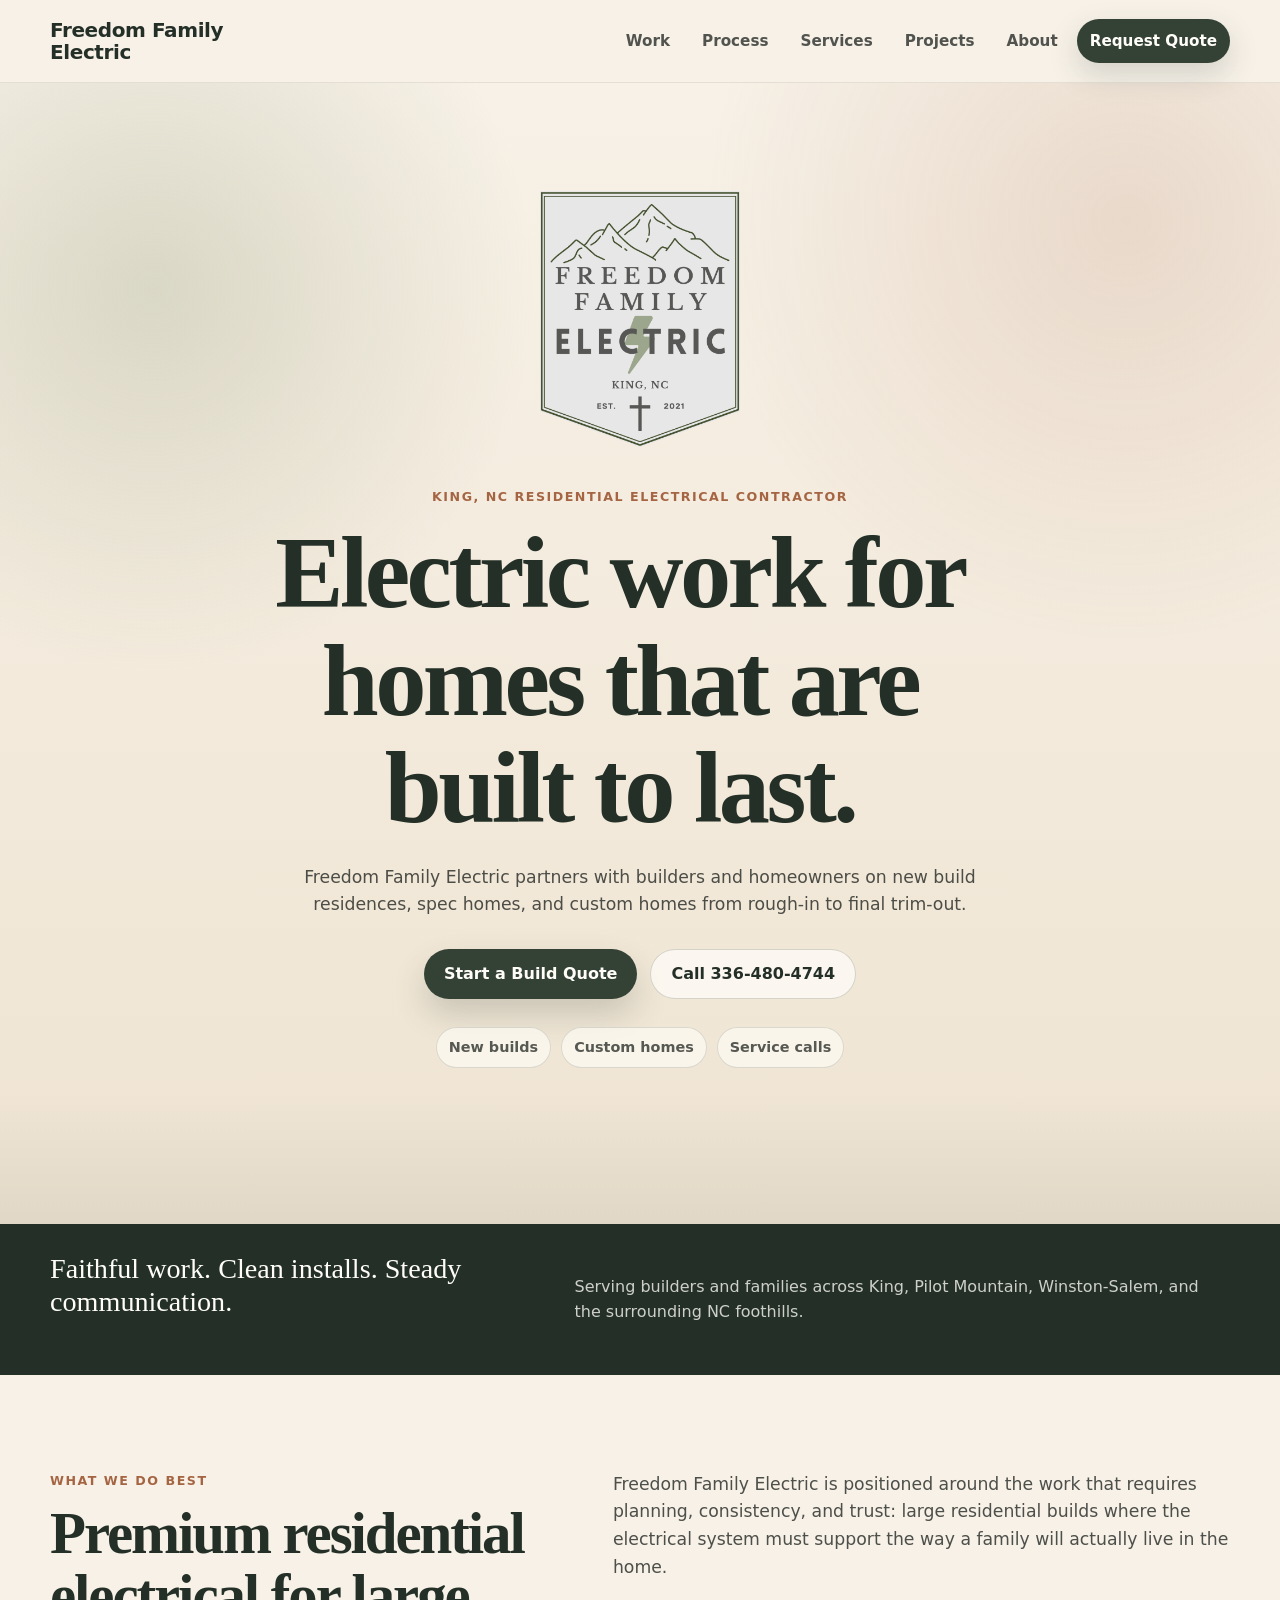
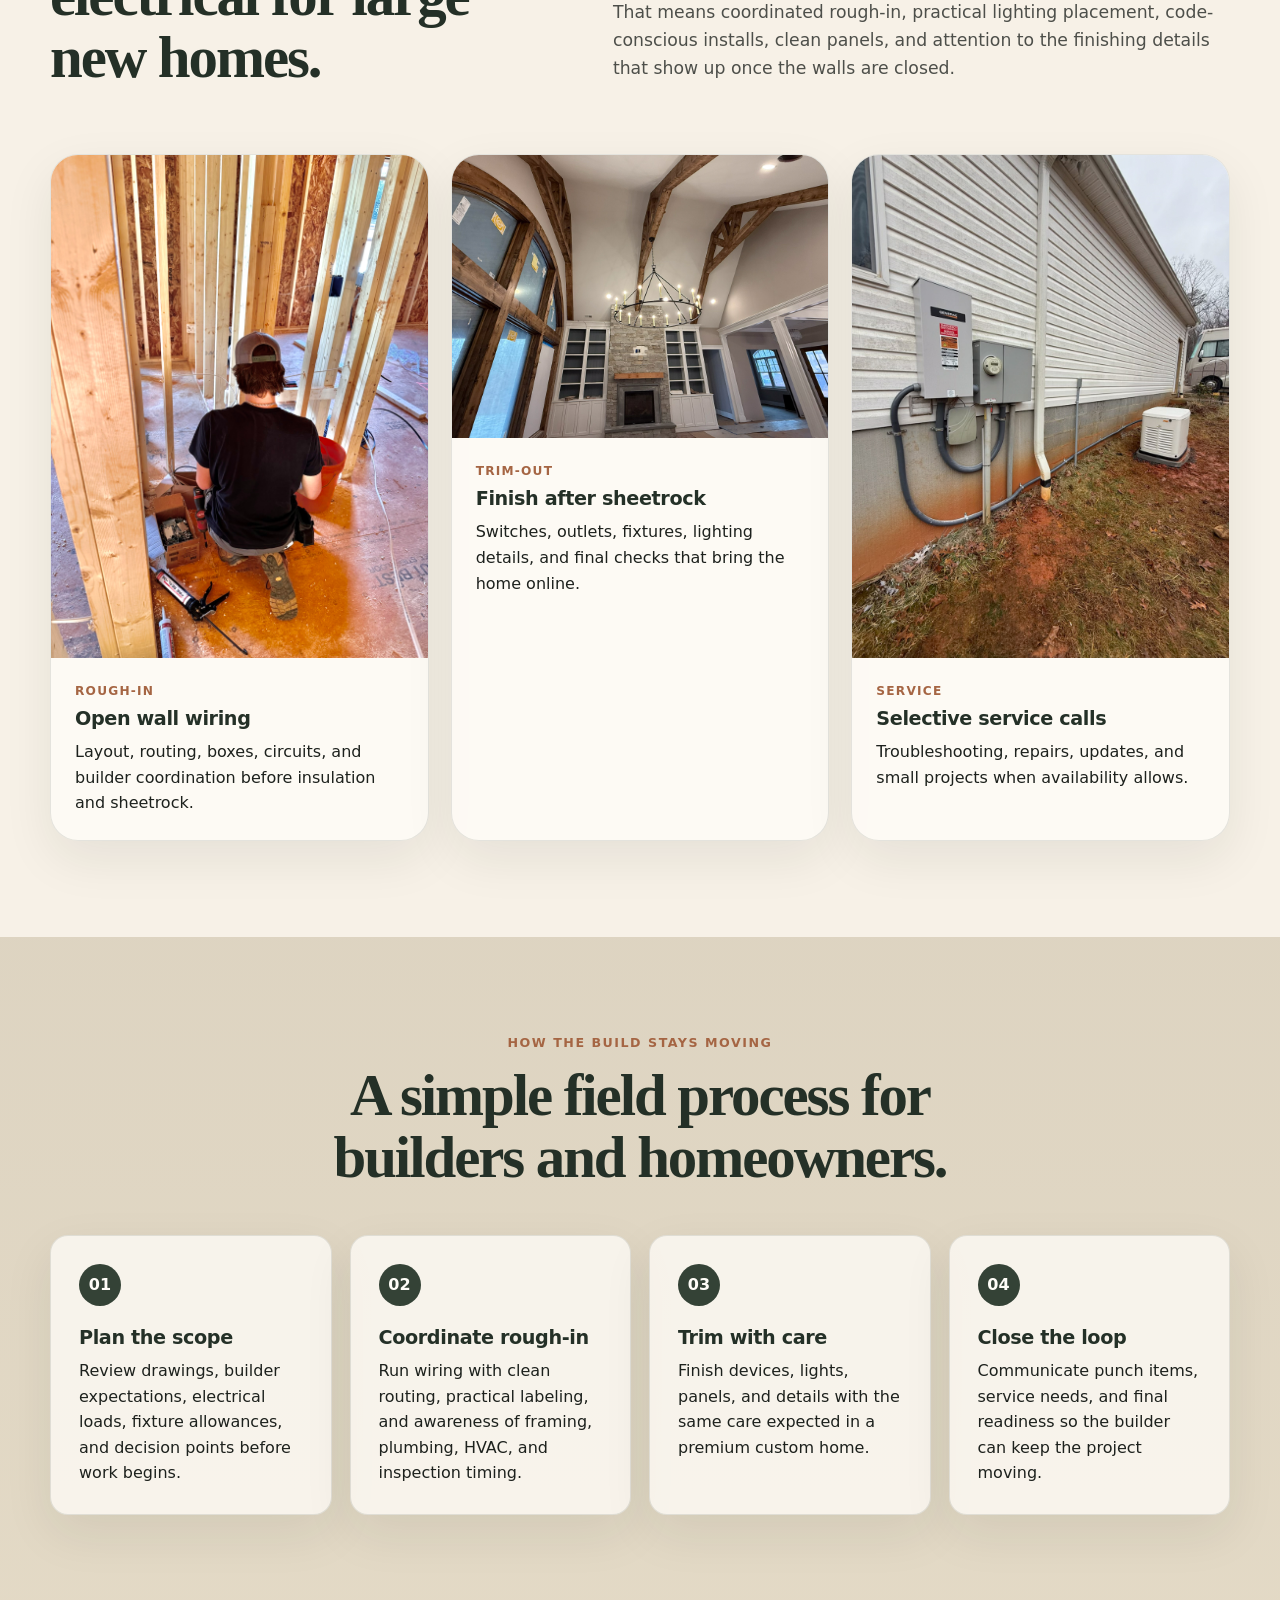
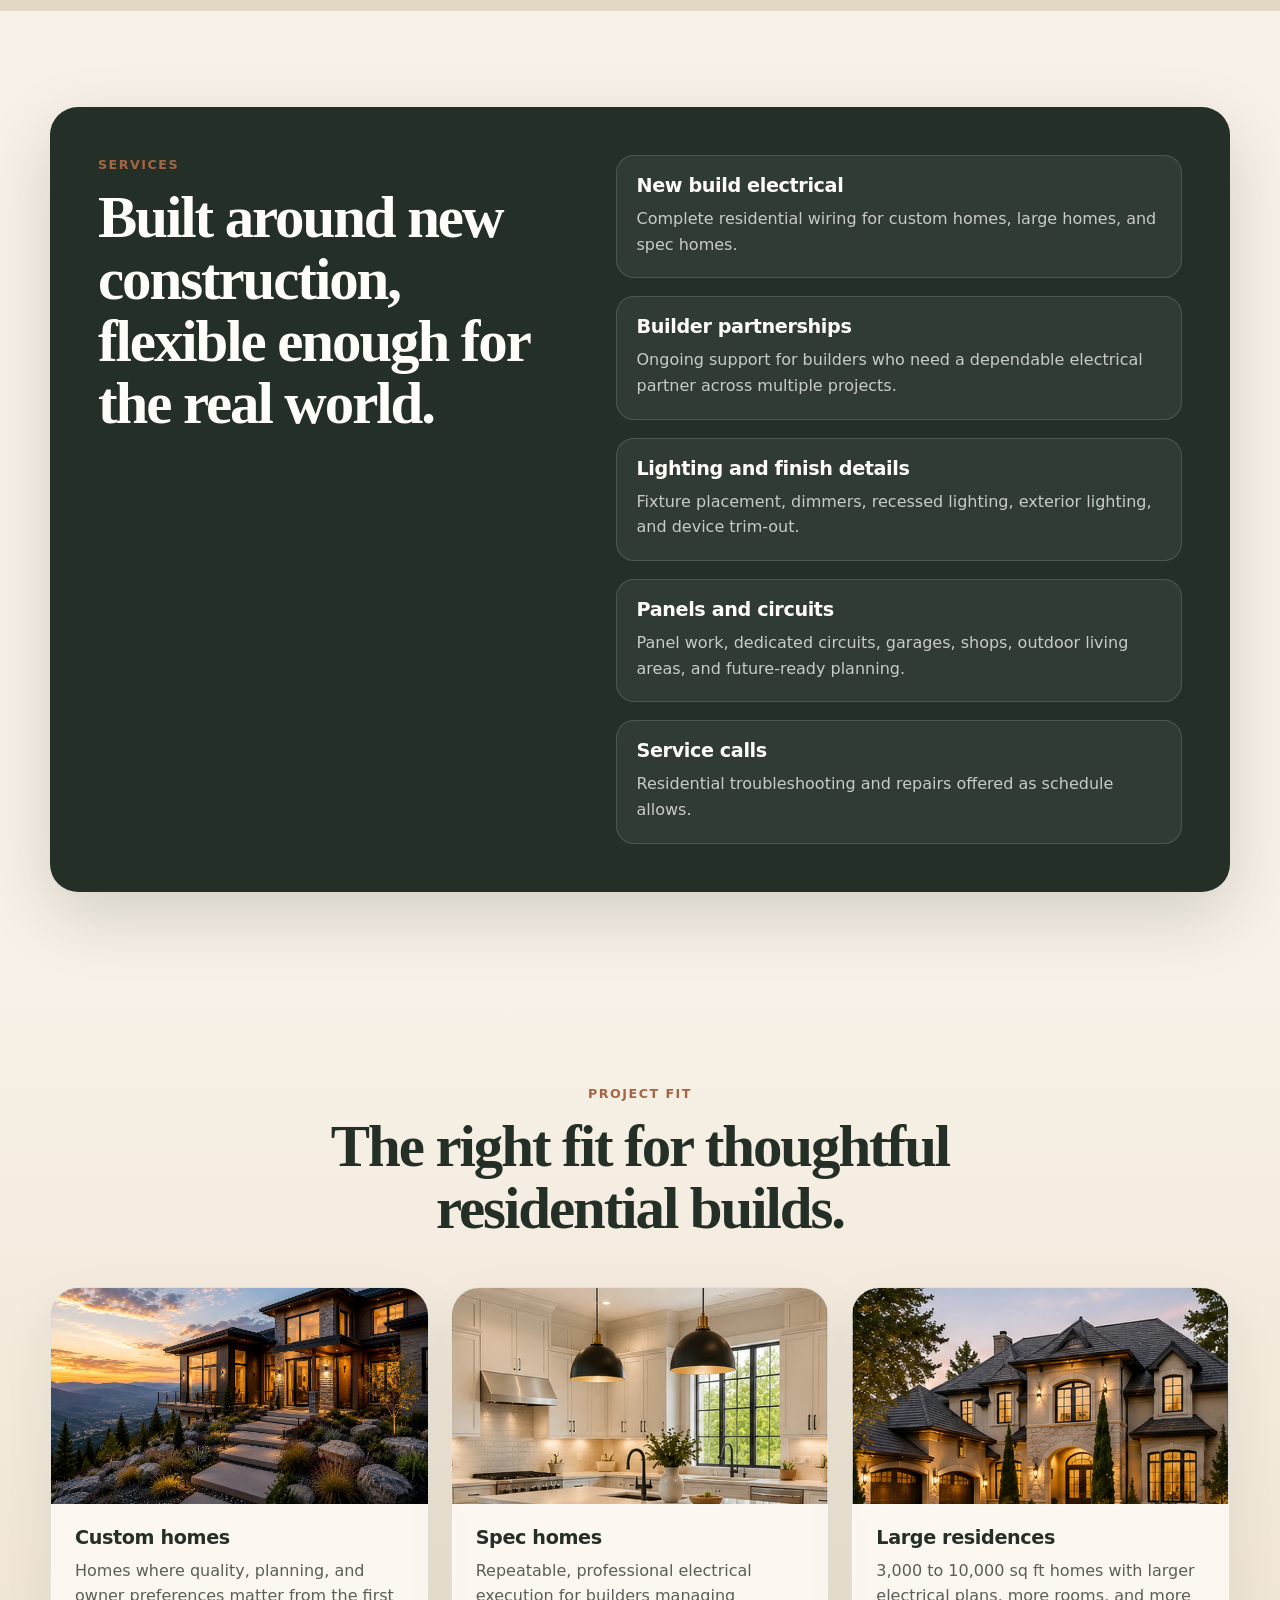
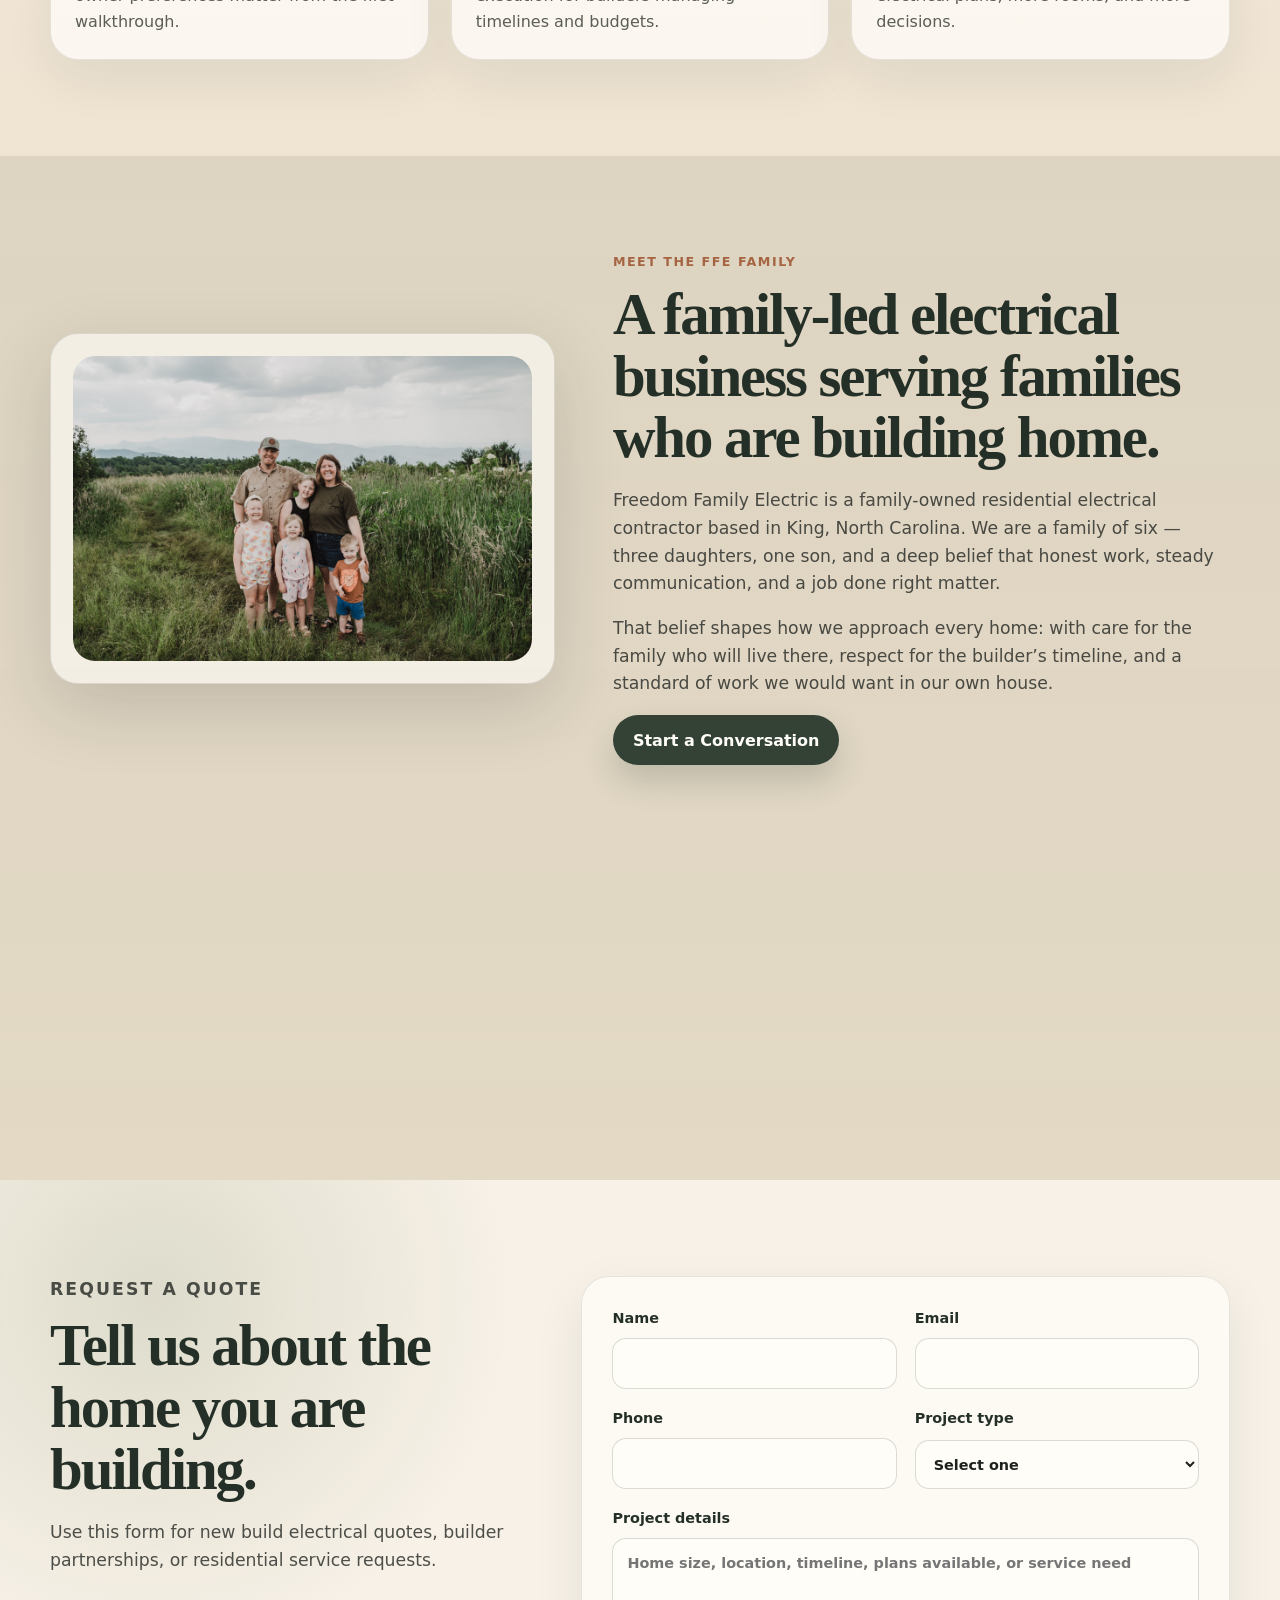
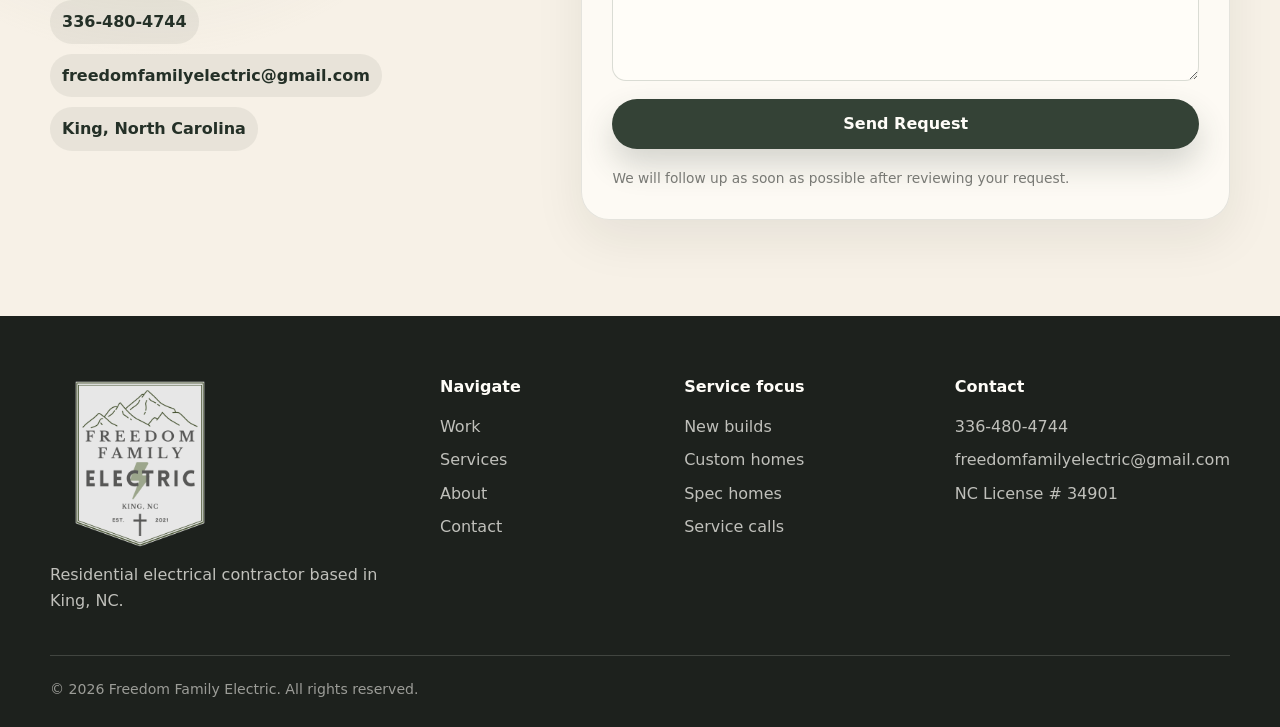
==== index.html @ bbd66b57 "Update index.html added formspree and linked the contact form. and removed other build language and " ====
<!doctype html>
<html lang="en">
<head>
  <meta charset="utf-8">
  <meta name="viewport" content="width=device-width, initial-scale=1">
  <title>Freedom Family Electric | New Build Electrical Contractor in King, NC</title>
  <meta name="description" content="Freedom Family Electric is a King, NC electrical contractor focused on premium new builds, custom homes, spec homes, and residential service calls across the Foothills and Triad.">
  <meta name="theme-color" content="#344236">
  <meta property="og:title" content="Freedom Family Electric | New Build Electrical Contractor">
  <meta property="og:description" content="Reliable electrical rough-in, trim-out, and service work for custom homes, spec homes, and large residential builds in King, NC and surrounding areas.">
  <meta property="og:type" content="website">
  <meta property="og:image" content="assets/img/hero-custom-home.svg">
  <link rel="icon" href="assets/img/favicon.svg" type="image/svg+xml">
  <link rel="preload" href="assets/css/styles.css" as="style">
  <link rel="stylesheet" href="assets/css/styles.css">
  <script type="application/ld+json">
  {
    "@context": "https://schema.org",
    "@type": "Electrician",
    "name": "Freedom Family Electric",
    "description": "Residential electrical contractor specializing in new build homes, custom homes, spec homes, trim-out, and service calls.",
    "address": {
      "@type": "PostalAddress",
      "addressLocality": "King",
      "addressRegion": "NC",
      "addressCountry": "US"
    },
    "areaServed": ["King NC", "Pilot Mountain NC", "Winston-Salem NC", "Stokes County NC", "Surry County NC", "Forsyth County NC"],
    "telephone": "+1-336-480-4744",
    "email": "freedomfamilyelectric@gmail.com",
    "url": "https://freedomfamilyelectric.com"
  }
  </script>
</head>
<body>
  <a class="skip-link" href="#main">Skip to content</a>

  <header class="site-header" data-header>
    <div class="container header-inner">
      <a class="brand" href="index.html" aria-label="Freedom Family Electric home">
        <span class="brand-text">Freedom Family Electric</span>
      </a>

      <button class="nav-toggle" type="button" aria-expanded="false" aria-controls="site-nav" data-nav-toggle>
        <span class="sr-only">Open menu</span>
        <span></span>
        <span></span>
        <span></span>
      </button>

      <nav class="site-nav" id="site-nav" aria-label="Main navigation" data-nav>
        <a href="#work">Work</a>
        <a href="#process">Process</a>
        <a href="#services">Services</a>
        <a href="#projects">Projects</a>
        <a href="#about">About</a>
        <a class="nav-cta" href="#contact">Request Quote</a>
      </nav>
    </div>
  </header>

  <main id="main">
    <section class="hero section-pad">
      <div class="container hero-stack">
        <div class="hero-logo reveal" aria-label="Freedom Family Electric badge logo">
          <img src="assets/img/FFE-Logo-1.png" alt="Freedom Family Electric badge logo" width="400" height="400">
        </div>

        <div class="hero-copy reveal delay-1">
          <p class="eyebrow">King, NC residential electrical contractor</p>
          <h1>Electric work for homes that are built to last.</h1>
          <p class="hero-lede">Freedom Family Electric partners with builders and homeowners on new build residences, spec homes, and custom homes from rough-in to final trim-out.</p>
          <div class="hero-actions">
            <a class="button primary" href="#contact">Start a Build Quote</a>
            <a class="button secondary" href="tel:+13364804744">Call 336-480-4744</a>
          </div>
          <ul class="trust-row" aria-label="Key trust points">
            <li>New builds</li>
            <li>Custom homes</li>
            <li>Service calls</li>
          </ul>
        </div>
      </div>
    </section>

    <section class="intro-band" aria-label="Brand promise">
      <div class="container intro-grid">
        <p>Faithful work. Clean installs. Steady communication.</p>
        <p>Serving builders and families across King, Pilot Mountain, Winston-Salem, and the surrounding NC foothills.</p>
      </div>
    </section>

    <section class="section-pad" id="work">
      <div class="container two-col">
        <div class="section-heading reveal">
          <p class="eyebrow">What we do best</p>
          <h2>Premium residential electrical for large new homes.</h2>
        </div>
        <div class="body-copy reveal delay-1">
          <p>Freedom Family Electric is positioned around the work that requires planning, consistency, and trust: large residential builds where the electrical system must support the way a family will actually live in the home.</p>
          <p>That means coordinated rough-in, practical lighting placement, code-conscious installs, clean panels, and attention to the finishing details that show up once the walls are closed.</p>
        </div>
      </div>

      <div class="container cards-grid work-cards">
        <article class="feature-card reveal">
          <img src="assets/img/rough-in-pey.jpg" alt="Open wall framing with electrical rough-in wiring" width="1400" height="933" loading="lazy">
          <div>
            <p class="card-kicker">Rough-in</p>
            <h3>Open wall wiring</h3>
            <p>Layout, routing, boxes, circuits, and builder coordination before insulation and sheetrock.</p>
          </div>
        </article>
        <article class="feature-card reveal delay-1">
          <img src="assets/img/house-interior-finished-chandalier.jpg" alt="Finished great room with chandelier and custom lighting" width="2048" height="1536" loading="lazy">
          <div>
            <p class="card-kicker">Trim-out</p>
            <h3>Finish after sheetrock</h3>
            <p>Switches, outlets, fixtures, lighting details, and final checks that bring the home online.</p>
          </div>
        </article>
        <article class="feature-card reveal delay-2">
          <img src="assets/img/generator.jpg" alt="Generac generator and transfer switch installation" width="960" height="1280" loading="lazy">
          <div>
            <p class="card-kicker">Service</p>
            <h3>Selective service calls</h3>
            <p>Troubleshooting, repairs, updates, and small projects when availability allows.</p>
          </div>
        </article>
      </div>
    </section>

    <section class="section-pad muted" id="process">
      <div class="container section-heading centered reveal">
        <p class="eyebrow">How the build stays moving</p>
        <h2>A simple field process for builders and homeowners.</h2>
      </div>

      <div class="container process-grid">
        <article class="process-step reveal">
          <span>01</span>
          <h3>Plan the scope</h3>
          <p>Review drawings, builder expectations, electrical loads, fixture allowances, and decision points before work begins.</p>
        </article>
        <article class="process-step reveal delay-1">
          <span>02</span>
          <h3>Coordinate rough-in</h3>
          <p>Run wiring with clean routing, practical labeling, and awareness of framing, plumbing, HVAC, and inspection timing.</p>
        </article>
        <article class="process-step reveal delay-2">
          <span>03</span>
          <h3>Trim with care</h3>
          <p>Finish devices, lights, panels, and details with the same care expected in a premium custom home.</p>
        </article>
        <article class="process-step reveal delay-3">
          <span>04</span>
          <h3>Close the loop</h3>
          <p>Communicate punch items, service needs, and final readiness so the builder can keep the project moving.</p>
        </article>
      </div>
    </section>

    <section class="section-pad" id="services">
      <div class="container split-panel">
        <div class="section-heading reveal">
          <p class="eyebrow">Services</p>
          <h2>Built around new construction, flexible enough for the real world.</h2>
        </div>
        <div class="service-list reveal delay-1">
          <div>
            <h3>New build electrical</h3>
            <p>Complete residential wiring for custom homes, large homes, and spec homes.</p>
          </div>
          <div>
            <h3>Builder partnerships</h3>
            <p>Ongoing support for builders who need a dependable electrical partner across multiple projects.</p>
          </div>
          <div>
            <h3>Lighting and finish details</h3>
            <p>Fixture placement, dimmers, recessed lighting, exterior lighting, and device trim-out.</p>
          </div>
          <div>
            <h3>Panels and circuits</h3>
            <p>Panel work, dedicated circuits, garages, shops, outdoor living areas, and future-ready planning.</p>
          </div>
          <div>
            <h3>Service calls</h3>
            <p>Residential troubleshooting and repairs offered as schedule allows.</p>
          </div>
        </div>
      </div>
    </section>

    <section class="section-pad project-section" id="projects">
      <div class="container section-heading centered reveal">
        <p class="eyebrow">Project fit</p>
        <h2>The right fit for thoughtful residential builds.</h2>
      </div>
      <div class="container project-grid">
        <article class="project-card reveal">
          <img class="project-visual" src="assets/img/custom-homes-card-1400x800.webp" alt="Custom modern mountain home exterior at sunset" width="1400" height="800" loading="lazy">
          <h3>Custom homes</h3>
          <p>Homes where quality, planning, and owner preferences matter from the first walkthrough.</p>
        </article>
        <article class="project-card reveal delay-1">
          <img class="project-visual" src="assets/img/spec-homes-card-1400x800.webp" alt="Finished kitchen interior with pendant lighting" width="1400" height="800" loading="lazy">
          <h3>Spec homes</h3>
          <p>Repeatable, professional electrical execution for builders managing timelines and budgets.</p>
        </article>
        <article class="project-card reveal delay-2">
          <img class="project-visual" src="assets/img/large-residences-card-1400x800.webp" alt="Large French-style estate exterior at dusk" width="1400" height="800" loading="lazy">
          <h3>Large residences</h3>
          <p>3,000 to 10,000 sq ft homes with larger electrical plans, more rooms, and more decisions.</p>
        </article>
      </div>
    </section>

    <section class="values section-pad muted" id="about">
      <div class="container two-col align-center">
        <div class="about-photo reveal">
          <img src="assets/img/family.jpg" alt="Family photo of the Freedom Family Electric owners" width="2100" height="1400" loading="lazy">
        </div>
        <div class="section-heading reveal delay-1">
          <p class="eyebrow">Meet the FFE family</p>
          <h2>A family-led electrical business serving families who are building home.</h2>
          <p>Freedom Family Electric is a family-owned residential electrical contractor based in King, North Carolina. We are a family of six — three daughters, one son, and a deep belief that honest work, steady communication, and a job done right matter.</p>
          <p>That belief shapes how we approach every home: with care for the family who will live there, respect for the builder’s timeline, and a standard of work we would want in our own house.</p>
          <a class="button primary" href="#contact">Start a Conversation</a>
        </div>
      </div>

      <div class="container values-list" style="margin-top: 64px;">
        <article class="process-step reveal">
          <span>01</span>
          <h3>Serve first</h3>
          <p>We want the work to be useful, safe, and respectful of the family who will live in the home.</p>
        </article>
        <article class="process-step reveal delay-1">
          <span>02</span>
          <h3>Work clean</h3>
          <p>Clean installs, clear communication, and careful finish work are part of the standard.</p>
        </article>
        <article class="process-step reveal delay-2">
          <span>03</span>
          <h3>Stay steady</h3>
          <p>Builders need partners who keep the project moving and communicate before small issues become bigger problems.</p>
        </article>
      </div>
    </section>

    <section class="section-pad contact-section" id="contact">
      <div class="container contact-grid">
        <div class="contact-copy reveal">
          <p class="eyebrow">Request a quote</p>
          <h2>Tell us about the home you are building.</h2>
          <p>Use this form for new build electrical quotes, builder partnerships, or residential service requests.</p>
            <div class="contact-methods">
              <a href="tel:+13364804744">336-480-4744</a>
              <a href="mailto:freedomfamilyelectric@gmail.com">freedomfamilyelectric@gmail.com</a>
              <span>King, North Carolina</span>
          </div>  
        </div>

       <form class="contact-form reveal delay-1" action="https://formspree.io/f/mbdebqgk" method="post">
         <input type="hidden" name="_subject" value="New Freedom Family Electric Website Request">
          <label>
            Name
            <input type="text" name="name" autocomplete="name" required>
          </label>
          <label>
            Email
            <input type="email" name="email" autocomplete="email" required>
          </label>
          <label>
            Phone
            <input type="tel" name="phone" autocomplete="tel">
          </label>
          <label>
            Project type
            <select name="project_type" required>
              <option value="">Select one</option>
              <option>New custom home</option>
              <option>Spec home</option>
              <option>Large residential build</option>
              <option>Service call</option>
              <option>Builder partnership</option>
            </select>
          </label>
          <label class="full">
            Project details
            <textarea name="message" rows="5" placeholder="Home size, location, timeline, plans available, or service need"></textarea>
          </label>
          <button class="button primary full" type="submit">Send Request</button>
          <p class="form-note">We will follow up as soon as possible after reviewing your request.</p>
        </form>
      </div>
    </section>
  </main>

  <footer class="site-footer">
    <div class="container footer-grid">
      <div class="footer-brand">
        <img src="assets/img/FFE-Logo-1.png" alt="Freedom Family Electric logo" width="180" height="180">
        <p>Residential electrical contractor based in King, NC.</p>
      </div>
      <div>
        <strong>Navigate</strong>
        <a href="#work">Work</a>
        <a href="#services">Services</a>
        <a href="#about">About</a>
        <a href="#contact">Contact</a>
      </div>
      <div>
        <strong>Service focus</strong>
        <span>New builds</span>
        <span>Custom homes</span>
        <span>Spec homes</span>
        <span>Service calls</span>
      </div>
      <div>
        <strong>Contact</strong>
        <a href="tel:+13364804744">336-480-4744</a>
        <a href="mailto:freedomfamilyelectric@gmail.com">freedomfamilyelectric@gmail.com</a>
        <span>NC License # 34901</span>
      </div>
    </div>
    <div class="container footer-bottom">
      <span>&copy; <span data-year></span> Freedom Family Electric. All rights reserved.</span>
    </div>
  </footer>

  <script src="assets/js/main.js"></script>
</body>
</html>
---- assets/css/styles.css ----
:root {
  --pine: #344236;
  --deep-pine: #243027;
  --moss: #6e7751;
  --sage: #a8ae91;
  --clay: #a56543;
  --sand: #e8ddca;
  --cream: #f7f1e7;
  --stone: #c9c0ae;
  --charcoal: #1d211d;
  --white: #fffdf8;
  --shadow: 0 24px 70px rgba(29, 33, 29, 0.16);
  --radius-lg: 28px;
  --radius-md: 18px;
  --radius-sm: 12px;
  --container: 1180px;
  --font-body: Inter, ui-sans-serif, system-ui, -apple-system, BlinkMacSystemFont, "Segoe UI", sans-serif;
  --font-display: Georgia, "Times New Roman", serif;
}

* {
  box-sizing: border-box;
}

html {
  scroll-behavior: smooth;
}

body {
  margin: 0;
  background: var(--cream);
  color: var(--charcoal);
  font-family: var(--font-body);
  line-height: 1.6;
  -webkit-font-smoothing: antialiased;
}

body.nav-open {
  overflow: hidden;
}

img,
svg {
  display: block;
  max-width: 100%;
}

a {
  color: inherit;
  text-decoration: none;
}

p,
h1,
h2,
h3 {
  margin-top: 0;
}

p:last-child {
  margin-bottom: 0;
}

button,
input,
textarea,
select {
  font: inherit;
}

.container {
  width: min(var(--container), calc(100% - 40px));
  margin-inline: auto;
}

.section-pad {
  padding: 96px 0;
}

.skip-link {
  position: absolute;
  left: 20px;
  top: -60px;
  z-index: 1000;
  background: var(--charcoal);
  color: var(--white);
  padding: 10px 14px;
  border-radius: 10px;
}

.skip-link:focus {
  top: 20px;
}

.sr-only {
  position: absolute;
  width: 1px;
  height: 1px;
  padding: 0;
  margin: -1px;
  overflow: hidden;
  clip: rect(0, 0, 0, 0);
  white-space: nowrap;
  border: 0;
}

.site-header {
  position: sticky;
  top: 0;
  z-index: 100;
  background: rgba(247, 241, 231, 0.88);
  border-bottom: 1px solid rgba(52, 66, 54, 0.1);
  backdrop-filter: blur(18px);
  transition: box-shadow 180ms ease, background 180ms ease;
}

.site-header.is-scrolled {
  background: rgba(247, 241, 231, 0.96);
  box-shadow: 0 10px 30px rgba(29, 33, 29, 0.08);
}

.header-inner {
  min-height: 82px;
  display: flex;
  align-items: center;
  justify-content: space-between;
  gap: 32px;
}

.brand {
  flex: 0 0 auto;
  display: inline-flex;
  align-items: center;
  gap: 14px;
}

.brand-text {
  display: grid;
  max-width: 180px;
  color: var(--deep-pine);
  font-size: 1.25rem;
  font-weight: 800;
  line-height: 1.1;
  letter-spacing: -0.02em;
}

.site-nav {
  display: flex;
  align-items: center;
  gap: 6px;
}

.site-nav a {
  padding: 10px 13px;
  border-radius: 999px;
  color: rgba(29, 33, 29, 0.76);
  font-size: 0.95rem;
  font-weight: 650;
}

.site-nav a:hover,
.site-nav a:focus-visible,
.site-nav a[aria-current="page"] {
  background: rgba(52, 66, 54, 0.1);
  color: var(--deep-pine);
  outline: none;
}

.site-nav .nav-cta {
  background: var(--pine);
  color: var(--white);
  box-shadow: 0 12px 30px rgba(52, 66, 54, 0.18);
}

.site-nav .nav-cta:hover,
.site-nav .nav-cta:focus-visible {
  background: var(--deep-pine);
  color: var(--white);
}

.nav-toggle {
  display: none;
  width: 46px;
  height: 46px;
  border: 1px solid rgba(52, 66, 54, 0.22);
  background: rgba(255, 253, 248, 0.78);
  border-radius: 14px;
  padding: 11px;
  cursor: pointer;
}

.nav-toggle span:not(.sr-only) {
  display: block;
  height: 2px;
  background: var(--pine);
  margin: 5px 0;
  border-radius: 2px;
}

.hero {
  position: relative;
  overflow: hidden;
  background:
    radial-gradient(circle at 12% 18%, rgba(168, 174, 145, 0.36), transparent 26%),
    radial-gradient(circle at 88% 12%, rgba(165, 101, 67, 0.16), transparent 28%),
    linear-gradient(180deg, var(--cream) 0%, #efe4d2 100%);
}

.hero::before {
  content: "";
  position: absolute;
  inset: auto 0 0 0;
  height: 130px;
  background: linear-gradient(0deg, rgba(52, 66, 54, 0.08), transparent);
  pointer-events: none;
}

.hero-grid {
  display: grid;
  grid-template-columns: 1fr 0.85fr;
  gap: 56px;
  align-items: center;
  min-height: calc(100svh - 170px);
}

.hero-stack {
  display: flex;
  flex-direction: column;
  align-items: center;
  text-align: center;
  padding-top: 0;
  padding-bottom: 60px;
}

.hero-stack .hero-logo {
  display: flex;
  justify-content: center;
  margin-bottom: 28px;
}

.hero-stack .hero-logo img {
  width: min(100%, 280px);
  height: auto;
}

.hero-stack .hero-copy {
  max-width: 760px;
}

.hero-stack .hero-actions {
  justify-content: center;
}

.hero-stack .trust-row {
  justify-content: center;
}

.eyebrow {
  margin-bottom: 12px;
  color: var(--clay);
  font-size: 0.79rem;
  font-weight: 800;
  letter-spacing: 0.12em;
  text-transform: uppercase;
}

h1,
h2,
h3 {
  color: var(--deep-pine);
  line-height: 1.05;
}

h1,
h2 {
  font-family: var(--font-display);
  font-weight: 700;
  letter-spacing: -0.035em;
}

h1 {
  max-width: 720px;
  margin-bottom: 22px;
  font-size: clamp(3.4rem, 8vw, 6.9rem);
}

h2 {
  margin-bottom: 18px;
  font-size: clamp(2.4rem, 4.6vw, 4.6rem);
}

h3 {
  margin-bottom: 10px;
  font-size: 1.2rem;
  letter-spacing: -0.02em;
}

.hero-lede,
.section-heading > p:not(.eyebrow),
.body-copy p,
.contact-copy > p,
.cta-box p:not(.eyebrow) {
  color: rgba(29, 33, 29, 0.78);
  font-size: 1.08rem;
}

.hero-actions {
  display: flex;
  flex-wrap: wrap;
  gap: 13px;
  margin-top: 30px;
}

.centered-actions {
  justify-content: center;
}

.button {
  display: inline-flex;
  align-items: center;
  justify-content: center;
  min-height: 50px;
  padding: 13px 20px;
  border: 0;
  border-radius: 999px;
  cursor: pointer;
  font-weight: 800;
  line-height: 1.1;
  transition: transform 160ms ease, box-shadow 160ms ease, background 160ms ease;
}

.button:hover,
.button:focus-visible {
  transform: translateY(-2px);
  outline: none;
}

.button.primary {
  background: var(--pine);
  color: var(--white);
  box-shadow: 0 16px 32px rgba(52, 66, 54, 0.2);
}

.button.primary:hover,
.button.primary:focus-visible {
  background: var(--deep-pine);
}

.button.secondary {
  background: rgba(255, 253, 248, 0.72);
  color: var(--deep-pine);
  border: 1px solid rgba(52, 66, 54, 0.2);
}

.trust-row {
  display: flex;
  flex-wrap: wrap;
  gap: 10px;
  margin: 28px 0 0;
  padding: 0;
  list-style: none;
}

.trust-row li {
  padding: 8px 12px;
  border: 1px solid rgba(52, 66, 54, 0.16);
  border-radius: 999px;
  background: rgba(255, 253, 248, 0.64);
  color: rgba(29, 33, 29, 0.74);
  font-size: 0.9rem;
  font-weight: 700;
}

.hero-visual {
  position: relative;
  padding: 22px;
  border: 1px solid rgba(52, 66, 54, 0.14);
  border-radius: var(--radius-lg);
  background: rgba(255, 253, 248, 0.46);
  box-shadow: var(--shadow);
}

.hero-visual img {
  width: 100%;
  height: auto;
  border-radius: 22px;
  object-fit: cover;
}

.hero-card {
  position: absolute;
  right: 22px;
  bottom: 22px;
  max-width: 460px;
  padding: 8px 18px;
  border: 1px solid rgba(52, 66, 54, 0.12);
  border-radius: 10px;
  background: rgba(255, 253, 248, 0.76);
  backdrop-filter: blur(12px);
  box-shadow: 0 16px 40px rgba(29, 33, 29, 0.12);
}

.hero-card .card-kicker {
  margin-bottom: 2px;
}

.hero-card strong {
  font-size: 0.88rem;
  margin-bottom: 2px;
}

.hero-card p {
  font-size: 0.75rem;
  line-height: 1.25;
  margin-bottom: 0;
}

.hero-logo-card {
  display: flex;
  align-items: center;
  justify-content: center;
  max-width: 200px;
  padding: 14px;
  border-radius: 18px;
}

.hero-logo-card img {
  width: 160px;
  height: auto;
  border-radius: 12px;
}

.hero-card strong {
  display: block;
  margin-bottom: 6px;
  color: var(--deep-pine);
  font-size: 1.05rem;
}

.card-kicker {
  margin-bottom: 8px;
  color: var(--clay);
  font-size: 0.76rem;
  font-weight: 850;
  letter-spacing: 0.1em;
  text-transform: uppercase;
}

.intro-band {
  background: var(--deep-pine);
  color: var(--white);
}

.intro-grid {
  display: grid;
  grid-template-columns: 0.85fr 1.15fr;
  gap: 40px;
  padding: 28px 0;
  align-items: center;
}

.intro-grid p:first-child {
  font-family: var(--font-display);
  font-size: clamp(1.35rem, 2.2vw, 2.1rem);
  line-height: 1.18;
}

.intro-grid p:last-child {
  color: rgba(255, 253, 248, 0.78);
}

.two-col {
  display: grid;
  grid-template-columns: 0.9fr 1.1fr;
  gap: 58px;
}

.align-center {
  align-items: center;
}

.section-heading {
  max-width: 720px;
}

.section-heading.centered {
  margin-inline: auto;
  text-align: center;
}

.body-copy p + p {
  margin-top: 18px;
}

.cards-grid {
  display: grid;
  grid-template-columns: repeat(3, 1fr);
  gap: 22px;
}

.work-cards {
  margin-top: 48px;
}

.feature-card,
.project-card,
.process-step,
.contact-form,
.cta-box {
  border: 1px solid rgba(52, 66, 54, 0.12);
  background: rgba(255, 253, 248, 0.74);
  box-shadow: 0 18px 50px rgba(29, 33, 29, 0.08);
}

.feature-card {
  overflow: hidden;
  border-radius: var(--radius-lg);
}

.feature-card > div {
  padding: 24px;
}

.feature-card img {
  width: 100%;
  height: auto;
  background: #efe4d2;
}

.muted {
  background:
    linear-gradient(180deg, rgba(52, 66, 54, 0.06), rgba(168, 174, 145, 0.08)),
    var(--sand);
}

.process-grid {
  display: grid;
  grid-template-columns: repeat(4, 1fr);
  gap: 18px;
  margin-top: 46px;
}

.process-step {
  padding: 28px;
  border-radius: var(--radius-md);
}

.process-step span {
  display: inline-flex;
  align-items: center;
  justify-content: center;
  width: 42px;
  height: 42px;
  margin-bottom: 22px;
  border-radius: 50%;
  background: var(--pine);
  color: var(--white);
  font-weight: 850;
}

.split-panel {
  display: grid;
  grid-template-columns: 0.9fr 1.1fr;
  gap: 54px;
  padding: 48px;
  border-radius: var(--radius-lg);
  background: var(--deep-pine);
  color: var(--white);
  box-shadow: var(--shadow);
}

.split-panel h2,
.split-panel h3 {
  color: var(--white);
}

.split-panel .section-heading p:not(.eyebrow),
.split-panel .service-list p {
  color: rgba(255, 253, 248, 0.74);
}

.service-list {
  display: grid;
  gap: 18px;
}

.service-list div {
  padding: 20px;
  border: 1px solid rgba(255, 253, 248, 0.14);
  border-radius: 18px;
  background: rgba(255, 253, 248, 0.06);
}

.project-section {
  background: linear-gradient(180deg, var(--cream), #efe3d1);
}

.project-grid {
  display: grid;
  grid-template-columns: repeat(3, 1fr);
  gap: 22px;
  margin-top: 48px;
}

.project-card {
  overflow: hidden;
  padding: 0 0 24px;
  border-radius: var(--radius-lg);
}

.project-card h3,
.project-card p {
  padding-inline: 24px;
}

.project-card p {
  color: rgba(29, 33, 29, 0.72);
}

.project-visual {
  width: 100%;
  height: auto;
  aspect-ratio: 1400 / 800;
  margin-bottom: 24px;
  border-radius: 0;
  object-fit: cover;
}

@media (max-width: 680px) {
  .project-visual {
    aspect-ratio: 16 / 10;
  }
}

.values-mark {
  padding: 34px;
  border-radius: var(--radius-lg);
  background: rgba(255, 253, 248, 0.64);
  box-shadow: 0 18px 55px rgba(29, 33, 29, 0.08);
}

.text-link {
  display: inline-flex;
  margin-top: 22px;
  color: var(--deep-pine);
  font-weight: 850;
  text-decoration: underline;
  text-decoration-color: rgba(165, 101, 67, 0.45);
  text-decoration-thickness: 3px;
  text-underline-offset: 6px;
}

.contact-section {
  background:
    radial-gradient(circle at 12% 16%, rgba(168, 174, 145, 0.32), transparent 28%),
    var(--cream);
}

.contact-grid {
  display: grid;
  grid-template-columns: 0.85fr 1.15fr;
  gap: 52px;
  align-items: start;
}

.contact-methods {
  display: grid;
  gap: 10px;
  margin-top: 26px;
}

.contact-methods a,
.contact-methods span {
  display: inline-flex;
  width: fit-content;
  padding: 9px 12px;
  border-radius: 999px;
  background: rgba(52, 66, 54, 0.08);
  color: var(--deep-pine);
  font-weight: 760;
}

.contact-form {
  display: grid;
  grid-template-columns: repeat(2, 1fr);
  gap: 18px;
  padding: 30px;
  border-radius: var(--radius-lg);
}

.contact-form label {
  display: grid;
  gap: 8px;
  color: var(--deep-pine);
  font-size: 0.9rem;
  font-weight: 800;
}

.contact-form input,
.contact-form textarea,
.contact-form select {
  width: 100%;
  border: 1px solid rgba(52, 66, 54, 0.18);
  border-radius: 14px;
  background: var(--white);
  color: var(--charcoal);
  padding: 13px 14px;
}

.contact-form input:focus,
.contact-form textarea:focus,
.contact-form select:focus {
  outline: 3px solid rgba(165, 101, 67, 0.22);
  border-color: rgba(165, 101, 67, 0.7);
}

.full {
  grid-column: 1 / -1;
}

.form-note {
  grid-column: 1 / -1;
  color: rgba(29, 33, 29, 0.58);
  font-size: 0.86rem;
}

.page-hero {
  background:
    radial-gradient(circle at 85% 18%, rgba(165, 101, 67, 0.16), transparent 28%),
    linear-gradient(180deg, var(--cream), #efe4d2);
}

.about-photo {
  padding: 22px;
  border: 1px solid rgba(52, 66, 54, 0.14);
  border-radius: var(--radius-lg);
  background: rgba(255, 253, 248, 0.62);
  box-shadow: var(--shadow);
}

.about-photo img {
  width: 100%;
  height: auto;
  aspect-ratio: 2100 / 1400;
  border-radius: 22px;
  object-fit: cover;
}

@media (max-width: 680px) {
  .about-photo img {
    aspect-ratio: 4 / 3;
  }
}

.values-list {
  display: grid;
  grid-template-columns: repeat(3, 1fr);
  gap: 22px;
}

.contact-cta {
  background: var(--deep-pine);
}

.cta-box {
  max-width: 860px;
  margin-inline: auto;
  padding: 48px;
  border-radius: var(--radius-lg);
  text-align: center;
  background: var(--cream);
}

.site-footer {
  background: var(--charcoal);
  color: var(--white);
  padding: 58px 0 26px;
}

.footer-grid {
  display: grid;
  grid-template-columns: 1.35fr 0.8fr 0.9fr 1fr;
  gap: 32px;
}

.footer-grid p,
.footer-grid a,
.footer-grid span {
  color: rgba(255, 253, 248, 0.72);
}

.footer-grid div {
  display: grid;
  align-content: start;
  gap: 8px;
}

.footer-brand img {
  width: 180px;
  height: auto;
  border-radius: 18px;
}

.footer-grid strong {
  margin-bottom: 6px;
  color: var(--white);
}

.footer-grid a:hover,
.footer-grid a:focus-visible {
  color: var(--white);
  text-decoration: underline;
  text-underline-offset: 4px;
  outline: none;
}

.footer-bottom {
  display: flex;
  justify-content: space-between;
  gap: 18px;
  margin-top: 42px;
  padding-top: 22px;
  border-top: 1px solid rgba(255, 253, 248, 0.16);
  color: rgba(255, 253, 248, 0.56);
  font-size: 0.88rem;
}

.reveal {
  opacity: 0;
  transform: translateY(18px);
  transition: opacity 600ms ease, transform 600ms ease;
}

.reveal.is-visible {
  opacity: 1;
  transform: translateY(0);
}

.delay-1 {
  transition-delay: 90ms;
}

.delay-2 {
  transition-delay: 180ms;
}

.delay-3 {
  transition-delay: 270ms;
}

@media (prefers-reduced-motion: reduce) {
  *,
  *::before,
  *::after {
    scroll-behavior: auto !important;
    transition: none !important;
    animation: none !important;
  }

  .reveal {
    opacity: 1;
    transform: none;
  }
}

@media (max-width: 980px) {
  .section-pad {
    padding: 74px 0;
  }

  .hero-grid,
  .two-col,
  .split-panel,
  .contact-grid,
  .intro-grid {
    grid-template-columns: 1fr;
  }

  .hero-grid {
    min-height: auto;
  }

  .cards-grid,
  .project-grid,
  .process-grid,
  .values-list,
  .footer-grid {
    grid-template-columns: repeat(2, 1fr);
  }

  .split-panel {
    padding: 34px;
  }

  .nav-toggle {
    display: block;
  }

  .site-nav {
    position: fixed;
    inset: 82px 20px auto 20px;
    display: none;
    flex-direction: column;
    align-items: stretch;
    padding: 18px;
    border: 1px solid rgba(52, 66, 54, 0.14);
    border-radius: 22px;
    background: rgba(255, 253, 248, 0.98);
    box-shadow: var(--shadow);
  }

  .site-nav.is-open {
    display: flex;
  }

  .site-nav a {
    padding: 14px 16px;
  }
}

@media (max-width: 680px) {
  .container {
    width: min(100% - 28px, var(--container));
  }

  .section-pad {
    padding: 60px 0;
  }

  .header-inner {
    min-height: 74px;
  }

  .brand {
    gap: 10px;
  }

  .brand img {
    width: auto;
    height: 58px;
  }

  .brand-text {
    font-size: 1.05rem;
    max-width: 150px;
  }

  .site-nav {
    inset: 74px 14px auto 14px;
  }

  h1 {
    font-size: clamp(3rem, 14vw, 4.1rem);
  }

  h2 {
    font-size: clamp(2.2rem, 10vw, 3.2rem);
  }

  .hero-actions,
  .footer-bottom {
    flex-direction: column;
  }

  .button {
    width: 100%;
  }

  .hero-visual {
    padding: 12px;
  }

  .hero-card {
    position: static;
    max-width: none;
    margin-top: 12px;
    border-radius: 18px;
  }

  .cards-grid,
  .project-grid,
  .process-grid,
  .values-list,
  .footer-grid,
  .contact-form {
    grid-template-columns: 1fr;
  }

  .split-panel,
  .cta-box,
  .contact-form {
    padding: 24px;
  }
}
---- assets/css/styles.css ----
:root {
  --pine: #344236;
  --deep-pine: #243027;
  --moss: #6e7751;
  --sage: #a8ae91;
  --clay: #a56543;
  --sand: #e8ddca;
  --cream: #f7f1e7;
  --stone: #c9c0ae;
  --charcoal: #1d211d;
  --white: #fffdf8;
  --shadow: 0 24px 70px rgba(29, 33, 29, 0.16);
  --radius-lg: 28px;
  --radius-md: 18px;
  --radius-sm: 12px;
  --container: 1180px;
  --font-body: Inter, ui-sans-serif, system-ui, -apple-system, BlinkMacSystemFont, "Segoe UI", sans-serif;
  --font-display: Georgia, "Times New Roman", serif;
}

* {
  box-sizing: border-box;
}

html {
  scroll-behavior: smooth;
}

body {
  margin: 0;
  background: var(--cream);
  color: var(--charcoal);
  font-family: var(--font-body);
  line-height: 1.6;
  -webkit-font-smoothing: antialiased;
}

body.nav-open {
  overflow: hidden;
}

img,
svg {
  display: block;
  max-width: 100%;
}

a {
  color: inherit;
  text-decoration: none;
}

p,
h1,
h2,
h3 {
  margin-top: 0;
}

p:last-child {
  margin-bottom: 0;
}

button,
input,
textarea,
select {
  font: inherit;
}

.container {
  width: min(var(--container), calc(100% - 40px));
  margin-inline: auto;
}

.section-pad {
  padding: 96px 0;
}

.skip-link {
  position: absolute;
  left: 20px;
  top: -60px;
  z-index: 1000;
  background: var(--charcoal);
  color: var(--white);
  padding: 10px 14px;
  border-radius: 10px;
}

.skip-link:focus {
  top: 20px;
}

.sr-only {
  position: absolute;
  width: 1px;
  height: 1px;
  padding: 0;
  margin: -1px;
  overflow: hidden;
  clip: rect(0, 0, 0, 0);
  white-space: nowrap;
  border: 0;
}

.site-header {
  position: sticky;
  top: 0;
  z-index: 100;
  background: rgba(247, 241, 231, 0.88);
  border-bottom: 1px solid rgba(52, 66, 54, 0.1);
  backdrop-filter: blur(18px);
  transition: box-shadow 180ms ease, background 180ms ease;
}

.site-header.is-scrolled {
  background: rgba(247, 241, 231, 0.96);
  box-shadow: 0 10px 30px rgba(29, 33, 29, 0.08);
}

.header-inner {
  min-height: 82px;
  display: flex;
  align-items: center;
  justify-content: space-between;
  gap: 32px;
}

.brand {
  flex: 0 0 auto;
  display: inline-flex;
  align-items: center;
  gap: 14px;
}

.brand-text {
  display: grid;
  max-width: 180px;
  color: var(--deep-pine);
  font-size: 1.25rem;
  font-weight: 800;
  line-height: 1.1;
  letter-spacing: -0.02em;
}

.site-nav {
  display: flex;
  align-items: center;
  gap: 6px;
}

.site-nav a {
  padding: 10px 13px;
  border-radius: 999px;
  color: rgba(29, 33, 29, 0.76);
  font-size: 0.95rem;
  font-weight: 650;
}

.site-nav a:hover,
.site-nav a:focus-visible,
.site-nav a[aria-current="page"] {
  background: rgba(52, 66, 54, 0.1);
  color: var(--deep-pine);
  outline: none;
}

.site-nav .nav-cta {
  background: var(--pine);
  color: var(--white);
  box-shadow: 0 12px 30px rgba(52, 66, 54, 0.18);
}

.site-nav .nav-cta:hover,
.site-nav .nav-cta:focus-visible {
  background: var(--deep-pine);
  color: var(--white);
}

.nav-toggle {
  display: none;
  width: 46px;
  height: 46px;
  border: 1px solid rgba(52, 66, 54, 0.22);
  background: rgba(255, 253, 248, 0.78);
  border-radius: 14px;
  padding: 11px;
  cursor: pointer;
}

.nav-toggle span:not(.sr-only) {
  display: block;
  height: 2px;
  background: var(--pine);
  margin: 5px 0;
  border-radius: 2px;
}

.hero {
  position: relative;
  overflow: hidden;
  background:
    radial-gradient(circle at 12% 18%, rgba(168, 174, 145, 0.36), transparent 26%),
    radial-gradient(circle at 88% 12%, rgba(165, 101, 67, 0.16), transparent 28%),
    linear-gradient(180deg, var(--cream) 0%, #efe4d2 100%);
}

.hero::before {
  content: "";
  position: absolute;
  inset: auto 0 0 0;
  height: 130px;
  background: linear-gradient(0deg, rgba(52, 66, 54, 0.08), transparent);
  pointer-events: none;
}

.hero-grid {
  display: grid;
  grid-template-columns: 1fr 0.85fr;
  gap: 56px;
  align-items: center;
  min-height: calc(100svh - 170px);
}

.hero-stack {
  display: flex;
  flex-direction: column;
  align-items: center;
  text-align: center;
  padding-top: 0;
  padding-bottom: 60px;
}

.hero-stack .hero-logo {
  display: flex;
  justify-content: center;
  margin-bottom: 28px;
}

.hero-stack .hero-logo img {
  width: min(100%, 280px);
  height: auto;
}

.hero-stack .hero-copy {
  max-width: 760px;
}

.hero-stack .hero-actions {
  justify-content: center;
}

.hero-stack .trust-row {
  justify-content: center;
}

.eyebrow {
  margin-bottom: 12px;
  color: var(--clay);
  font-size: 0.79rem;
  font-weight: 800;
  letter-spacing: 0.12em;
  text-transform: uppercase;
}

h1,
h2,
h3 {
  color: var(--deep-pine);
  line-height: 1.05;
}

h1,
h2 {
  font-family: var(--font-display);
  font-weight: 700;
  letter-spacing: -0.035em;
}

h1 {
  max-width: 720px;
  margin-bottom: 22px;
  font-size: clamp(3.4rem, 8vw, 6.9rem);
}

h2 {
  margin-bottom: 18px;
  font-size: clamp(2.4rem, 4.6vw, 4.6rem);
}

h3 {
  margin-bottom: 10px;
  font-size: 1.2rem;
  letter-spacing: -0.02em;
}

.hero-lede,
.section-heading > p:not(.eyebrow),
.body-copy p,
.contact-copy > p,
.cta-box p:not(.eyebrow) {
  color: rgba(29, 33, 29, 0.78);
  font-size: 1.08rem;
}

.hero-actions {
  display: flex;
  flex-wrap: wrap;
  gap: 13px;
  margin-top: 30px;
}

.centered-actions {
  justify-content: center;
}

.button {
  display: inline-flex;
  align-items: center;
  justify-content: center;
  min-height: 50px;
  padding: 13px 20px;
  border: 0;
  border-radius: 999px;
  cursor: pointer;
  font-weight: 800;
  line-height: 1.1;
  transition: transform 160ms ease, box-shadow 160ms ease, background 160ms ease;
}

.button:hover,
.button:focus-visible {
  transform: translateY(-2px);
  outline: none;
}

.button.primary {
  background: var(--pine);
  color: var(--white);
  box-shadow: 0 16px 32px rgba(52, 66, 54, 0.2);
}

.button.primary:hover,
.button.primary:focus-visible {
  background: var(--deep-pine);
}

.button.secondary {
  background: rgba(255, 253, 248, 0.72);
  color: var(--deep-pine);
  border: 1px solid rgba(52, 66, 54, 0.2);
}

.trust-row {
  display: flex;
  flex-wrap: wrap;
  gap: 10px;
  margin: 28px 0 0;
  padding: 0;
  list-style: none;
}

.trust-row li {
  padding: 8px 12px;
  border: 1px solid rgba(52, 66, 54, 0.16);
  border-radius: 999px;
  background: rgba(255, 253, 248, 0.64);
  color: rgba(29, 33, 29, 0.74);
  font-size: 0.9rem;
  font-weight: 700;
}

.hero-visual {
  position: relative;
  padding: 22px;
  border: 1px solid rgba(52, 66, 54, 0.14);
  border-radius: var(--radius-lg);
  background: rgba(255, 253, 248, 0.46);
  box-shadow: var(--shadow);
}

.hero-visual img {
  width: 100%;
  height: auto;
  border-radius: 22px;
  object-fit: cover;
}

.hero-card {
  position: absolute;
  right: 22px;
  bottom: 22px;
  max-width: 460px;
  padding: 8px 18px;
  border: 1px solid rgba(52, 66, 54, 0.12);
  border-radius: 10px;
  background: rgba(255, 253, 248, 0.76);
  backdrop-filter: blur(12px);
  box-shadow: 0 16px 40px rgba(29, 33, 29, 0.12);
}

.hero-card .card-kicker {
  margin-bottom: 2px;
}

.hero-card strong {
  font-size: 0.88rem;
  margin-bottom: 2px;
}

.hero-card p {
  font-size: 0.75rem;
  line-height: 1.25;
  margin-bottom: 0;
}

.hero-logo-card {
  display: flex;
  align-items: center;
  justify-content: center;
  max-width: 200px;
  padding: 14px;
  border-radius: 18px;
}

.hero-logo-card img {
  width: 160px;
  height: auto;
  border-radius: 12px;
}

.hero-card strong {
  display: block;
  margin-bottom: 6px;
  color: var(--deep-pine);
  font-size: 1.05rem;
}

.card-kicker {
  margin-bottom: 8px;
  color: var(--clay);
  font-size: 0.76rem;
  font-weight: 850;
  letter-spacing: 0.1em;
  text-transform: uppercase;
}

.intro-band {
  background: var(--deep-pine);
  color: var(--white);
}

.intro-grid {
  display: grid;
  grid-template-columns: 0.85fr 1.15fr;
  gap: 40px;
  padding: 28px 0;
  align-items: center;
}

.intro-grid p:first-child {
  font-family: var(--font-display);
  font-size: clamp(1.35rem, 2.2vw, 2.1rem);
  line-height: 1.18;
}

.intro-grid p:last-child {
  color: rgba(255, 253, 248, 0.78);
}

.two-col {
  display: grid;
  grid-template-columns: 0.9fr 1.1fr;
  gap: 58px;
}

.align-center {
  align-items: center;
}

.section-heading {
  max-width: 720px;
}

.section-heading.centered {
  margin-inline: auto;
  text-align: center;
}

.body-copy p + p {
  margin-top: 18px;
}

.cards-grid {
  display: grid;
  grid-template-columns: repeat(3, 1fr);
  gap: 22px;
}

.work-cards {
  margin-top: 48px;
}

.feature-card,
.project-card,
.process-step,
.contact-form,
.cta-box {
  border: 1px solid rgba(52, 66, 54, 0.12);
  background: rgba(255, 253, 248, 0.74);
  box-shadow: 0 18px 50px rgba(29, 33, 29, 0.08);
}

.feature-card {
  overflow: hidden;
  border-radius: var(--radius-lg);
}

.feature-card > div {
  padding: 24px;
}

.feature-card img {
  width: 100%;
  height: auto;
  background: #efe4d2;
}

.muted {
  background:
    linear-gradient(180deg, rgba(52, 66, 54, 0.06), rgba(168, 174, 145, 0.08)),
    var(--sand);
}

.process-grid {
  display: grid;
  grid-template-columns: repeat(4, 1fr);
  gap: 18px;
  margin-top: 46px;
}

.process-step {
  padding: 28px;
  border-radius: var(--radius-md);
}

.process-step span {
  display: inline-flex;
  align-items: center;
  justify-content: center;
  width: 42px;
  height: 42px;
  margin-bottom: 22px;
  border-radius: 50%;
  background: var(--pine);
  color: var(--white);
  font-weight: 850;
}

.split-panel {
  display: grid;
  grid-template-columns: 0.9fr 1.1fr;
  gap: 54px;
  padding: 48px;
  border-radius: var(--radius-lg);
  background: var(--deep-pine);
  color: var(--white);
  box-shadow: var(--shadow);
}

.split-panel h2,
.split-panel h3 {
  color: var(--white);
}

.split-panel .section-heading p:not(.eyebrow),
.split-panel .service-list p {
  color: rgba(255, 253, 248, 0.74);
}

.service-list {
  display: grid;
  gap: 18px;
}

.service-list div {
  padding: 20px;
  border: 1px solid rgba(255, 253, 248, 0.14);
  border-radius: 18px;
  background: rgba(255, 253, 248, 0.06);
}

.project-section {
  background: linear-gradient(180deg, var(--cream), #efe3d1);
}

.project-grid {
  display: grid;
  grid-template-columns: repeat(3, 1fr);
  gap: 22px;
  margin-top: 48px;
}

.project-card {
  overflow: hidden;
  padding: 0 0 24px;
  border-radius: var(--radius-lg);
}

.project-card h3,
.project-card p {
  padding-inline: 24px;
}

.project-card p {
  color: rgba(29, 33, 29, 0.72);
}

.project-visual {
  width: 100%;
  height: auto;
  aspect-ratio: 1400 / 800;
  margin-bottom: 24px;
  border-radius: 0;
  object-fit: cover;
}

@media (max-width: 680px) {
  .project-visual {
    aspect-ratio: 16 / 10;
  }
}

.values-mark {
  padding: 34px;
  border-radius: var(--radius-lg);
  background: rgba(255, 253, 248, 0.64);
  box-shadow: 0 18px 55px rgba(29, 33, 29, 0.08);
}

.text-link {
  display: inline-flex;
  margin-top: 22px;
  color: var(--deep-pine);
  font-weight: 850;
  text-decoration: underline;
  text-decoration-color: rgba(165, 101, 67, 0.45);
  text-decoration-thickness: 3px;
  text-underline-offset: 6px;
}

.contact-section {
  background:
    radial-gradient(circle at 12% 16%, rgba(168, 174, 145, 0.32), transparent 28%),
    var(--cream);
}

.contact-grid {
  display: grid;
  grid-template-columns: 0.85fr 1.15fr;
  gap: 52px;
  align-items: start;
}

.contact-methods {
  display: grid;
  gap: 10px;
  margin-top: 26px;
}

.contact-methods a,
.contact-methods span {
  display: inline-flex;
  width: fit-content;
  padding: 9px 12px;
  border-radius: 999px;
  background: rgba(52, 66, 54, 0.08);
  color: var(--deep-pine);
  font-weight: 760;
}

.contact-form {
  display: grid;
  grid-template-columns: repeat(2, 1fr);
  gap: 18px;
  padding: 30px;
  border-radius: var(--radius-lg);
}

.contact-form label {
  display: grid;
  gap: 8px;
  color: var(--deep-pine);
  font-size: 0.9rem;
  font-weight: 800;
}

.contact-form input,
.contact-form textarea,
.contact-form select {
  width: 100%;
  border: 1px solid rgba(52, 66, 54, 0.18);
  border-radius: 14px;
  background: var(--white);
  color: var(--charcoal);
  padding: 13px 14px;
}

.contact-form input:focus,
.contact-form textarea:focus,
.contact-form select:focus {
  outline: 3px solid rgba(165, 101, 67, 0.22);
  border-color: rgba(165, 101, 67, 0.7);
}

.full {
  grid-column: 1 / -1;
}

.form-note {
  grid-column: 1 / -1;
  color: rgba(29, 33, 29, 0.58);
  font-size: 0.86rem;
}

.page-hero {
  background:
    radial-gradient(circle at 85% 18%, rgba(165, 101, 67, 0.16), transparent 28%),
    linear-gradient(180deg, var(--cream), #efe4d2);
}

.about-photo {
  padding: 22px;
  border: 1px solid rgba(52, 66, 54, 0.14);
  border-radius: var(--radius-lg);
  background: rgba(255, 253, 248, 0.62);
  box-shadow: var(--shadow);
}

.about-photo img {
  width: 100%;
  height: auto;
  aspect-ratio: 2100 / 1400;
  border-radius: 22px;
  object-fit: cover;
}

@media (max-width: 680px) {
  .about-photo img {
    aspect-ratio: 4 / 3;
  }
}

.values-list {
  display: grid;
  grid-template-columns: repeat(3, 1fr);
  gap: 22px;
}

.contact-cta {
  background: var(--deep-pine);
}

.cta-box {
  max-width: 860px;
  margin-inline: auto;
  padding: 48px;
  border-radius: var(--radius-lg);
  text-align: center;
  background: var(--cream);
}

.site-footer {
  background: var(--charcoal);
  color: var(--white);
  padding: 58px 0 26px;
}

.footer-grid {
  display: grid;
  grid-template-columns: 1.35fr 0.8fr 0.9fr 1fr;
  gap: 32px;
}

.footer-grid p,
.footer-grid a,
.footer-grid span {
  color: rgba(255, 253, 248, 0.72);
}

.footer-grid div {
  display: grid;
  align-content: start;
  gap: 8px;
}

.footer-brand img {
  width: 180px;
  height: auto;
  border-radius: 18px;
}

.footer-grid strong {
  margin-bottom: 6px;
  color: var(--white);
}

.footer-grid a:hover,
.footer-grid a:focus-visible {
  color: var(--white);
  text-decoration: underline;
  text-underline-offset: 4px;
  outline: none;
}

.footer-bottom {
  display: flex;
  justify-content: space-between;
  gap: 18px;
  margin-top: 42px;
  padding-top: 22px;
  border-top: 1px solid rgba(255, 253, 248, 0.16);
  color: rgba(255, 253, 248, 0.56);
  font-size: 0.88rem;
}

.reveal {
  opacity: 0;
  transform: translateY(18px);
  transition: opacity 600ms ease, transform 600ms ease;
}

.reveal.is-visible {
  opacity: 1;
  transform: translateY(0);
}

.delay-1 {
  transition-delay: 90ms;
}

.delay-2 {
  transition-delay: 180ms;
}

.delay-3 {
  transition-delay: 270ms;
}

@media (prefers-reduced-motion: reduce) {
  *,
  *::before,
  *::after {
    scroll-behavior: auto !important;
    transition: none !important;
    animation: none !important;
  }

  .reveal {
    opacity: 1;
    transform: none;
  }
}

@media (max-width: 980px) {
  .section-pad {
    padding: 74px 0;
  }

  .hero-grid,
  .two-col,
  .split-panel,
  .contact-grid,
  .intro-grid {
    grid-template-columns: 1fr;
  }

  .hero-grid {
    min-height: auto;
  }

  .cards-grid,
  .project-grid,
  .process-grid,
  .values-list,
  .footer-grid {
    grid-template-columns: repeat(2, 1fr);
  }

  .split-panel {
    padding: 34px;
  }

  .nav-toggle {
    display: block;
  }

  .site-nav {
    position: fixed;
    inset: 82px 20px auto 20px;
    display: none;
    flex-direction: column;
    align-items: stretch;
    padding: 18px;
    border: 1px solid rgba(52, 66, 54, 0.14);
    border-radius: 22px;
    background: rgba(255, 253, 248, 0.98);
    box-shadow: var(--shadow);
  }

  .site-nav.is-open {
    display: flex;
  }

  .site-nav a {
    padding: 14px 16px;
  }
}

@media (max-width: 680px) {
  .container {
    width: min(100% - 28px, var(--container));
  }

  .section-pad {
    padding: 60px 0;
  }

  .header-inner {
    min-height: 74px;
  }

  .brand {
    gap: 10px;
  }

  .brand img {
    width: auto;
    height: 58px;
  }

  .brand-text {
    font-size: 1.05rem;
    max-width: 150px;
  }

  .site-nav {
    inset: 74px 14px auto 14px;
  }

  h1 {
    font-size: clamp(3rem, 14vw, 4.1rem);
  }

  h2 {
    font-size: clamp(2.2rem, 10vw, 3.2rem);
  }

  .hero-actions,
  .footer-bottom {
    flex-direction: column;
  }

  .button {
    width: 100%;
  }

  .hero-visual {
    padding: 12px;
  }

  .hero-card {
    position: static;
    max-width: none;
    margin-top: 12px;
    border-radius: 18px;
  }

  .cards-grid,
  .project-grid,
  .process-grid,
  .values-list,
  .footer-grid,
  .contact-form {
    grid-template-columns: 1fr;
  }

  .split-panel,
  .cta-box,
  .contact-form {
    padding: 24px;
  }
}
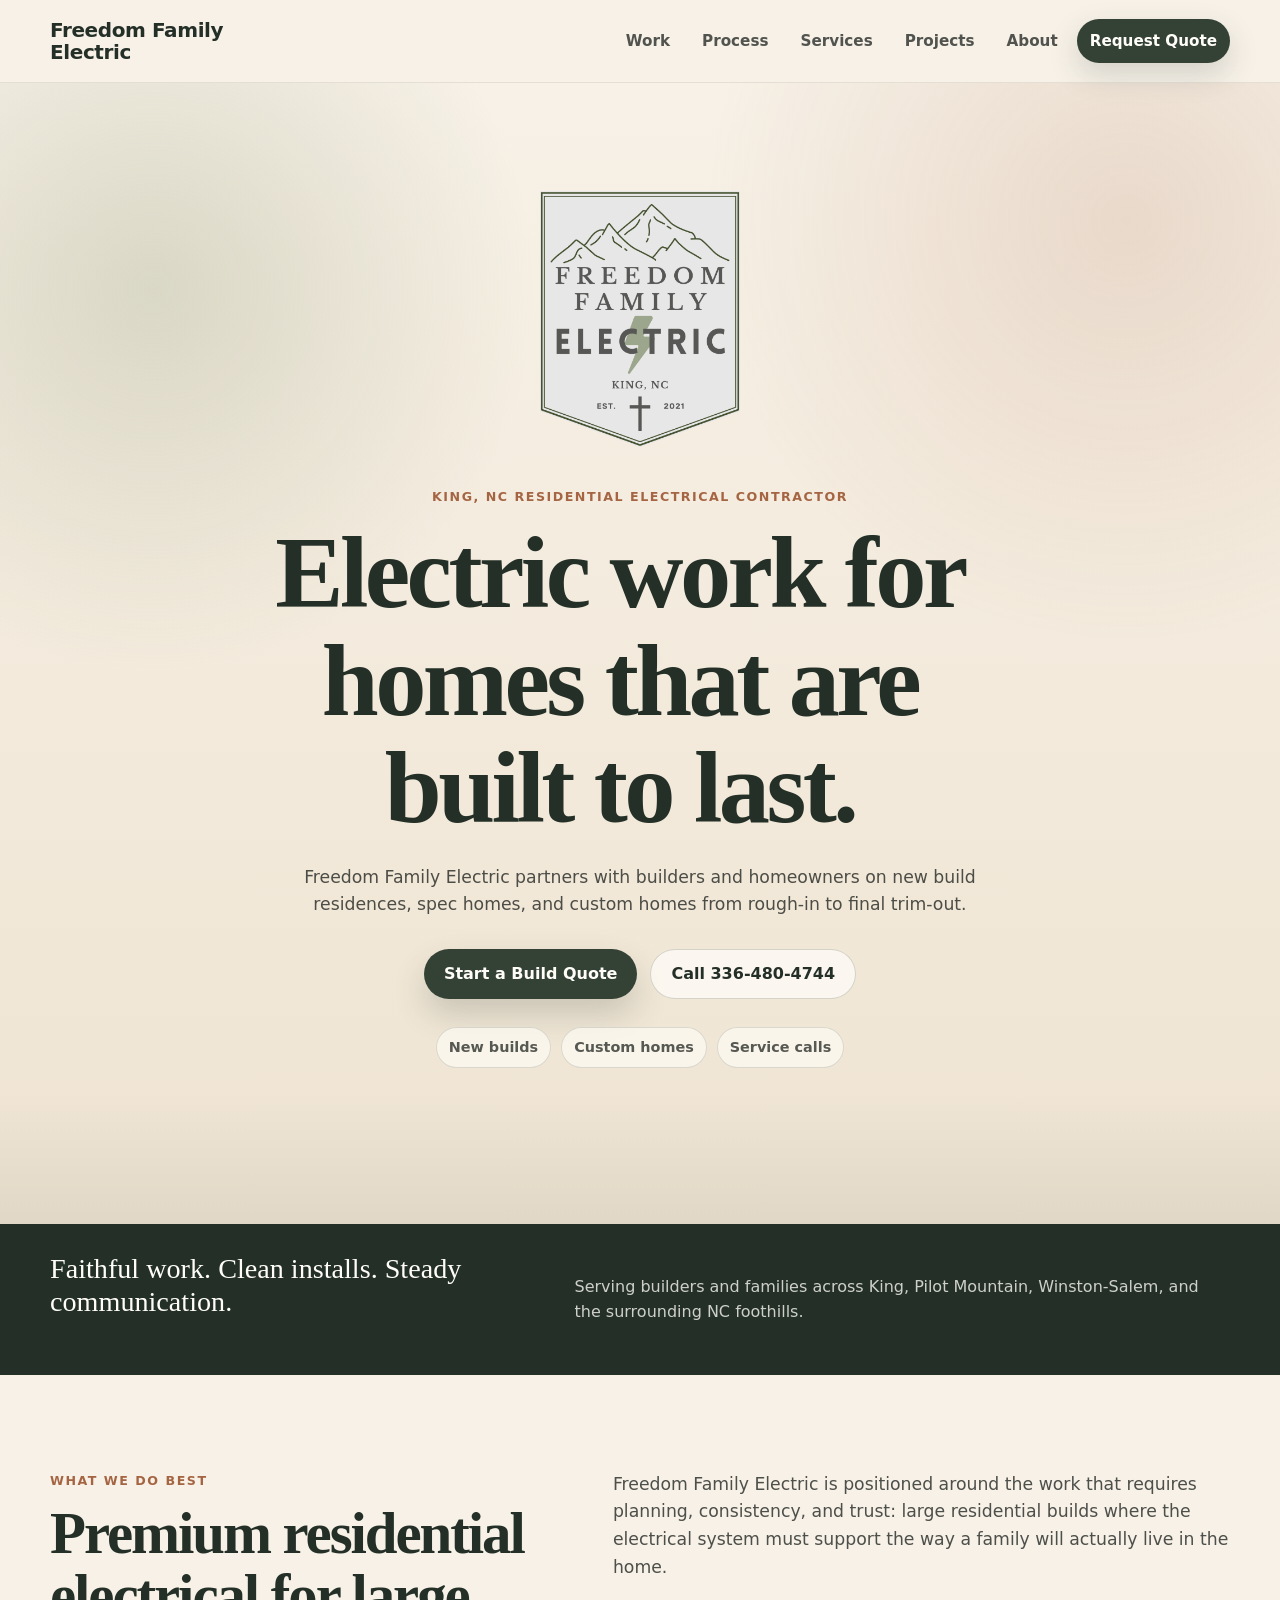
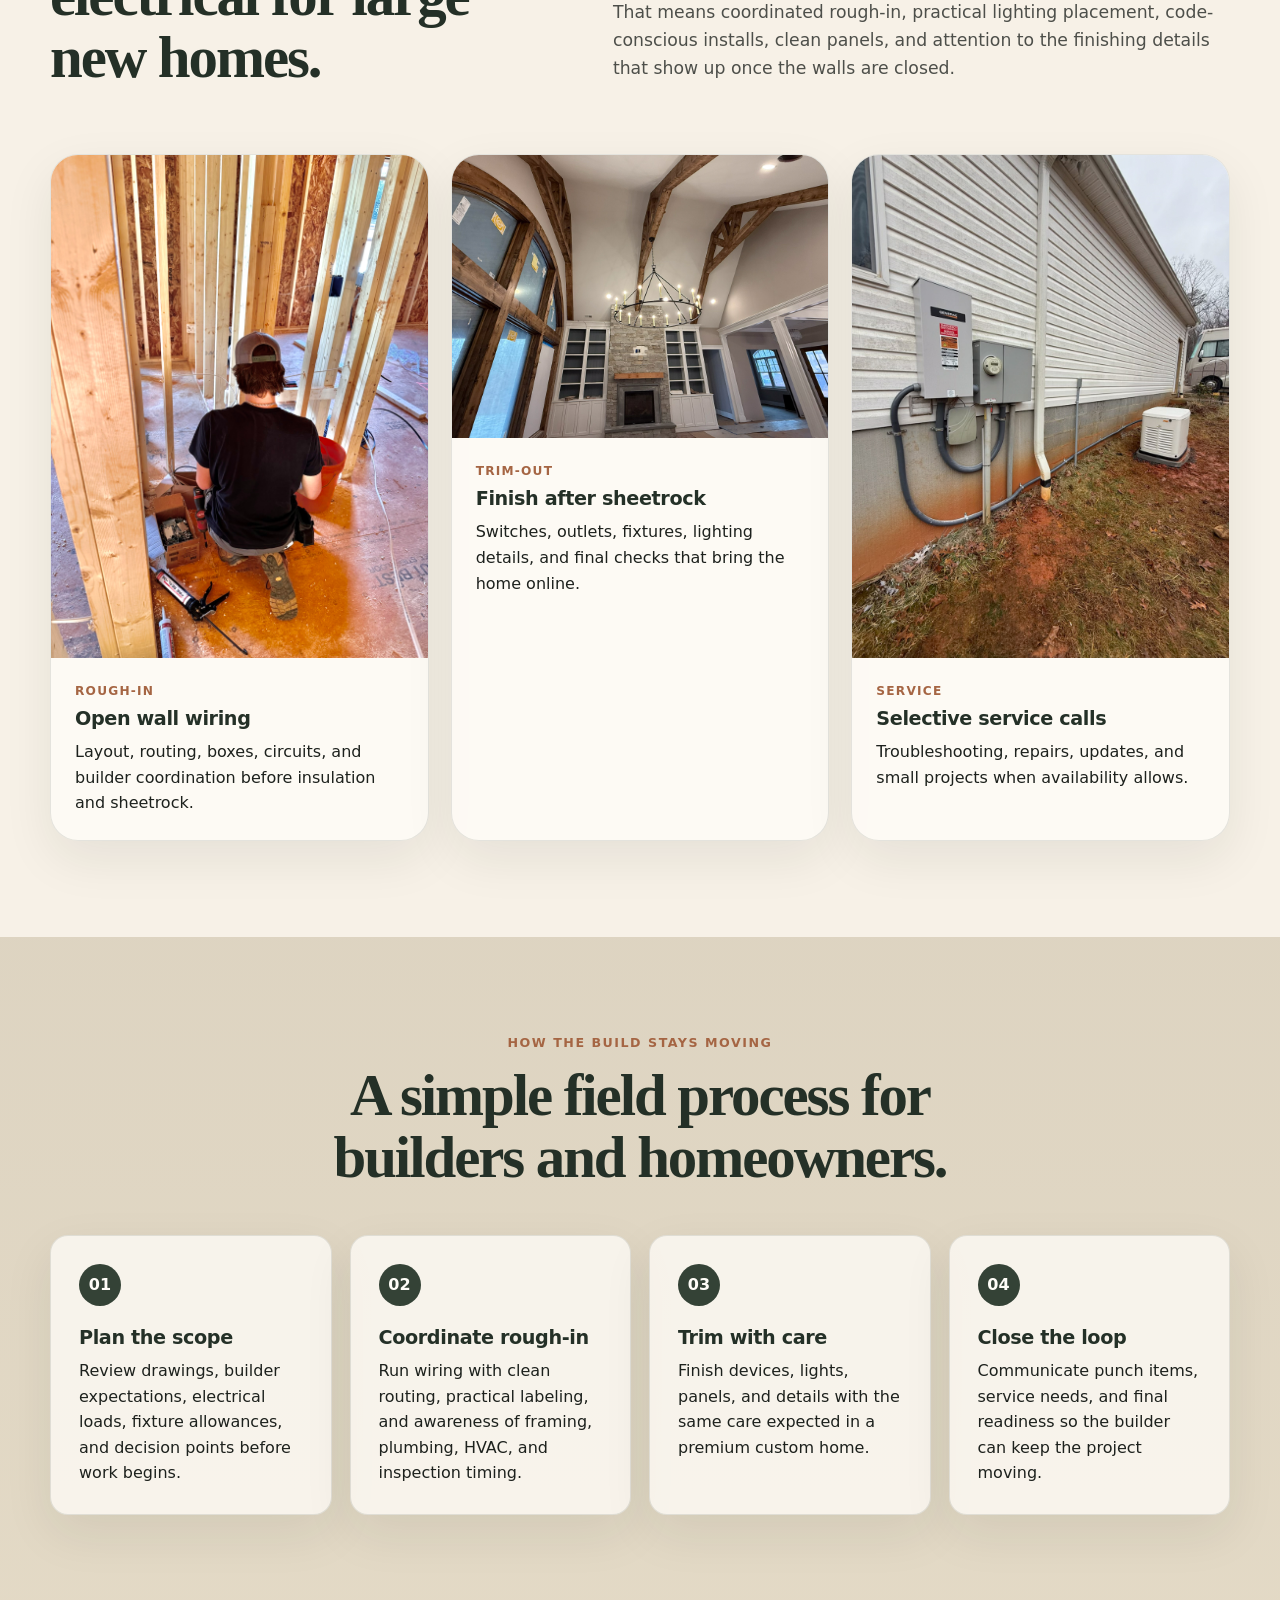
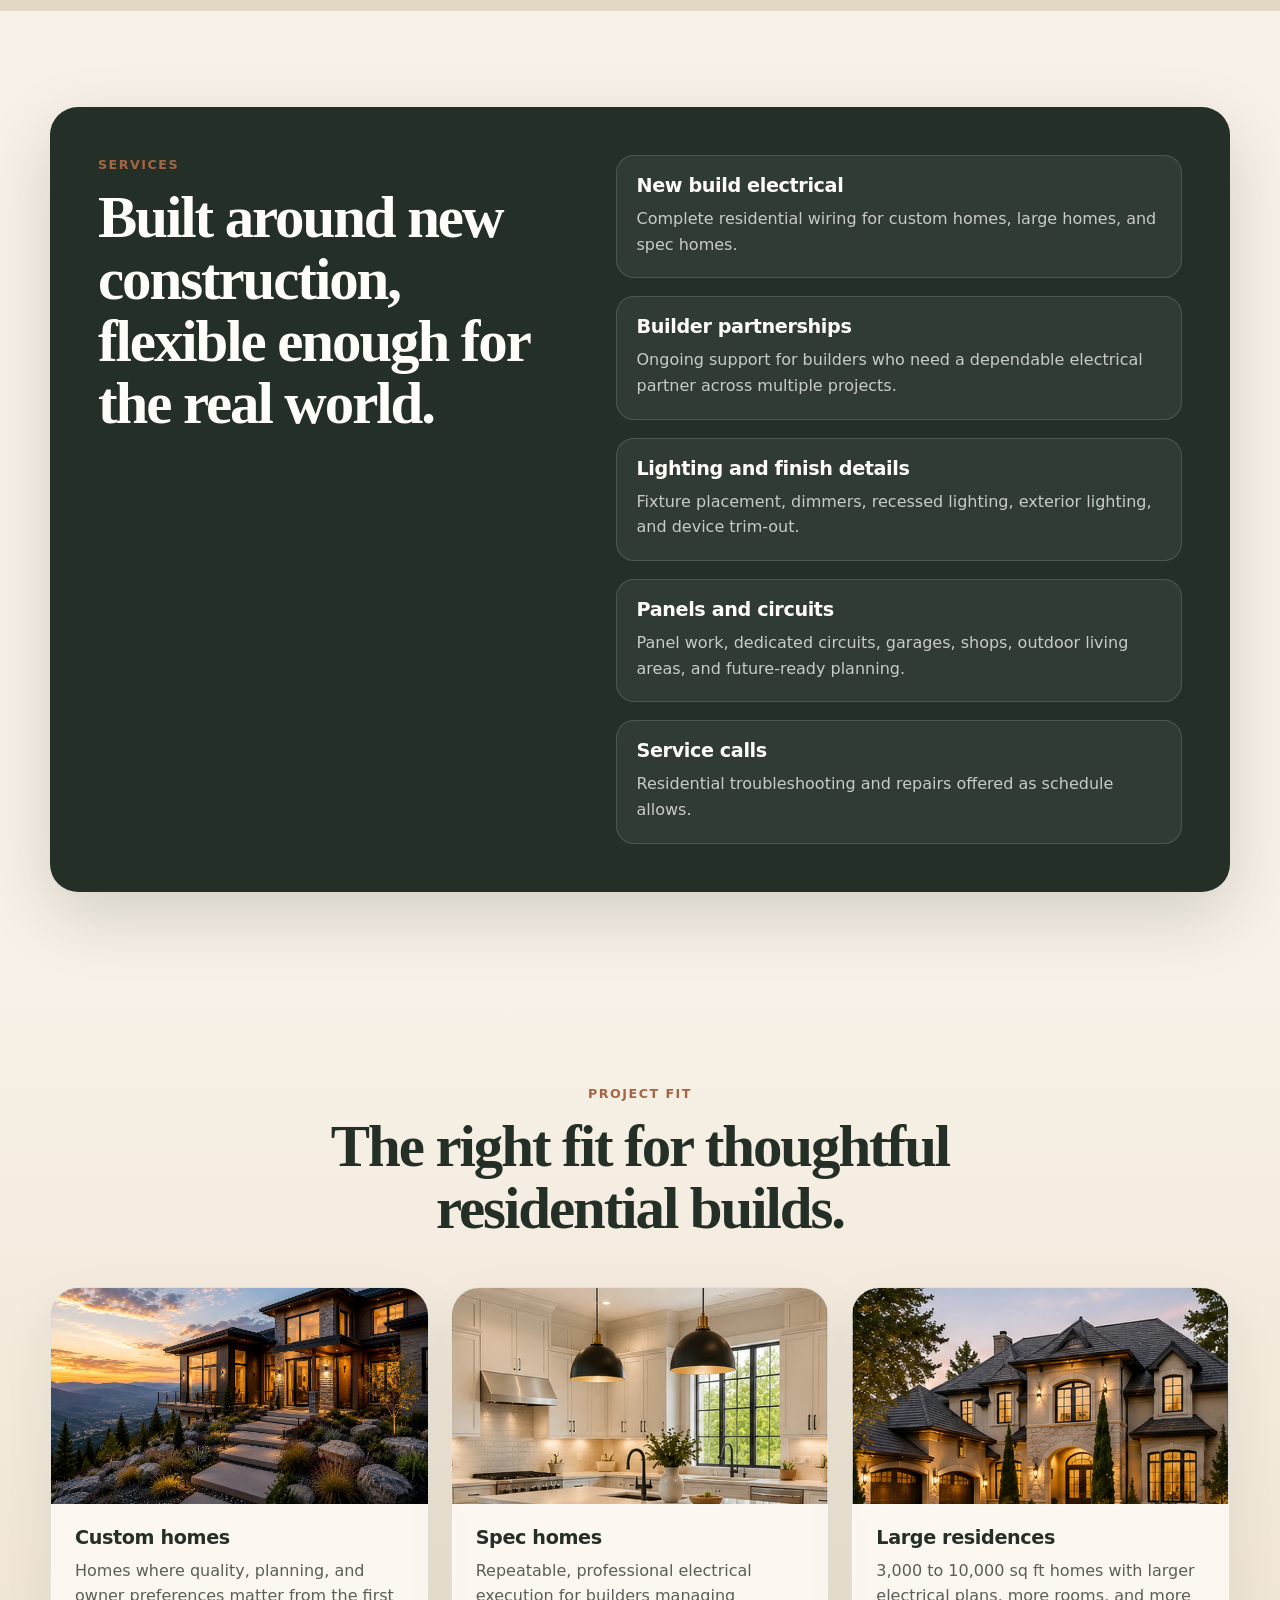
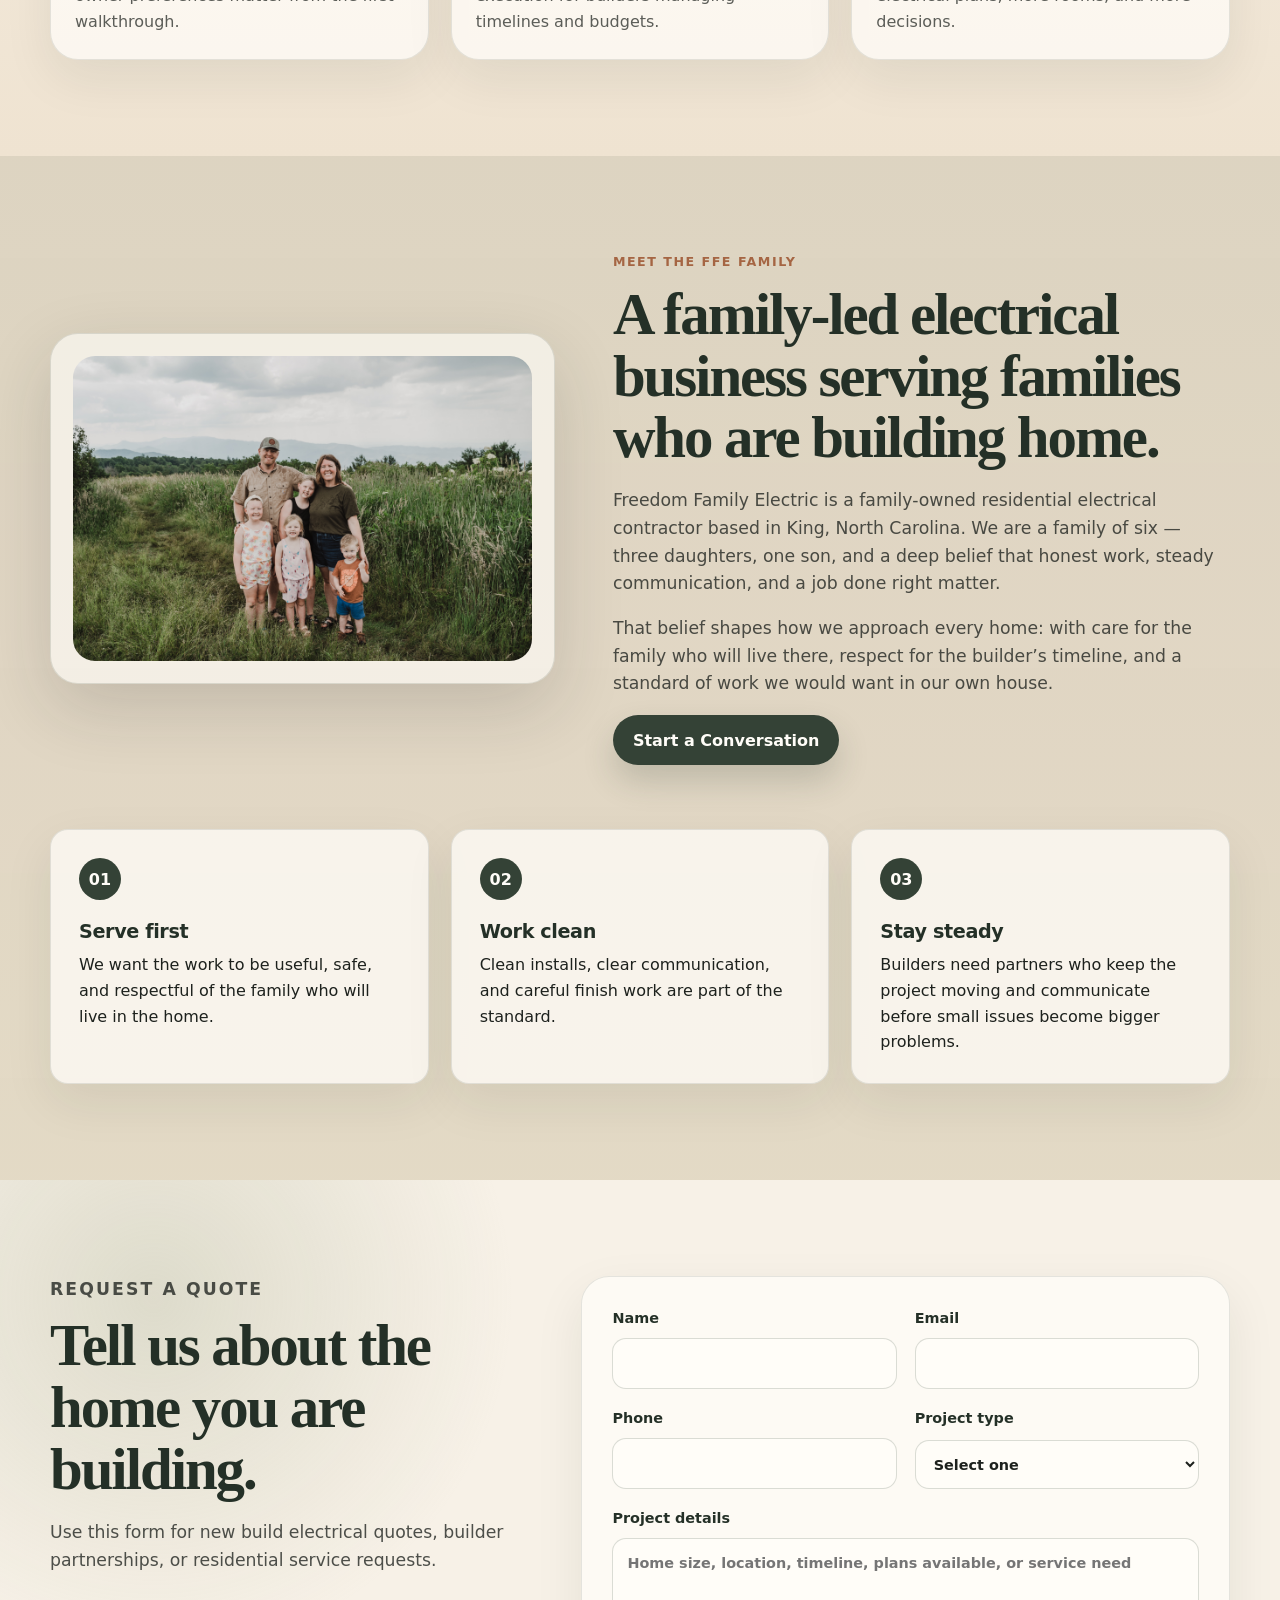
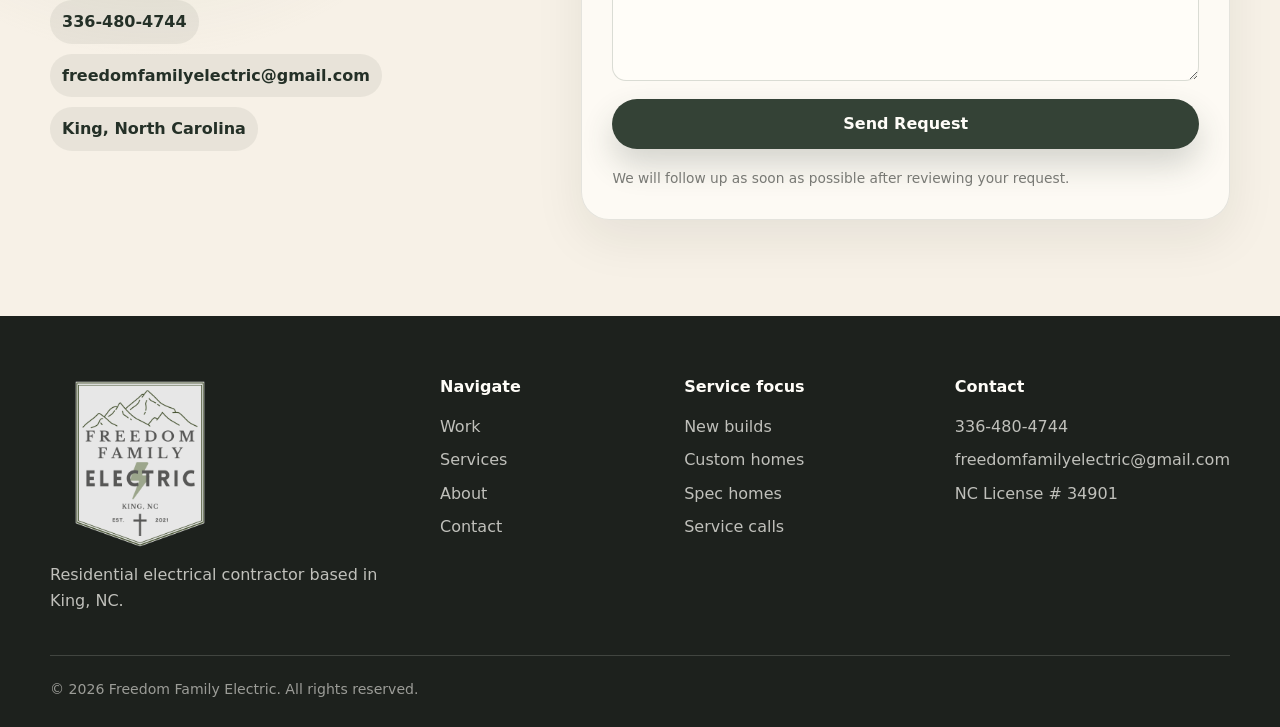
==== commit 14fe2fd1: "Update index.html" ====
--- a/index.html
+++ b/index.html
@@ -263,6 +263,7 @@
 
        <form class="contact-form reveal delay-1" action="https://formspree.io/f/mbdebqgk" method="post">
          <input type="hidden" name="_subject" value="New Freedom Family Electric Website Request">
+         <input type="hidden" name="_redirect" value="https://freedomfamilyelectric.com/#contact">
           <label>
             Name
             <input type="text" name="name" autocomplete="name" required>
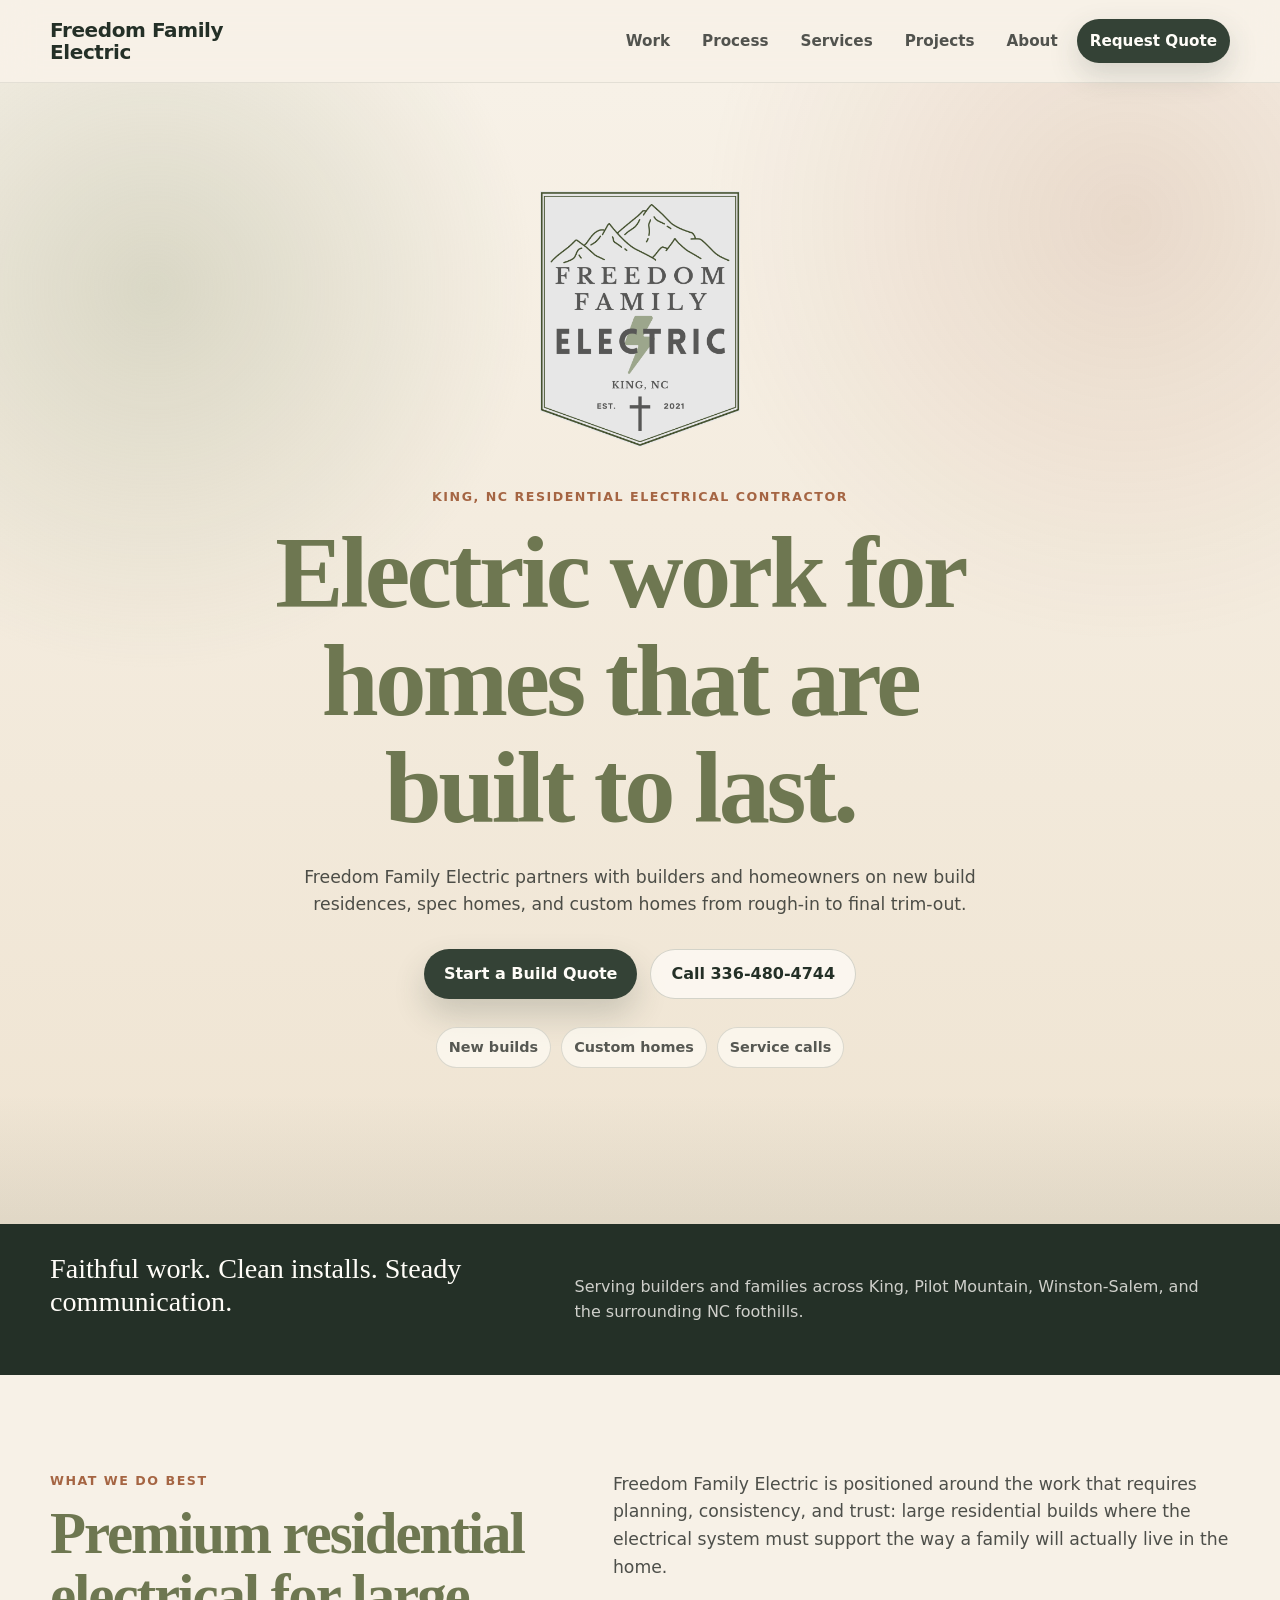
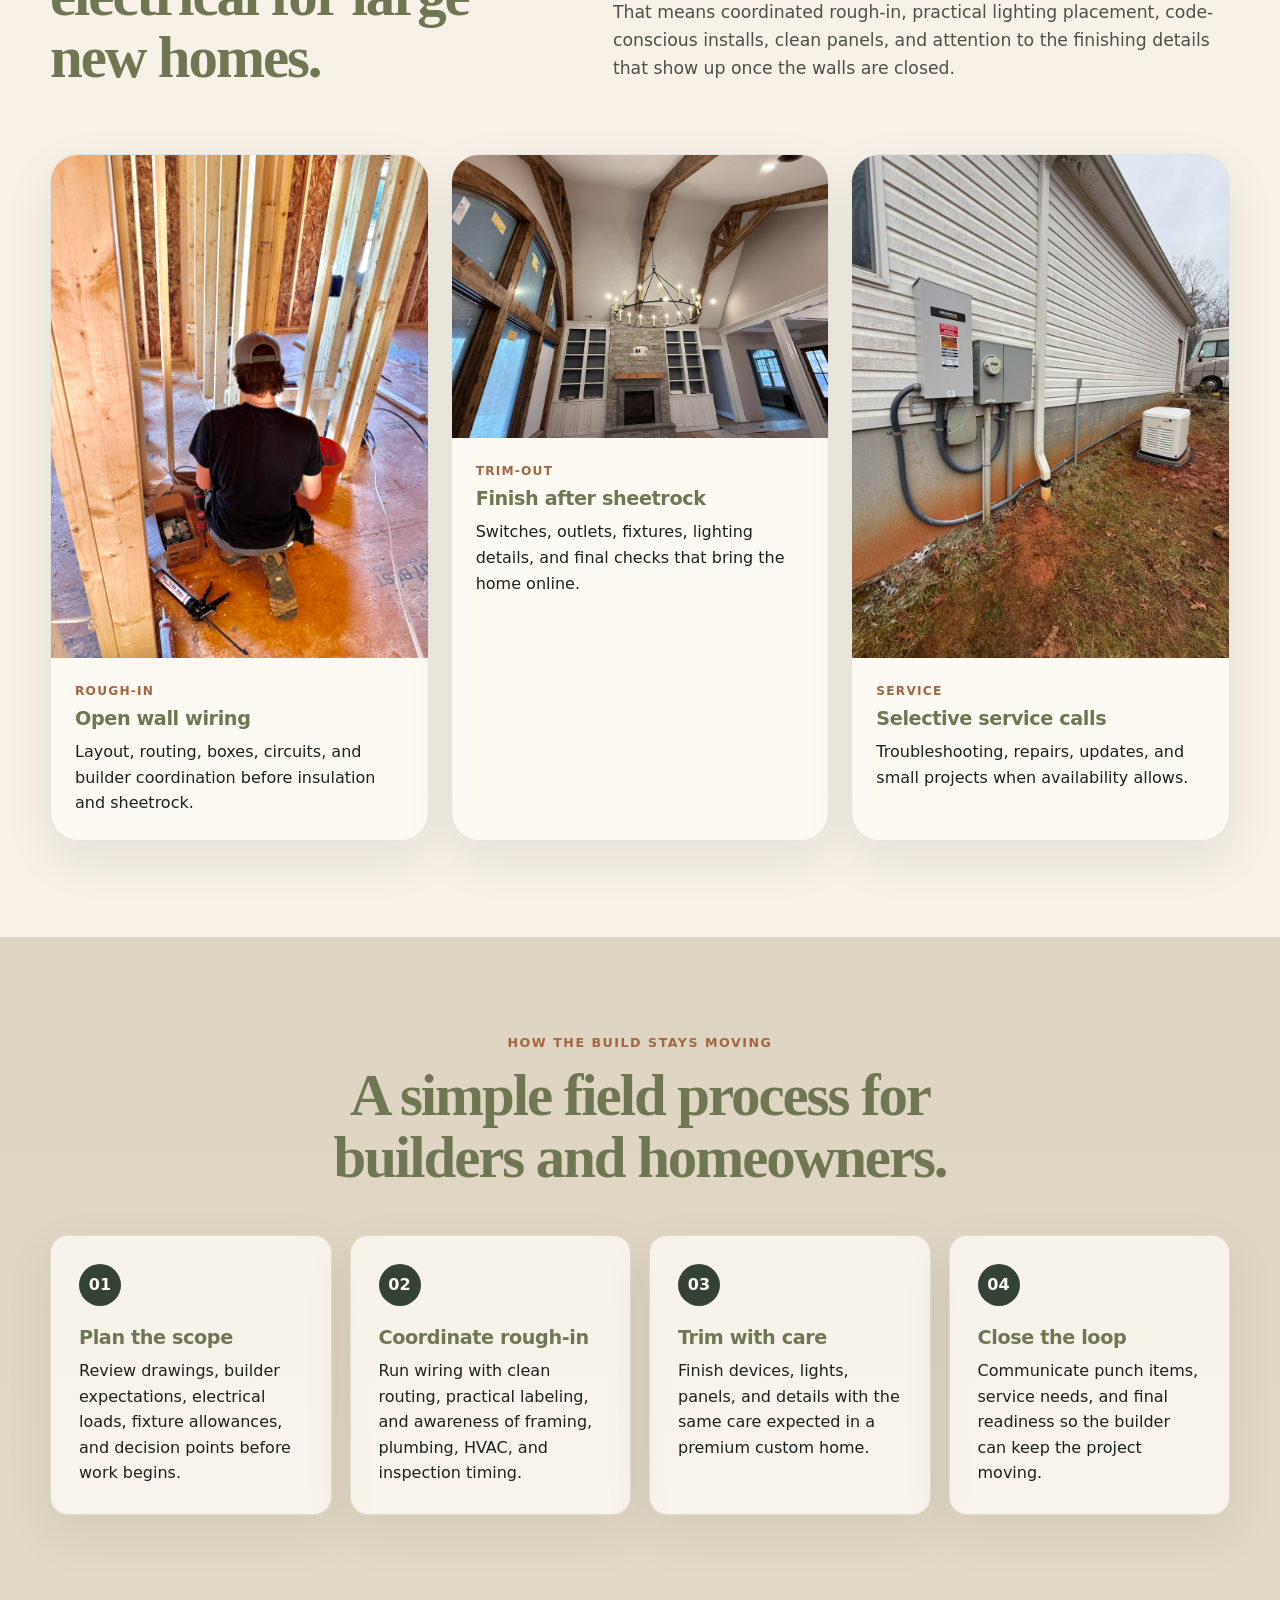
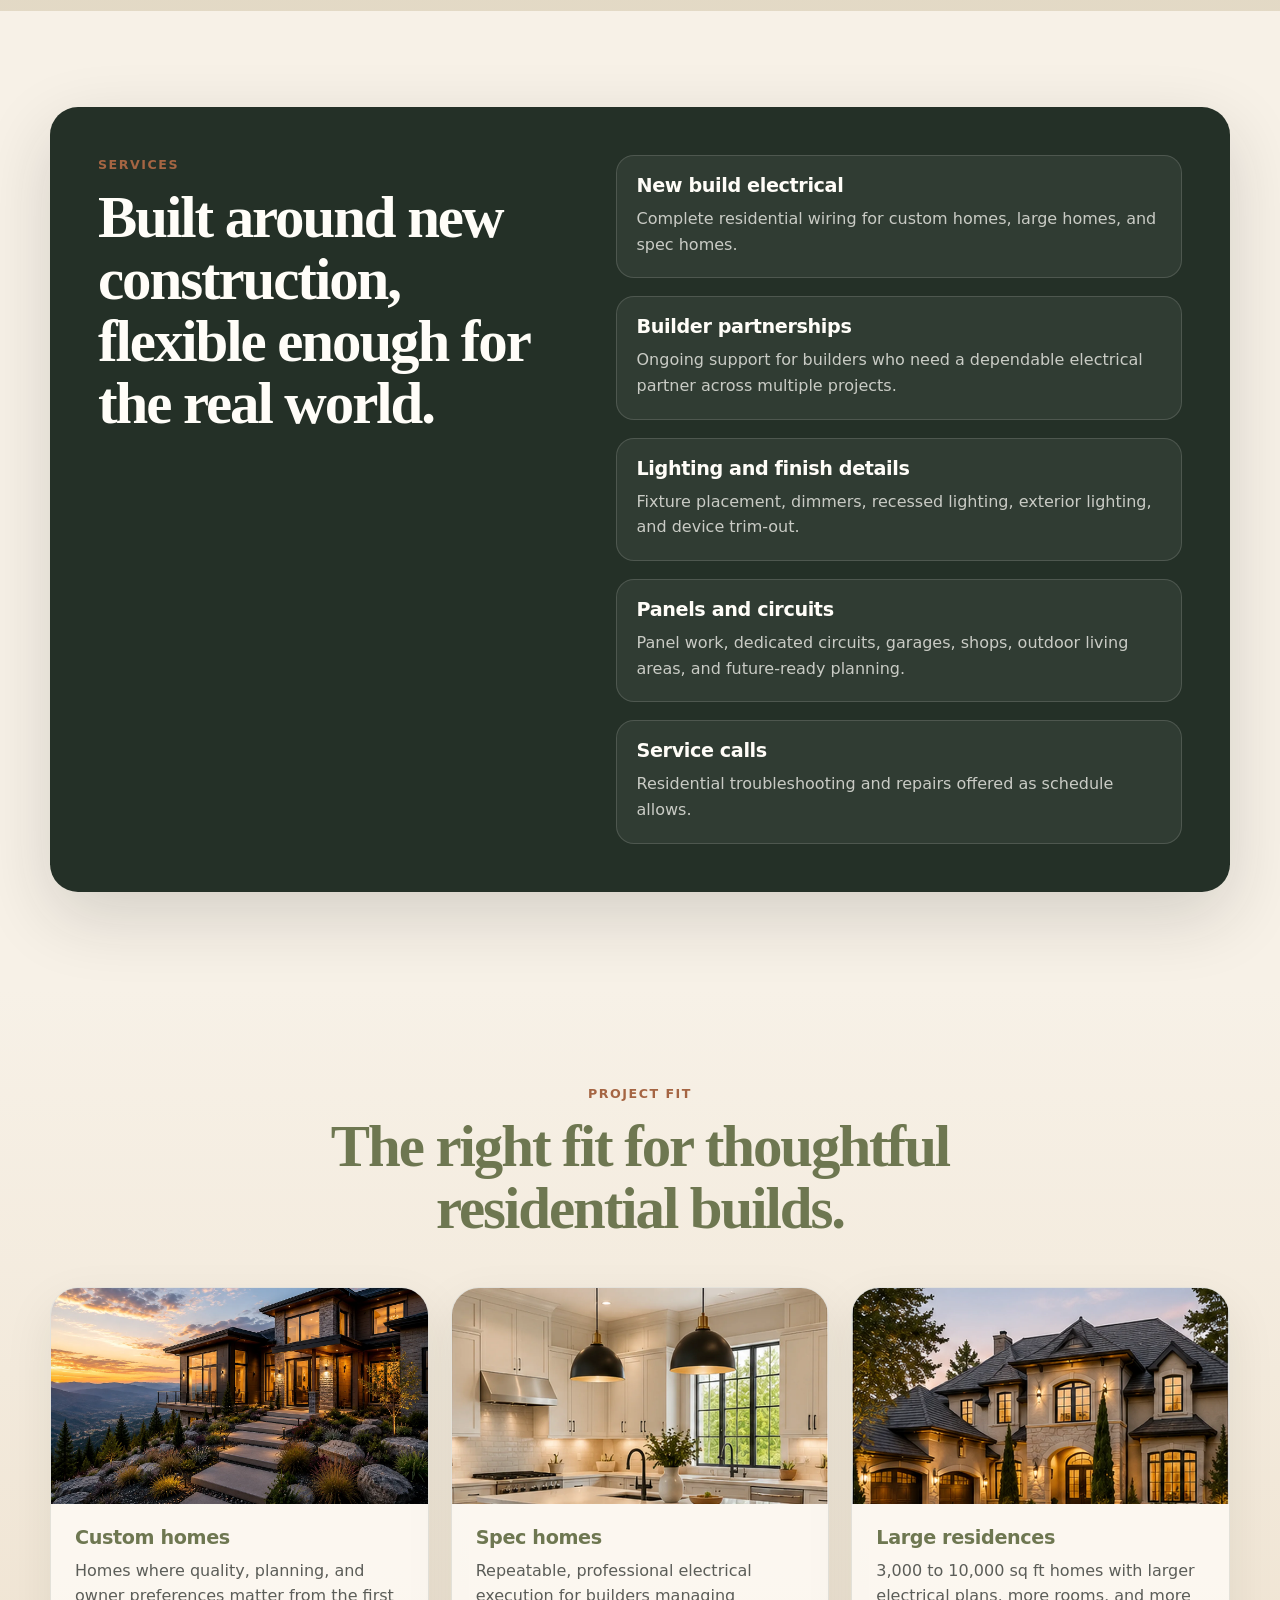
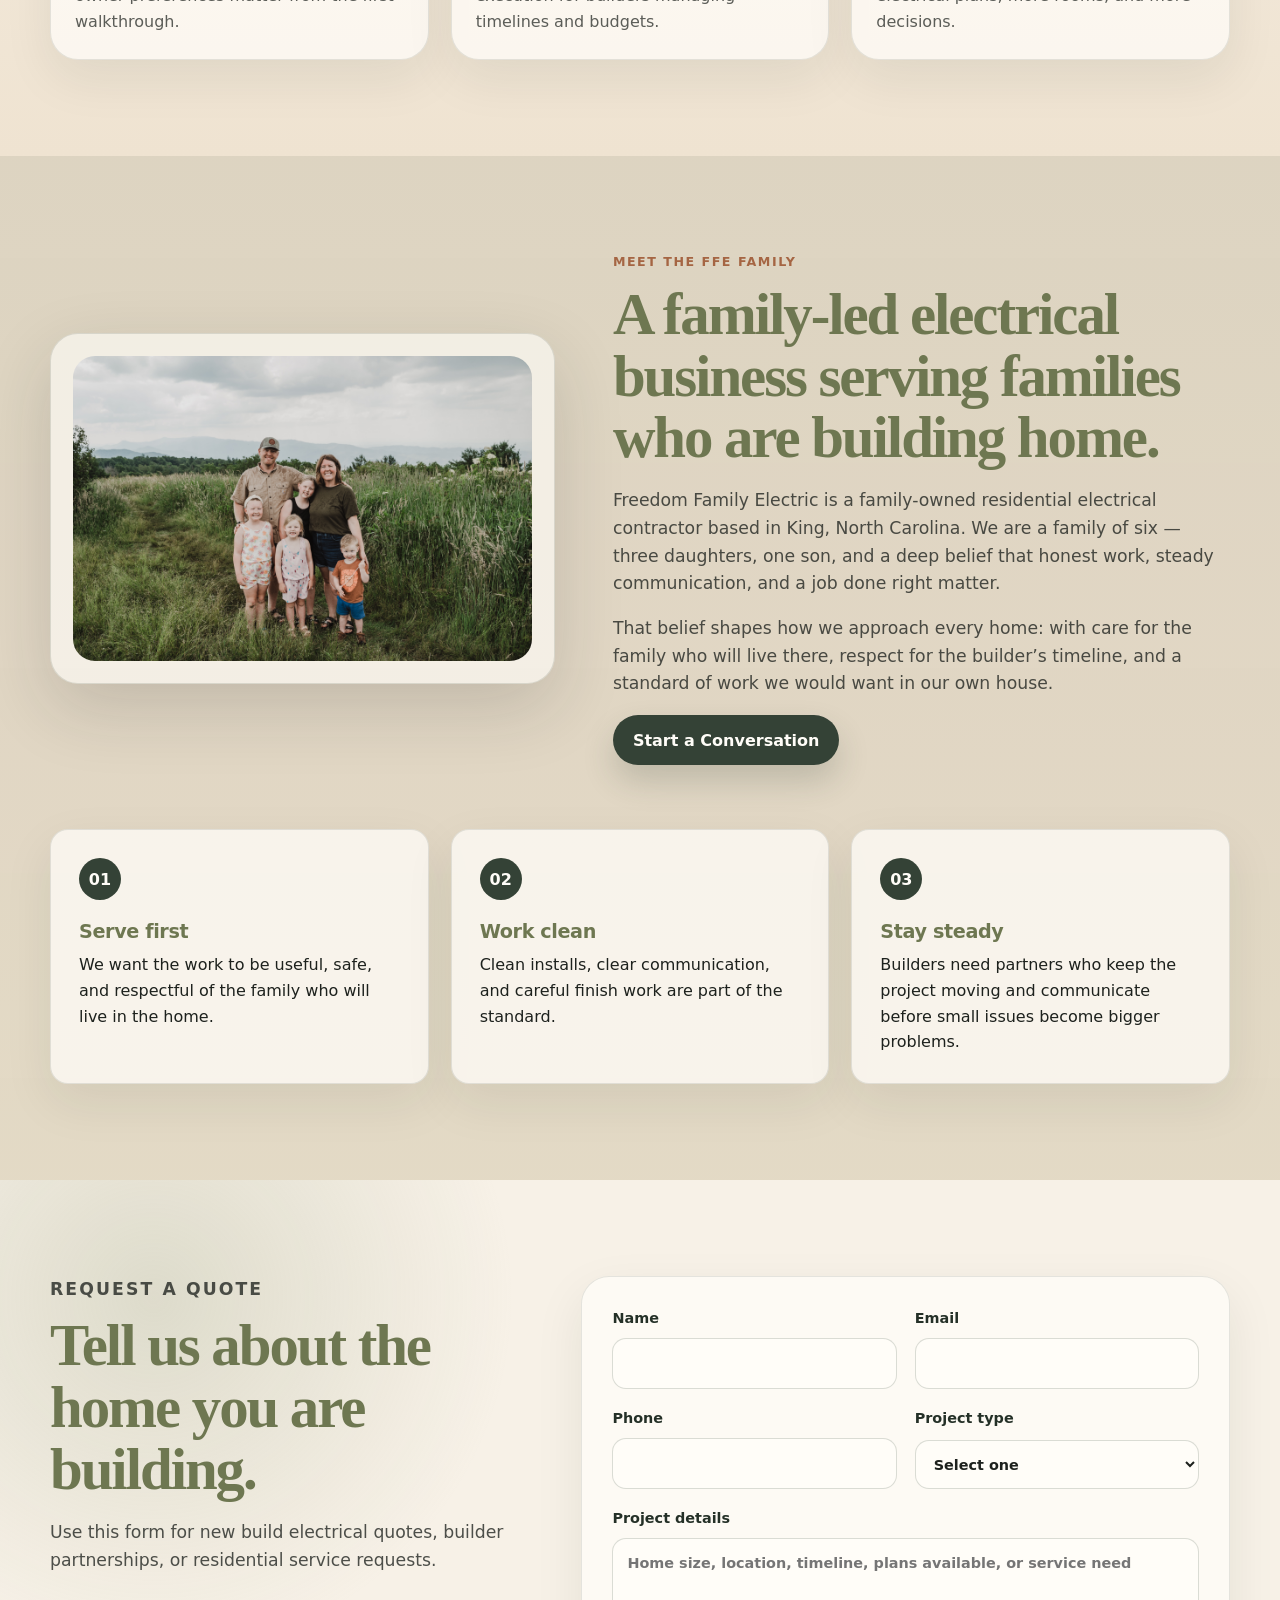
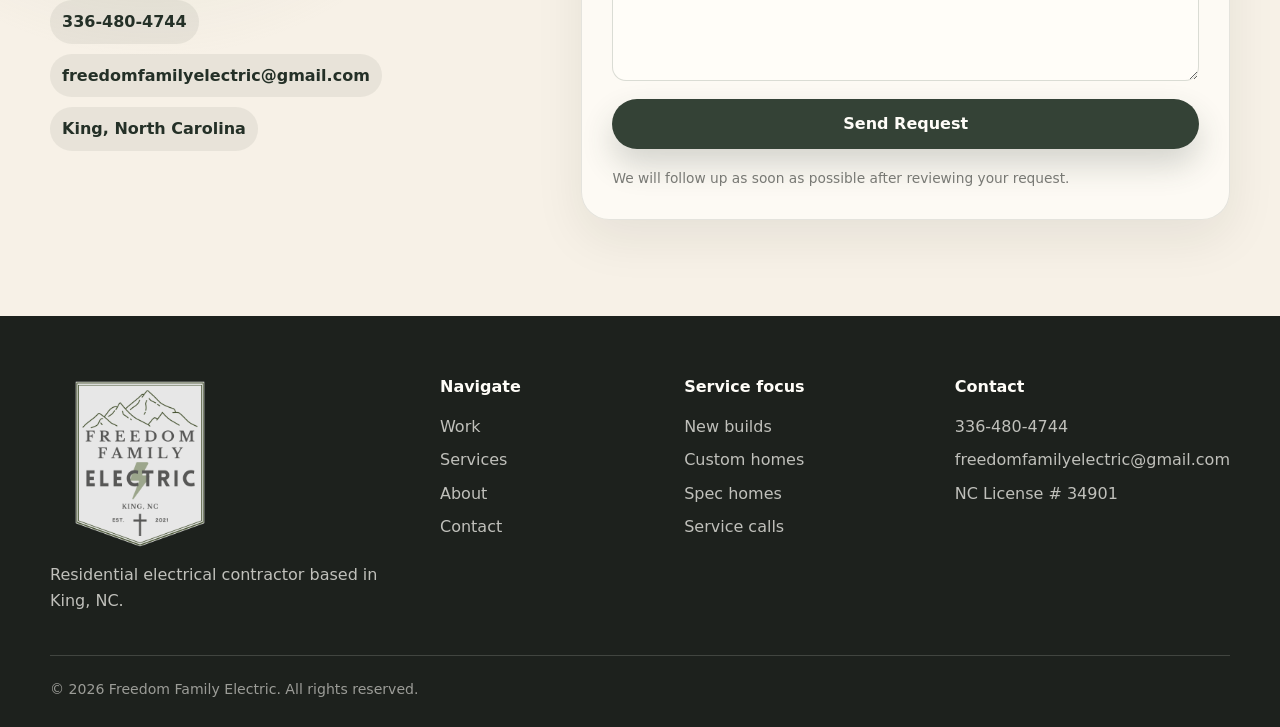
==== commit 697263c0: "Update index.html added Google Analytics" ====
--- a/index.html
+++ b/index.html
@@ -9,10 +9,21 @@
   <meta property="og:title" content="Freedom Family Electric | New Build Electrical Contractor">
   <meta property="og:description" content="Reliable electrical rough-in, trim-out, and service work for custom homes, spec homes, and large residential builds in King, NC and surrounding areas.">
   <meta property="og:type" content="website">
-  <meta property="og:image" content="assets/img/hero-custom-home.svg">
+  <meta property="og:image" content="https://freedomfamilyelectric.com/assets/img/hero-custom-home.svg">
   <link rel="icon" href="assets/img/favicon.svg" type="image/svg+xml">
   <link rel="preload" href="assets/css/styles.css" as="style">
   <link rel="stylesheet" href="assets/css/styles.css">
+ 
+  <!-- Google tag (gtag.js) -->
+  <script async src="https://www.googletagmanager.com/gtag/js?id=G-WE2LG0CRR3"></script>
+  <script>
+    window.dataLayer = window.dataLayer || [];
+    function gtag(){dataLayer.push(arguments);}
+    gtag('js', new Date());
+  
+    gtag('config', 'G-WE2LG0CRR3');
+  </script>
+  
   <script type="application/ld+json">
   {
     "@context": "https://schema.org",
--- a/assets/css/styles.css
+++ b/assets/css/styles.css
@@ -267,7 +267,7 @@
 h1,
 h2,
 h3 {
-  color: var(--deep-pine);
+  color: var(--moss);
   line-height: 1.05;
 }
 
--- a/assets/css/styles.css
+++ b/assets/css/styles.css
@@ -267,7 +267,7 @@
 h1,
 h2,
 h3 {
-  color: var(--deep-pine);
+  color: var(--moss);
   line-height: 1.05;
 }
 
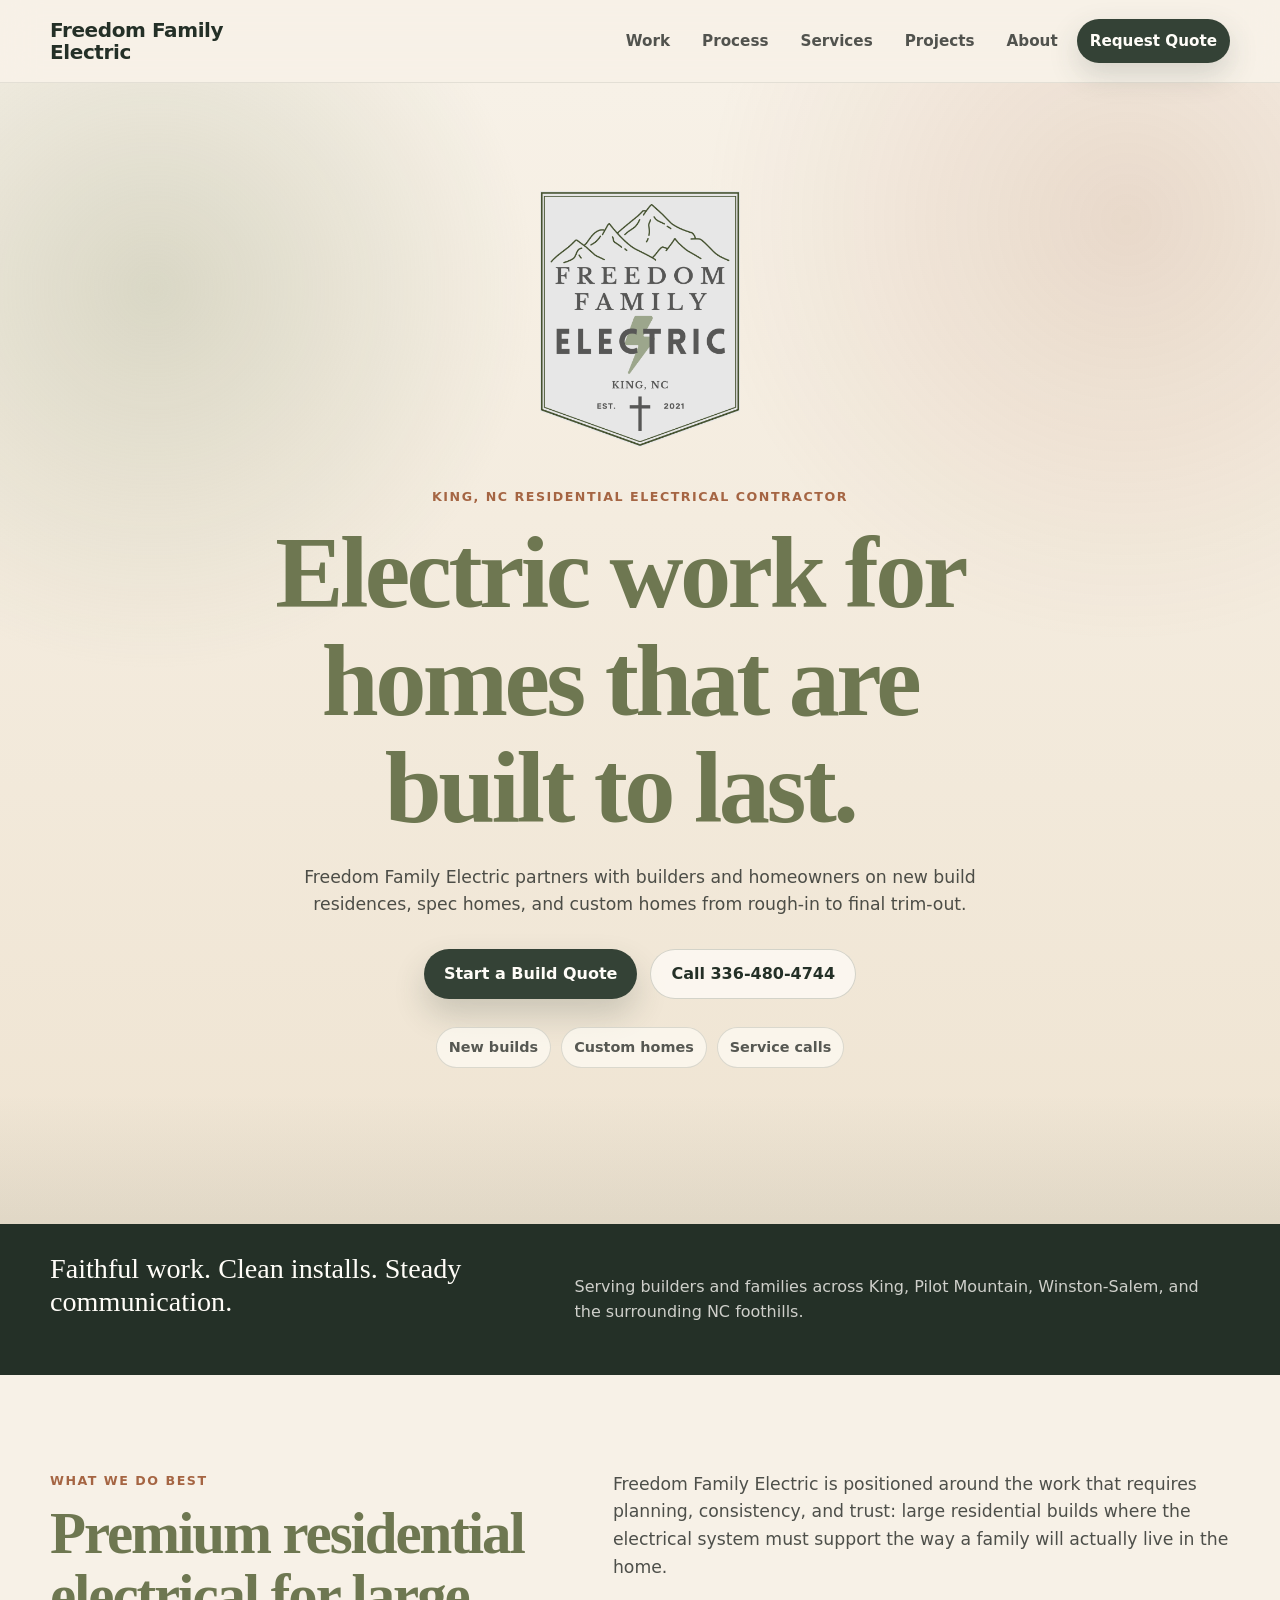
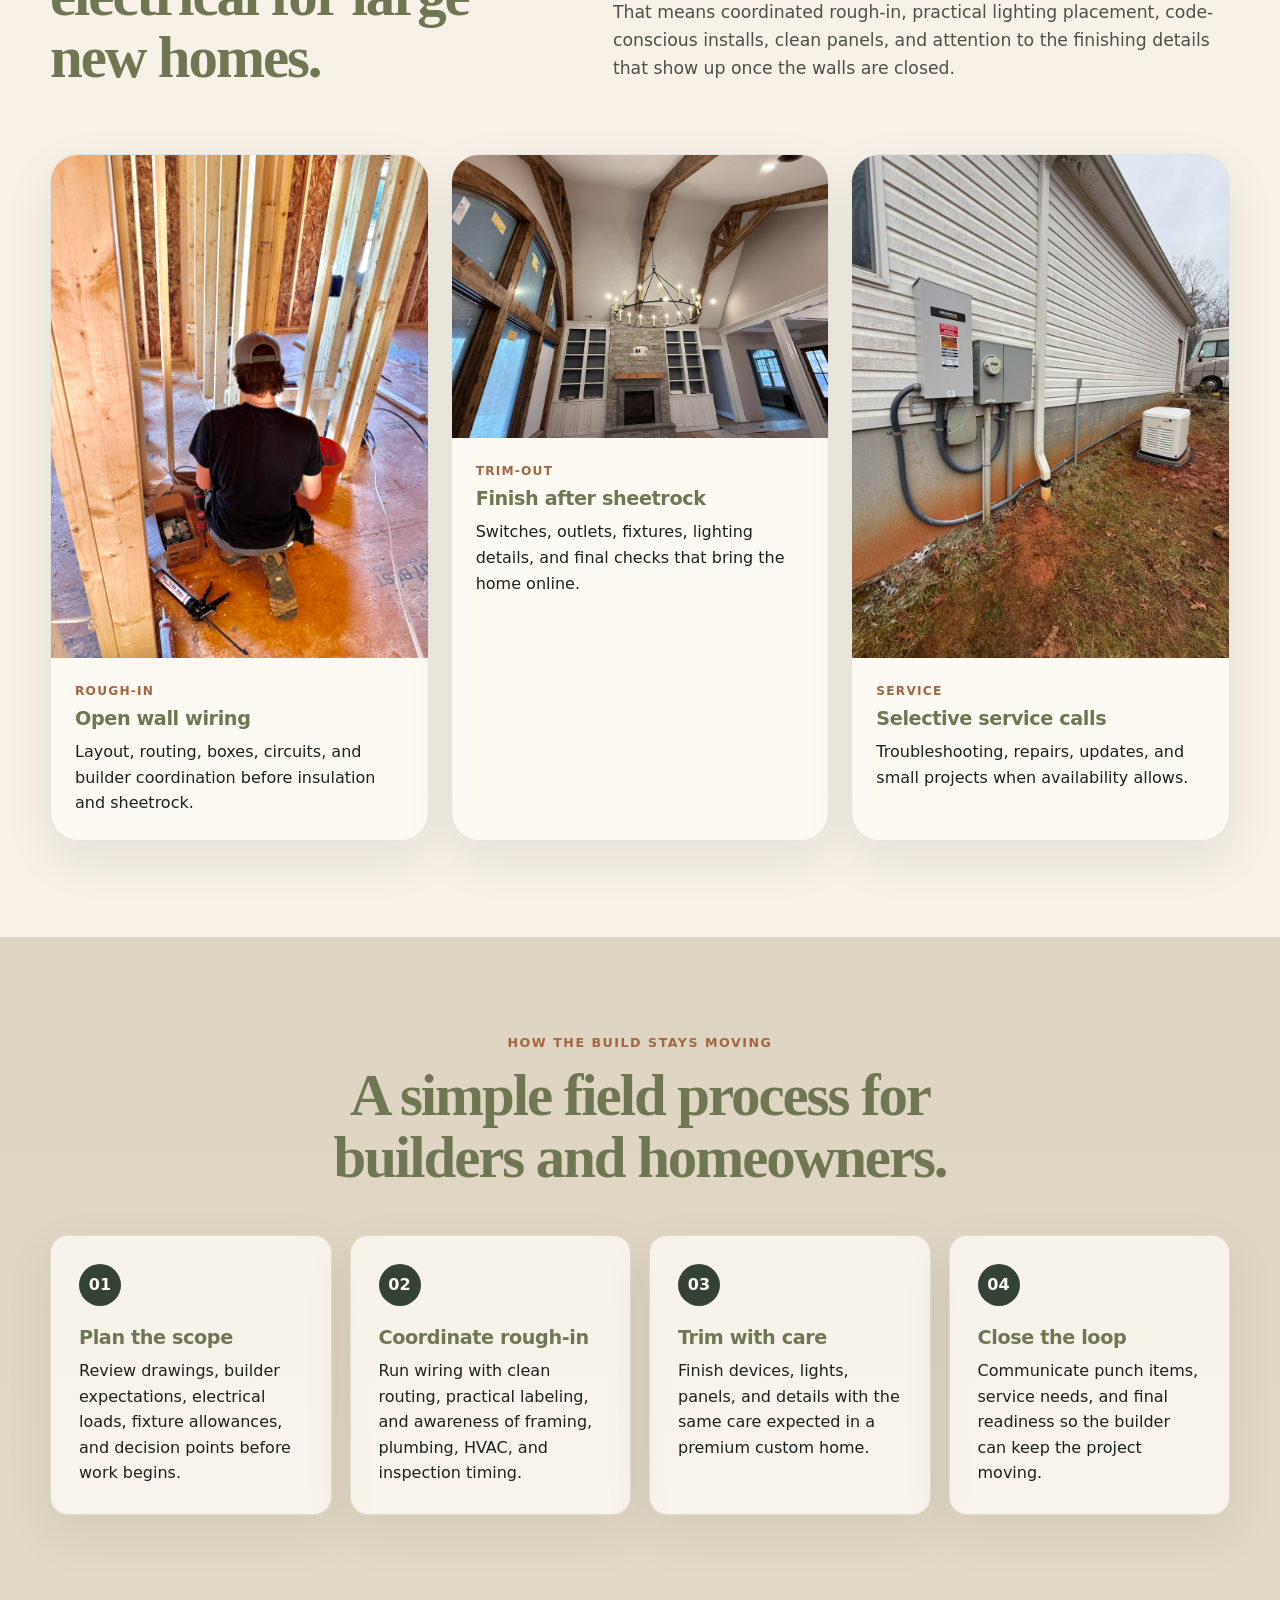
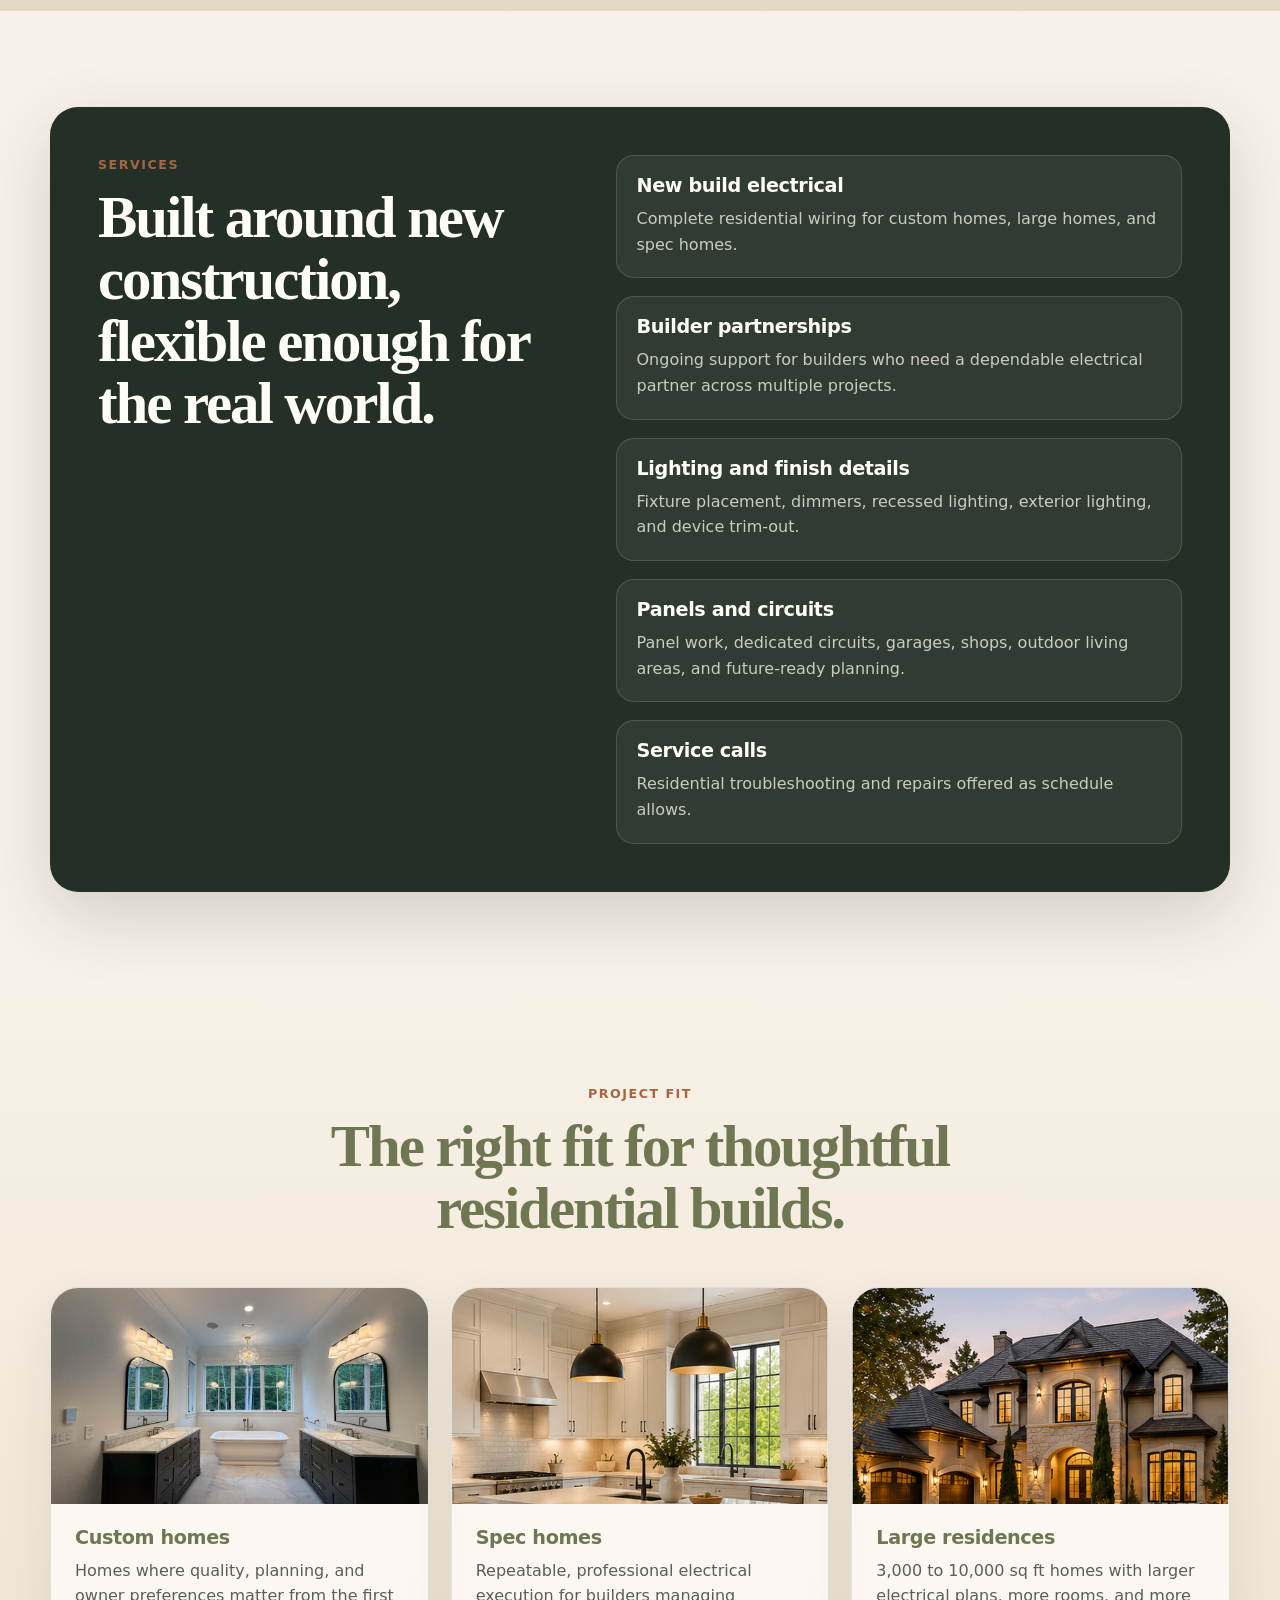
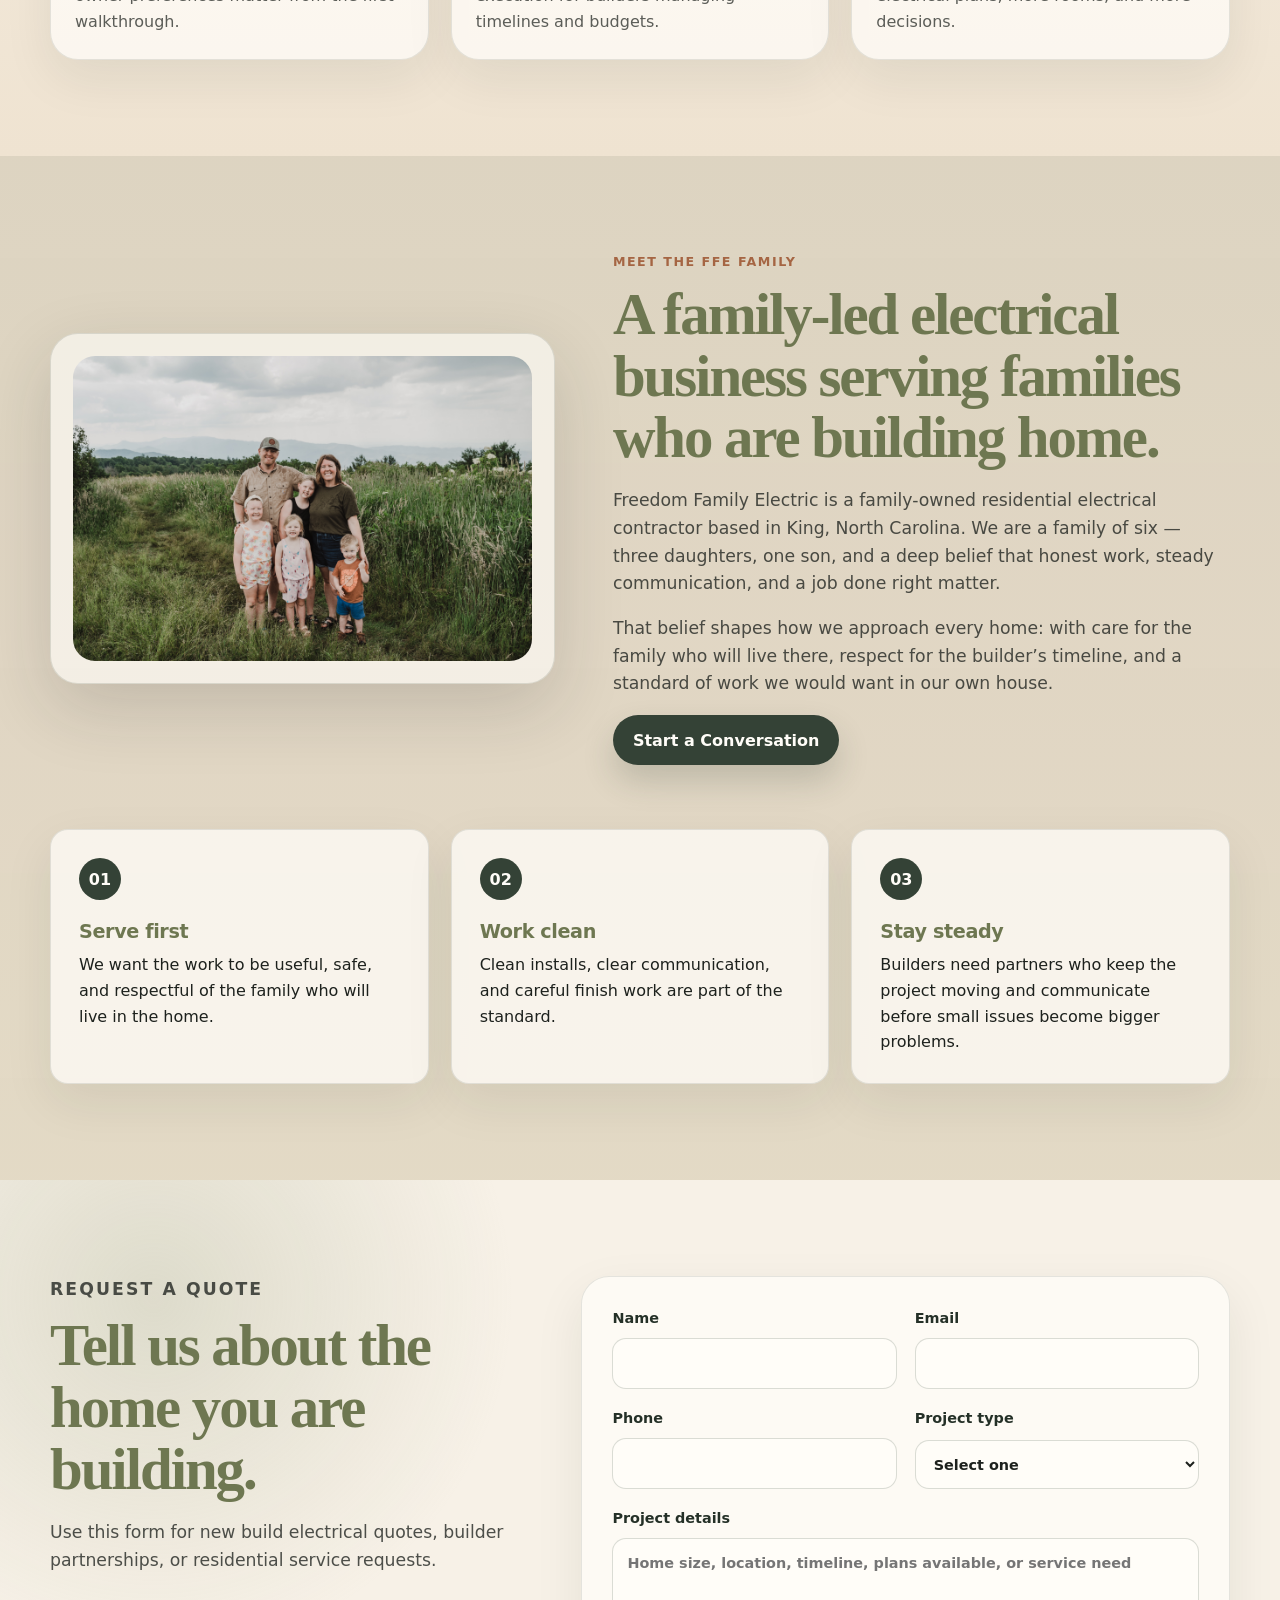
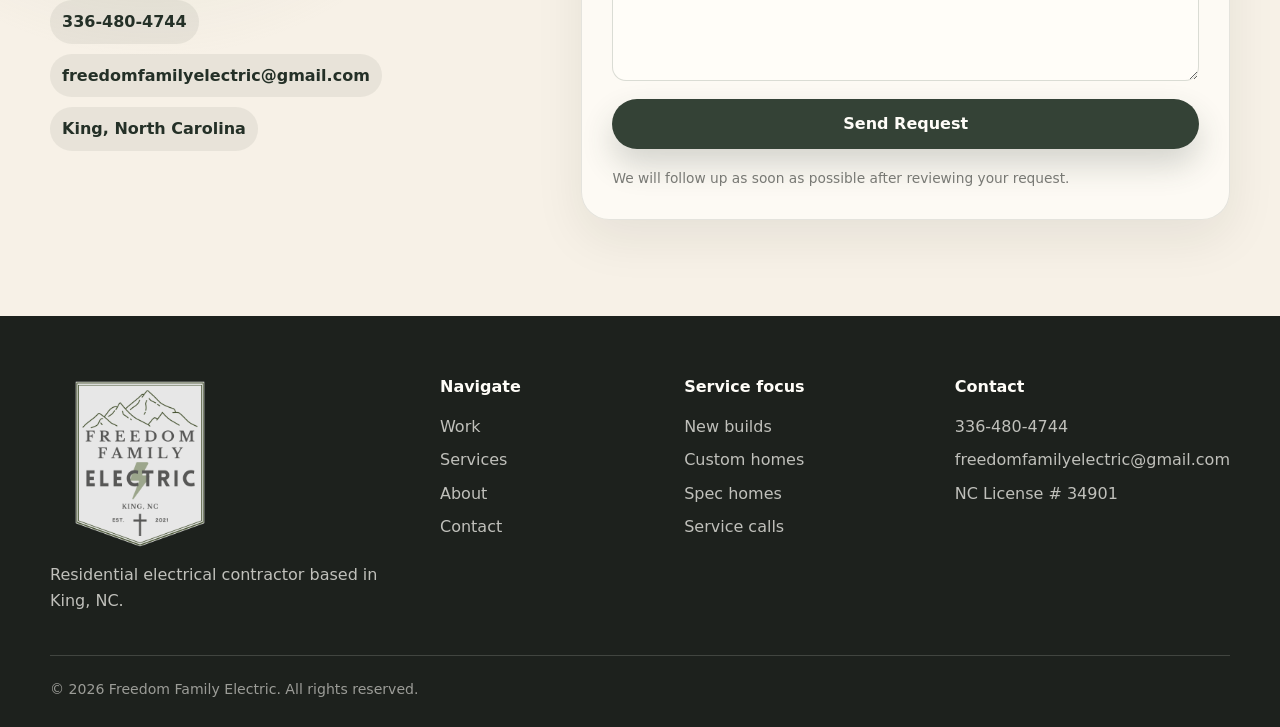
==== commit cc3fa6bb: "Update index.html changed photo" ====
--- a/index.html
+++ b/index.html
@@ -209,7 +209,7 @@
       </div>
       <div class="container project-grid">
         <article class="project-card reveal">
-          <img class="project-visual" src="assets/img/custom-homes-card-1400x800.webp" alt="Custom modern mountain home exterior at sunset" width="1400" height="800" loading="lazy">
+          <img class="project-visual" src="assets/img/IMG_0006.jpeg" alt="Custom modern mountain home exterior at sunset" width="1400" height="800" loading="lazy">
           <h3>Custom homes</h3>
           <p>Homes where quality, planning, and owner preferences matter from the first walkthrough.</p>
         </article>
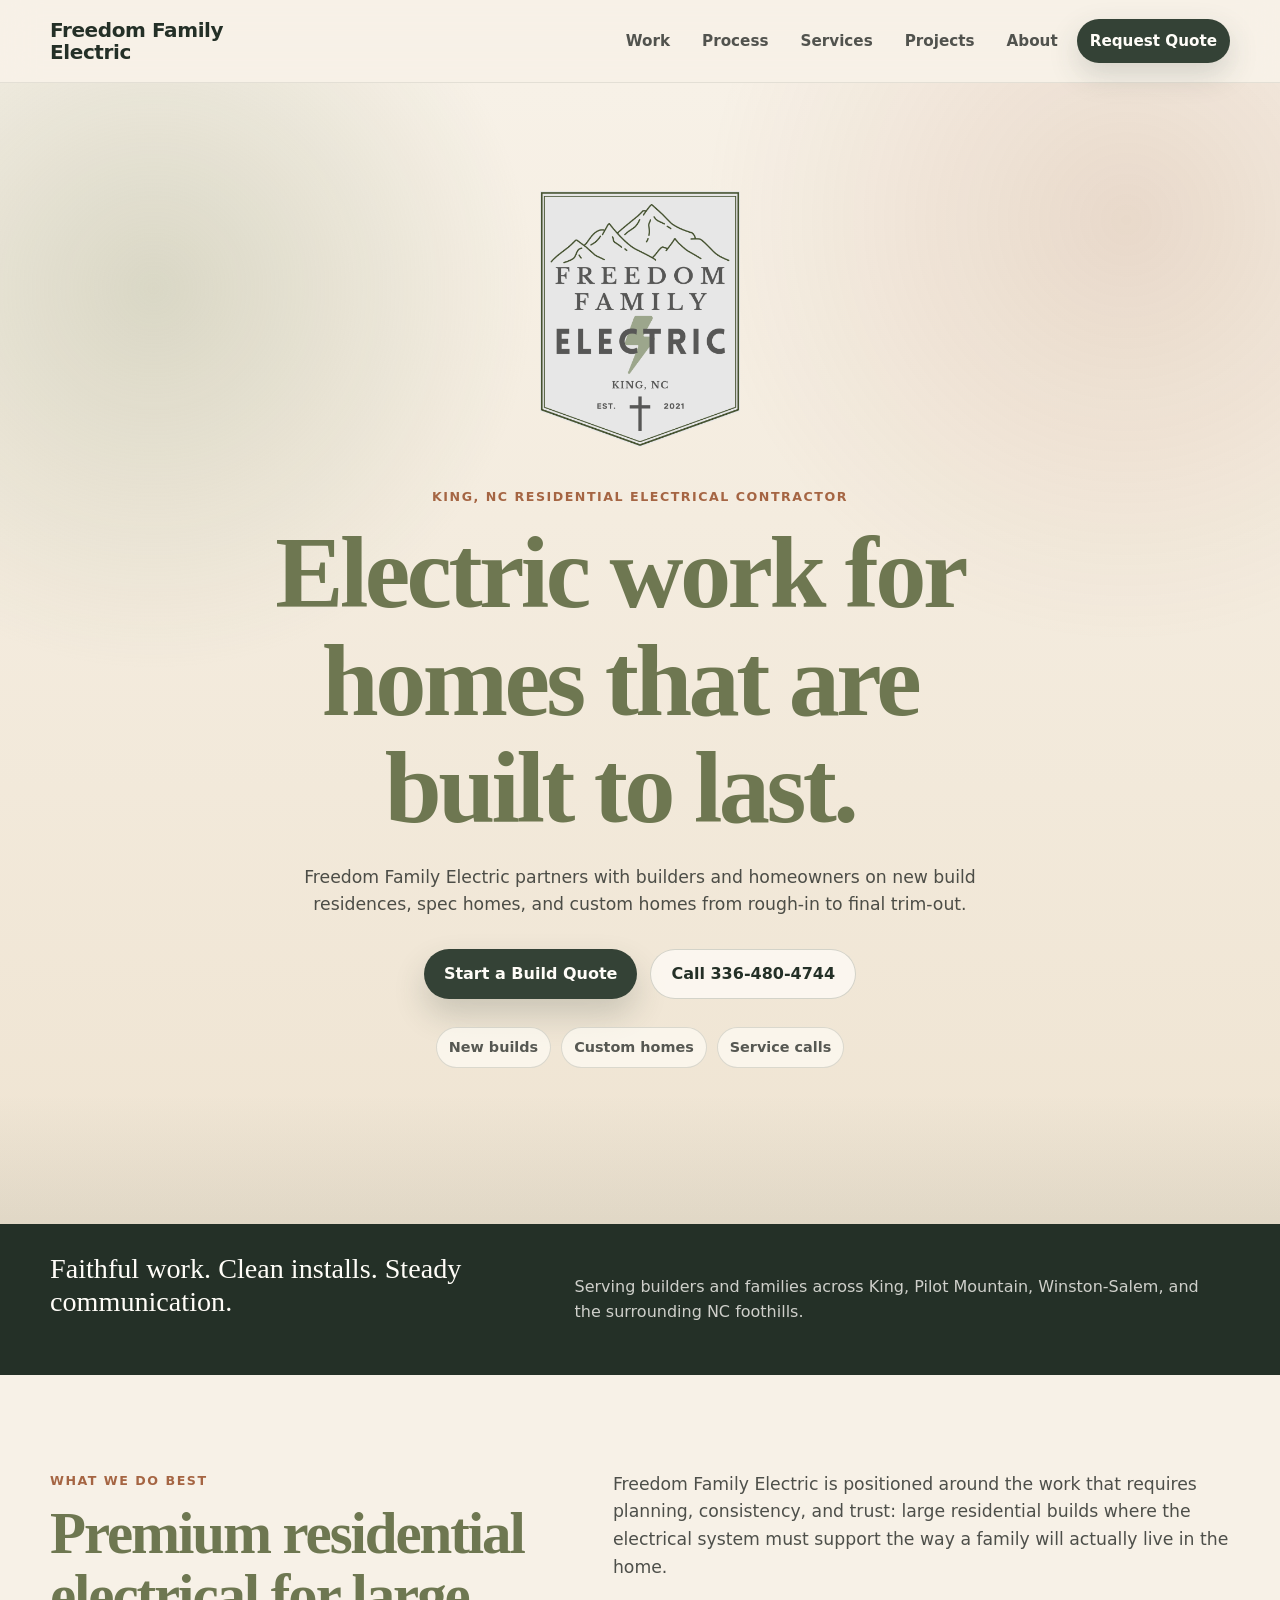
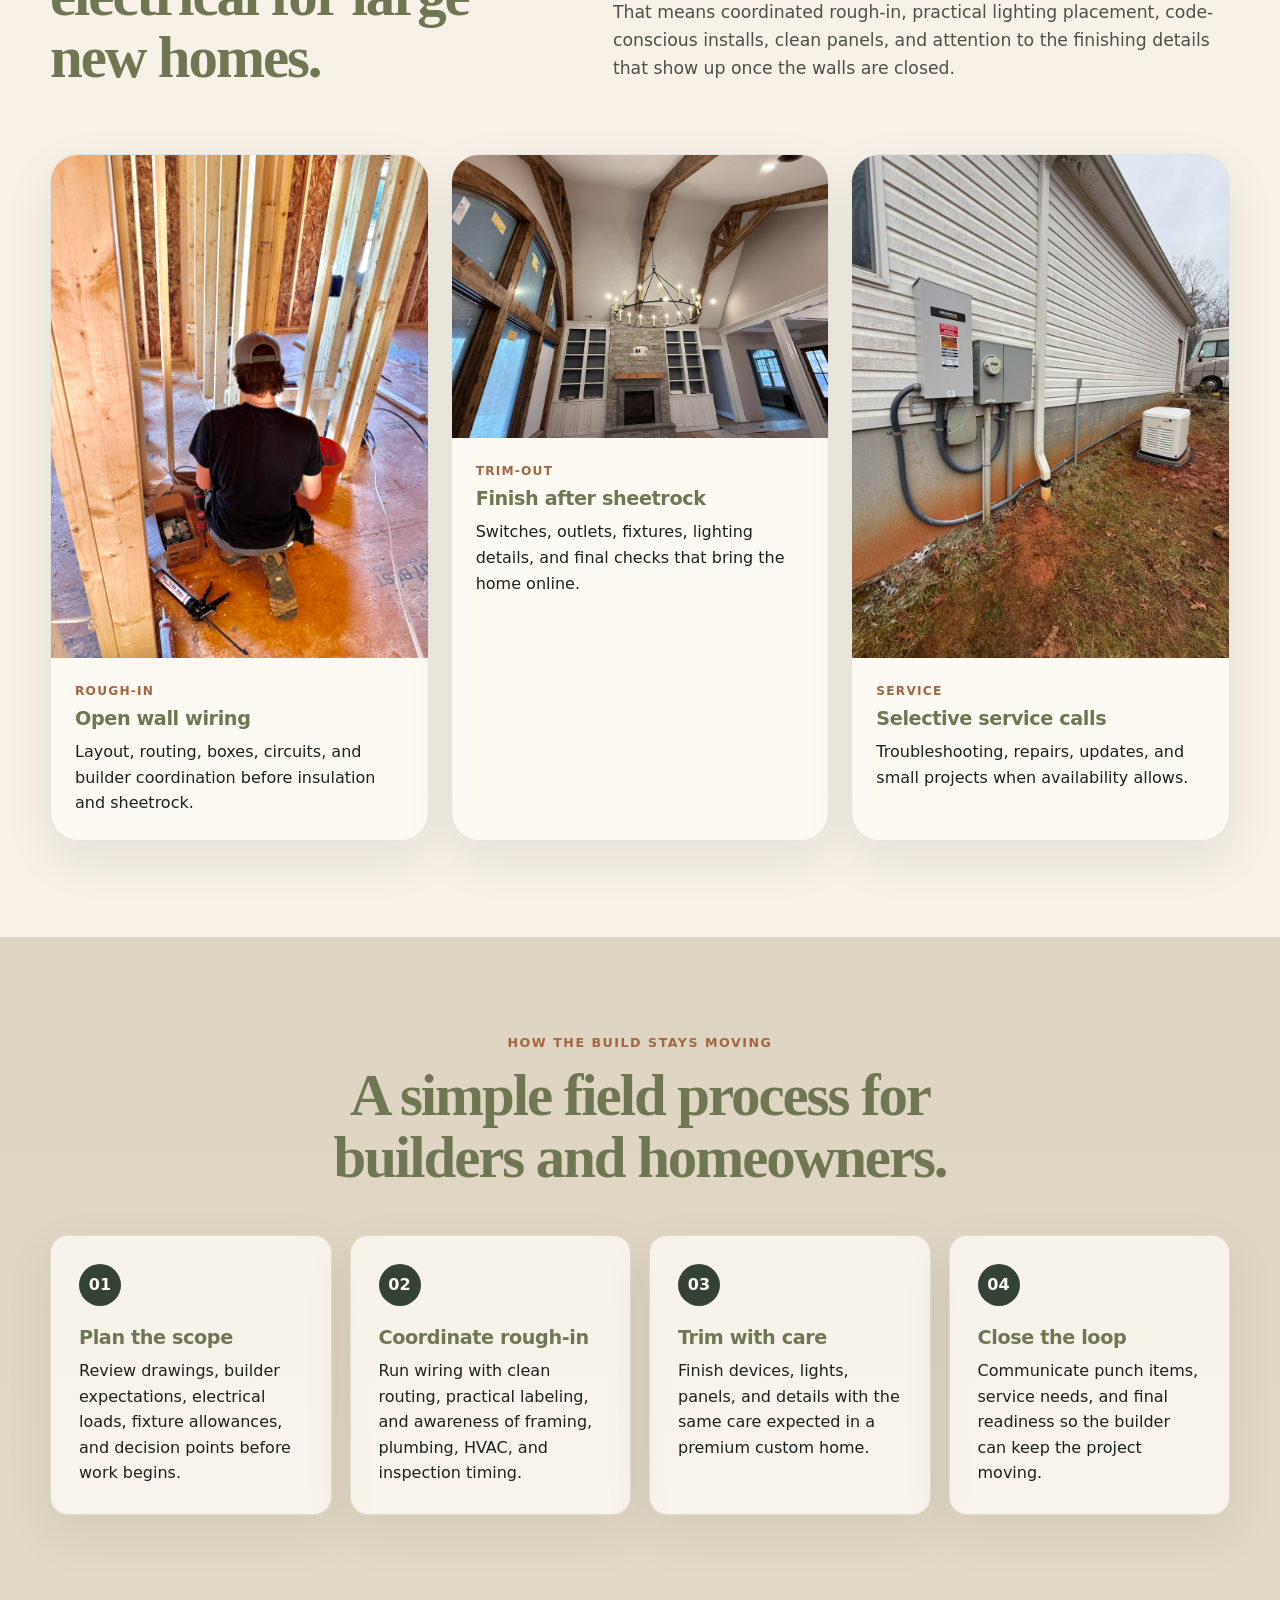
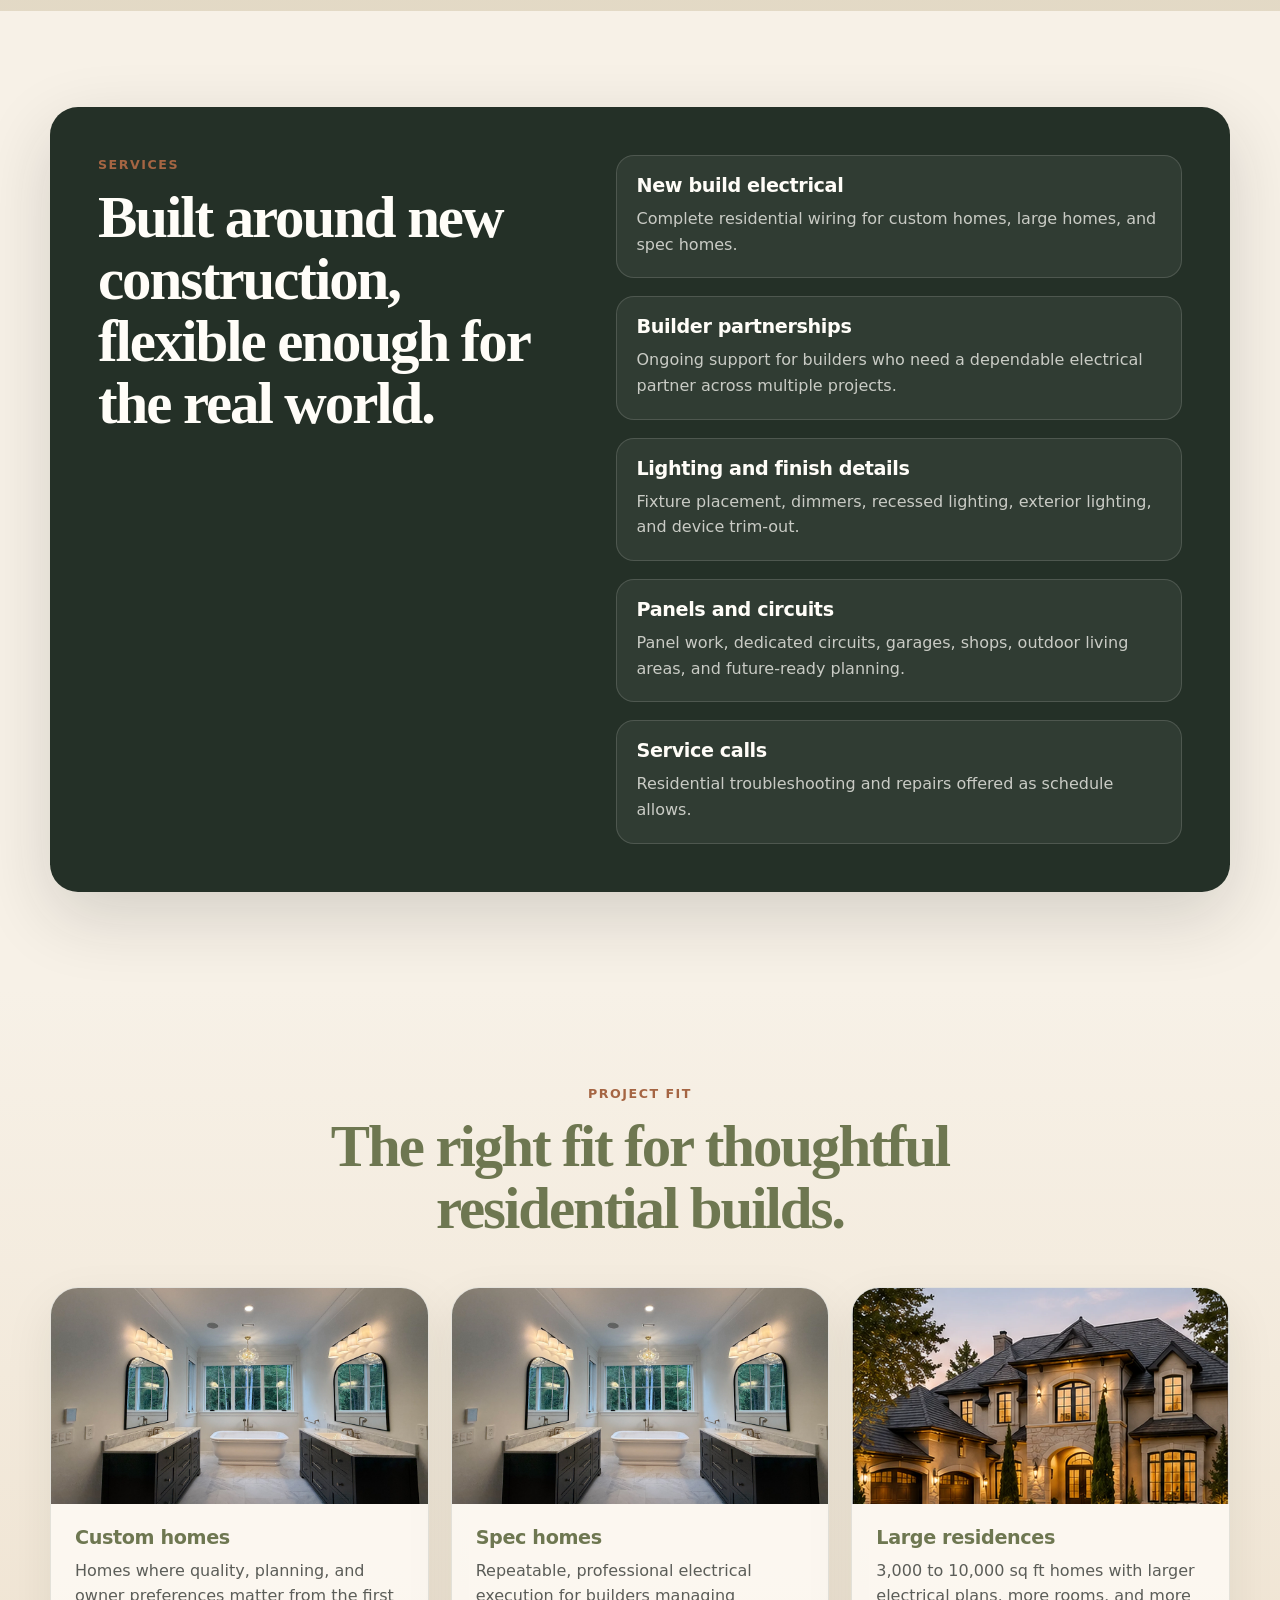
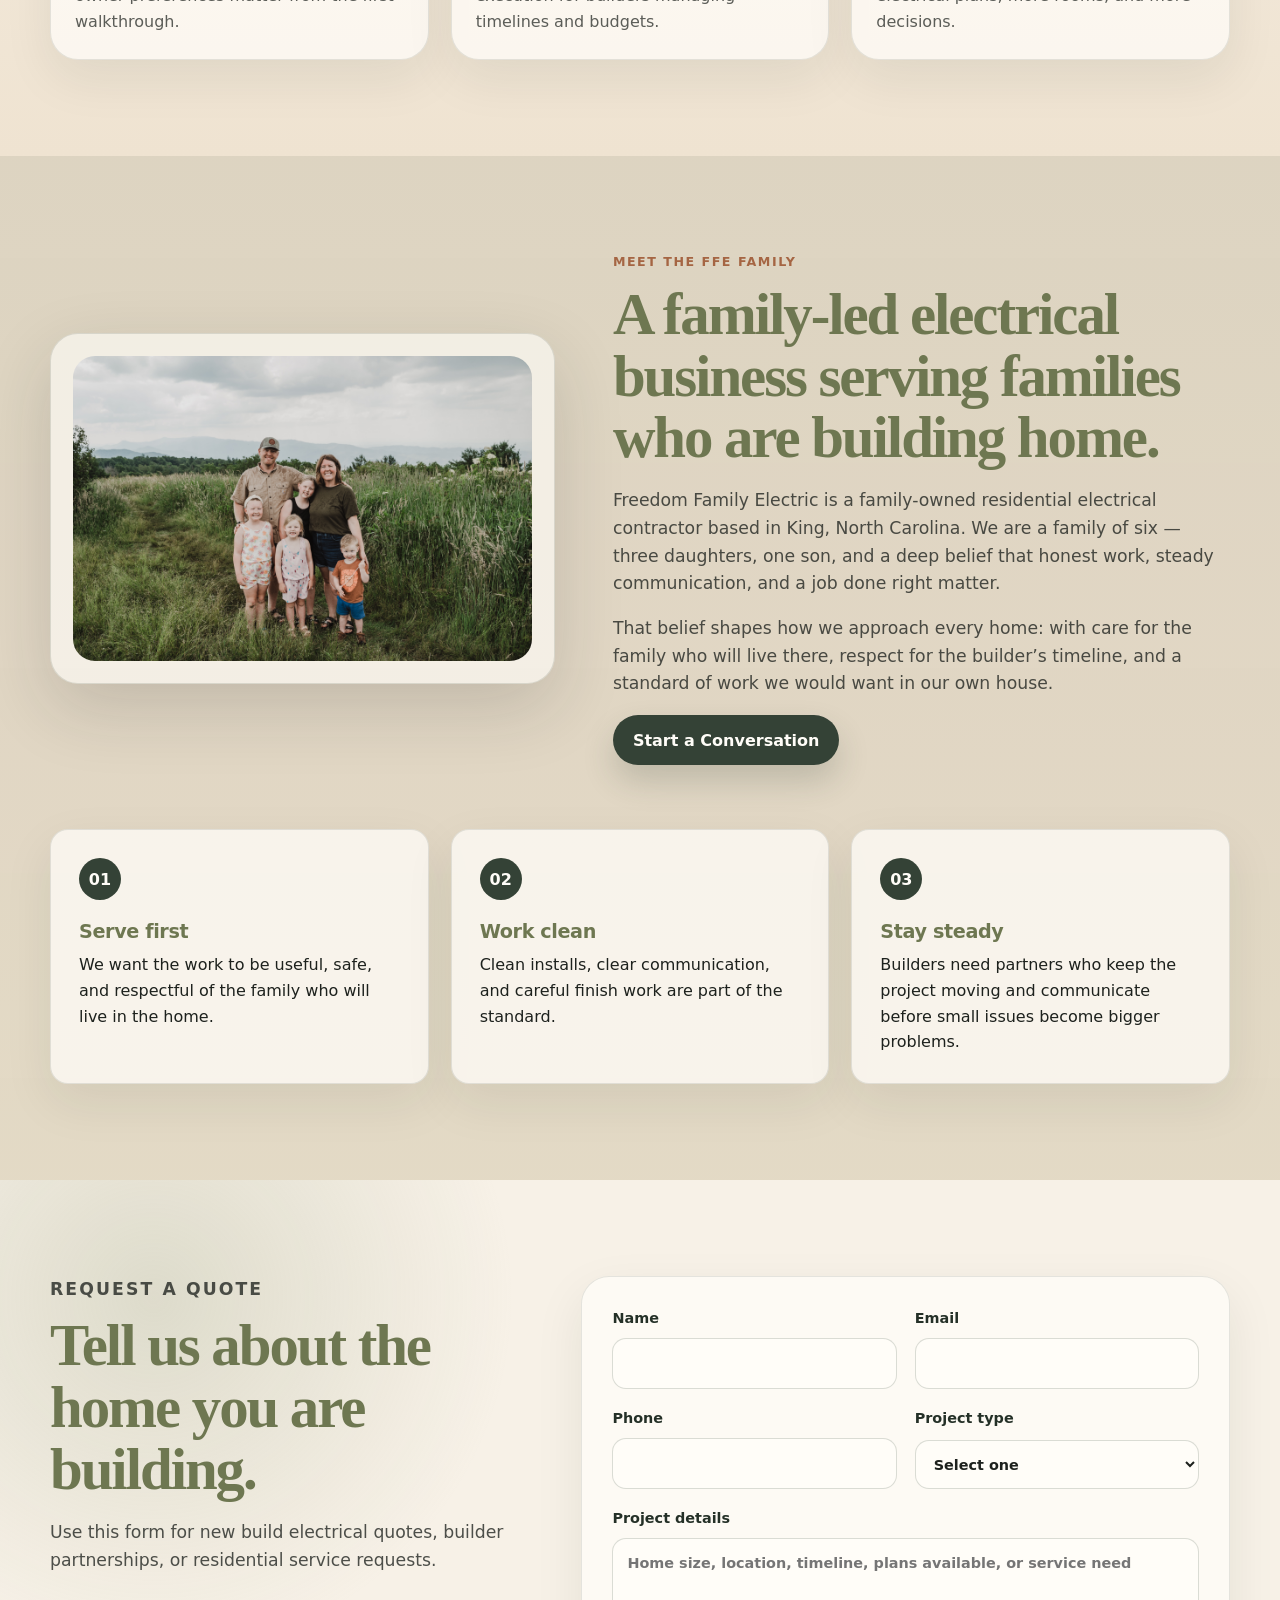
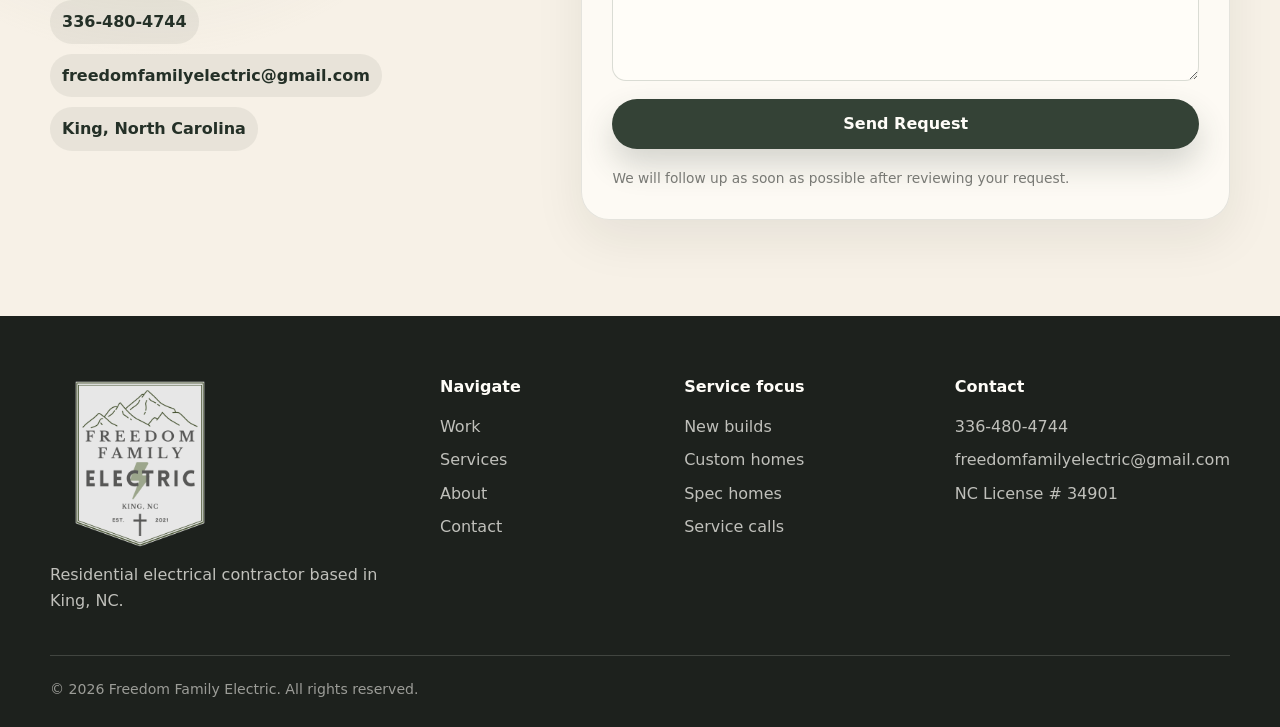
==== commit c7e12d40: "Update index.html" ====
--- a/index.html
+++ b/index.html
@@ -214,7 +214,7 @@
           <p>Homes where quality, planning, and owner preferences matter from the first walkthrough.</p>
         </article>
         <article class="project-card reveal delay-1">
-          <img class="project-visual" src="assets/img/spec-homes-card-1400x800.webp" alt="Finished kitchen interior with pendant lighting" width="1400" height="800" loading="lazy">
+          <img class="project-visual" src="assets/img/IMG_0006.jpeg" alt="Finished bathroom interior with vanity lighting" width="1400" height="800" loading="lazy">
           <h3>Spec homes</h3>
           <p>Repeatable, professional electrical execution for builders managing timelines and budgets.</p>
         </article>
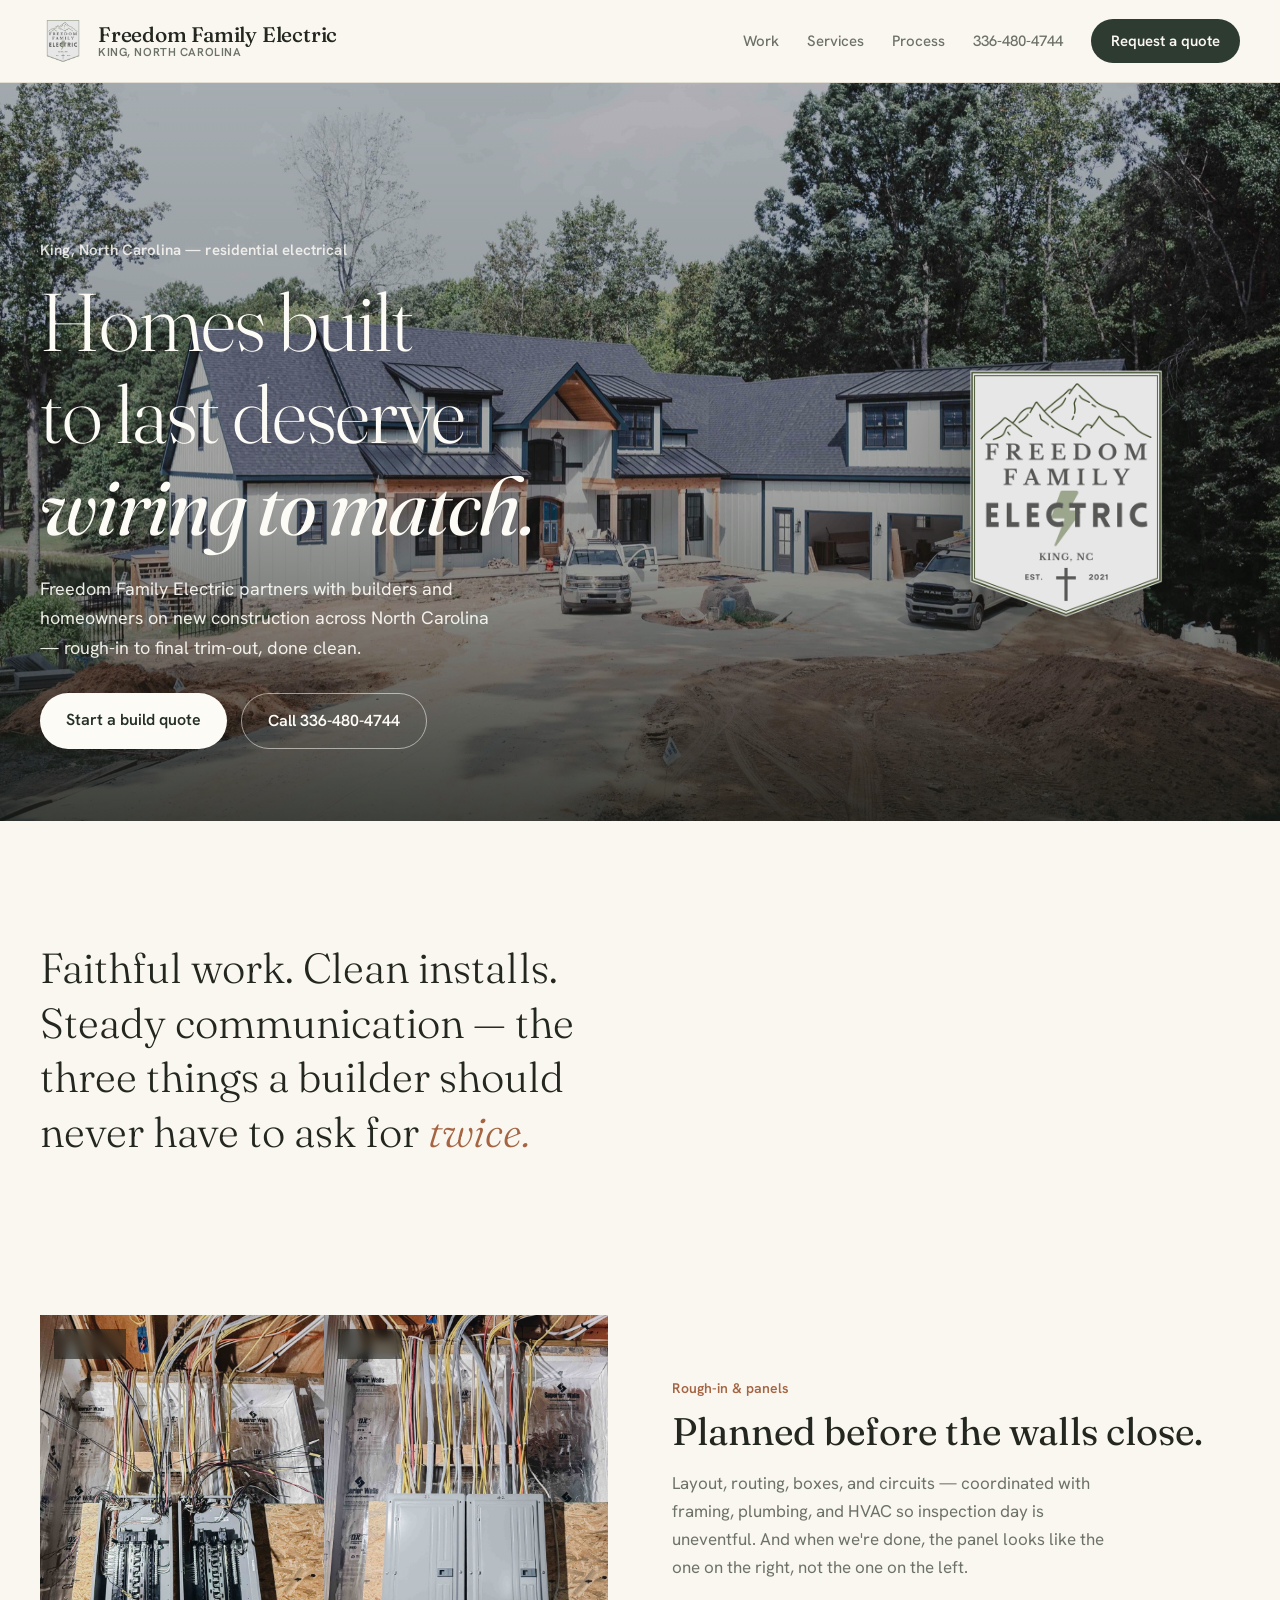
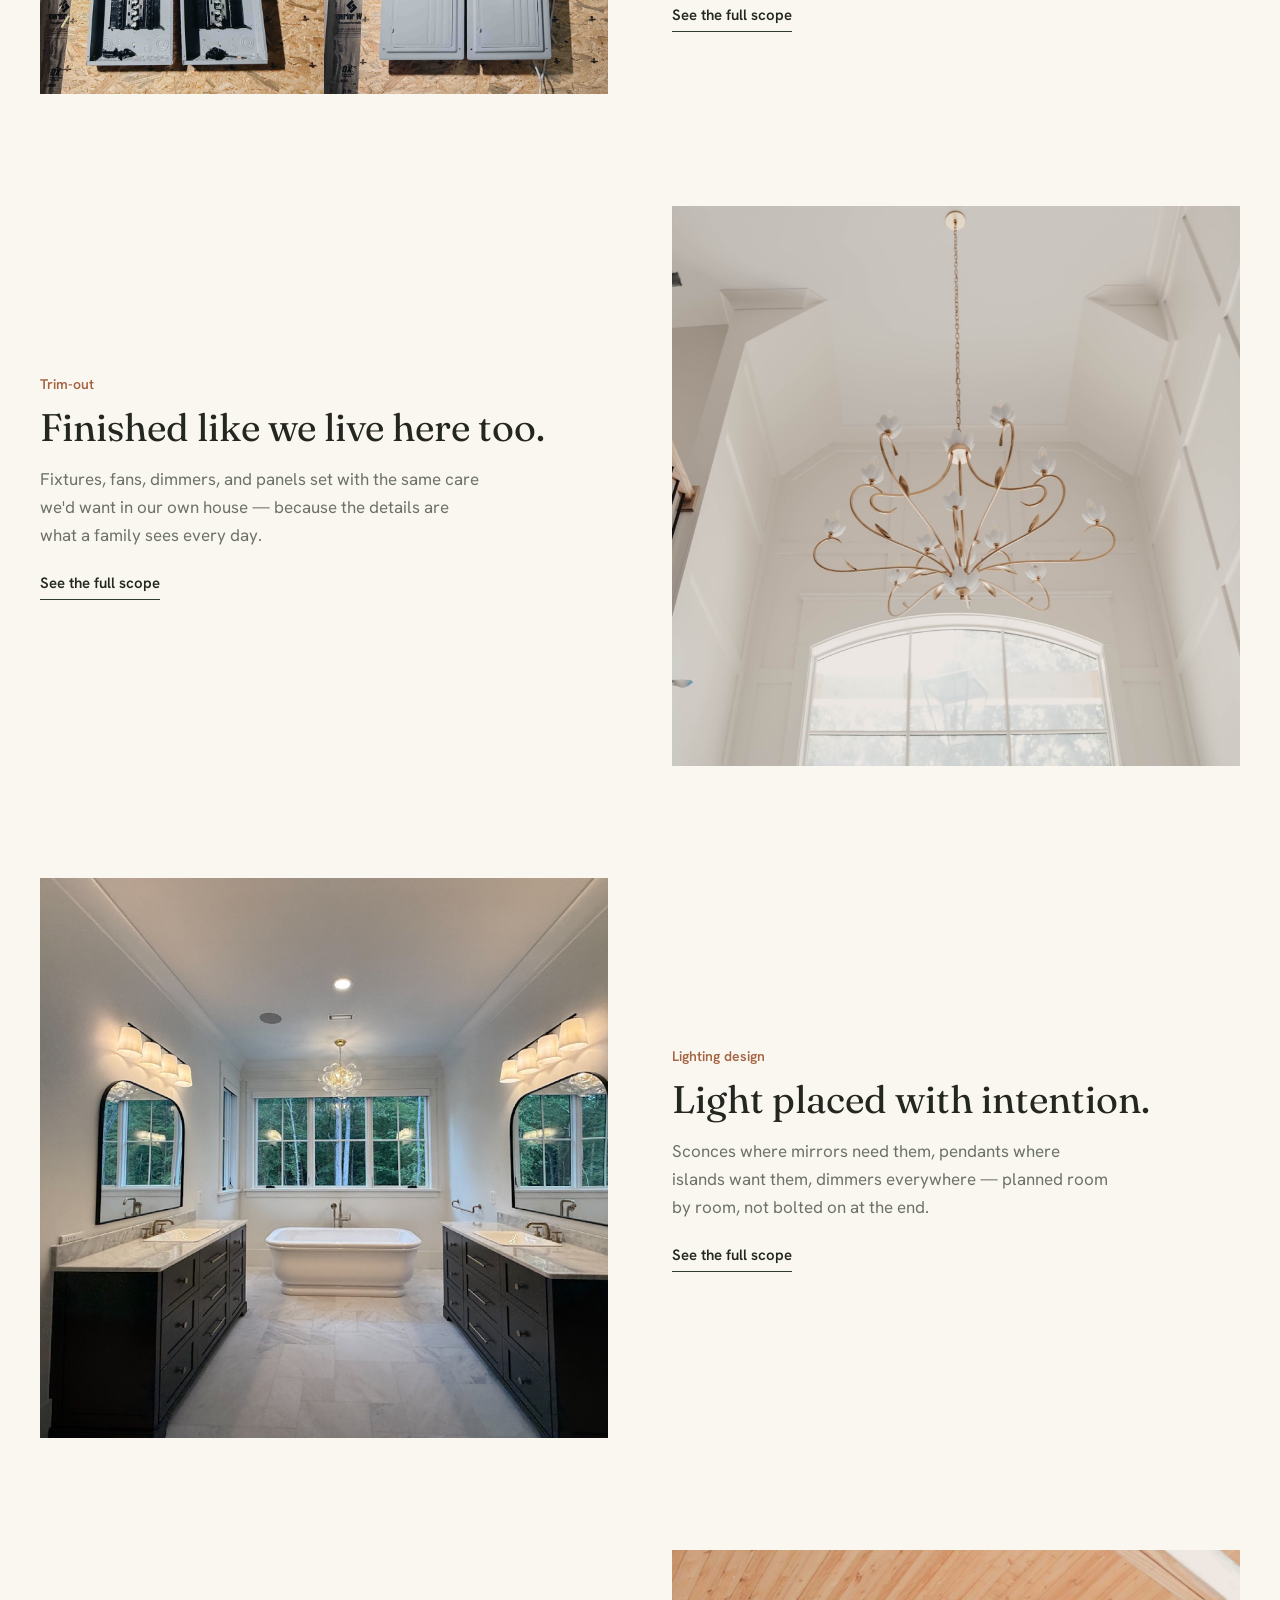
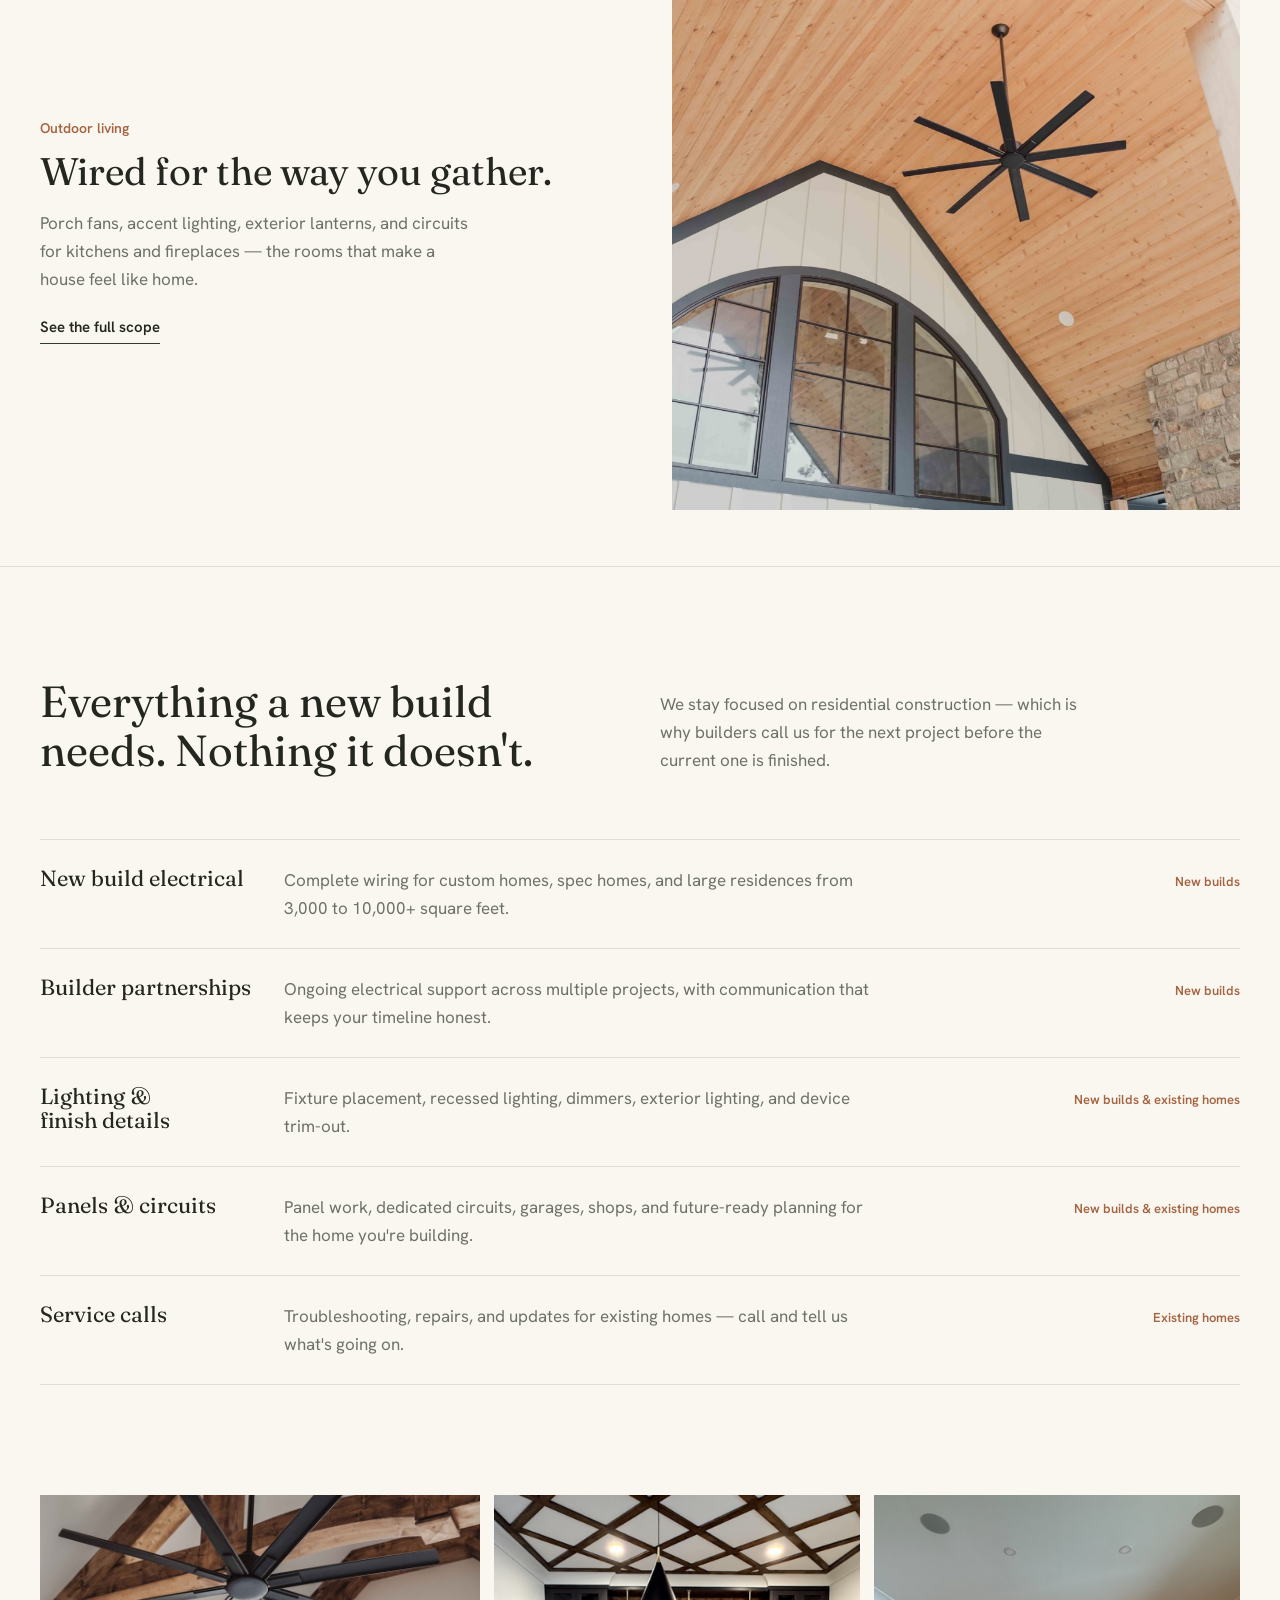
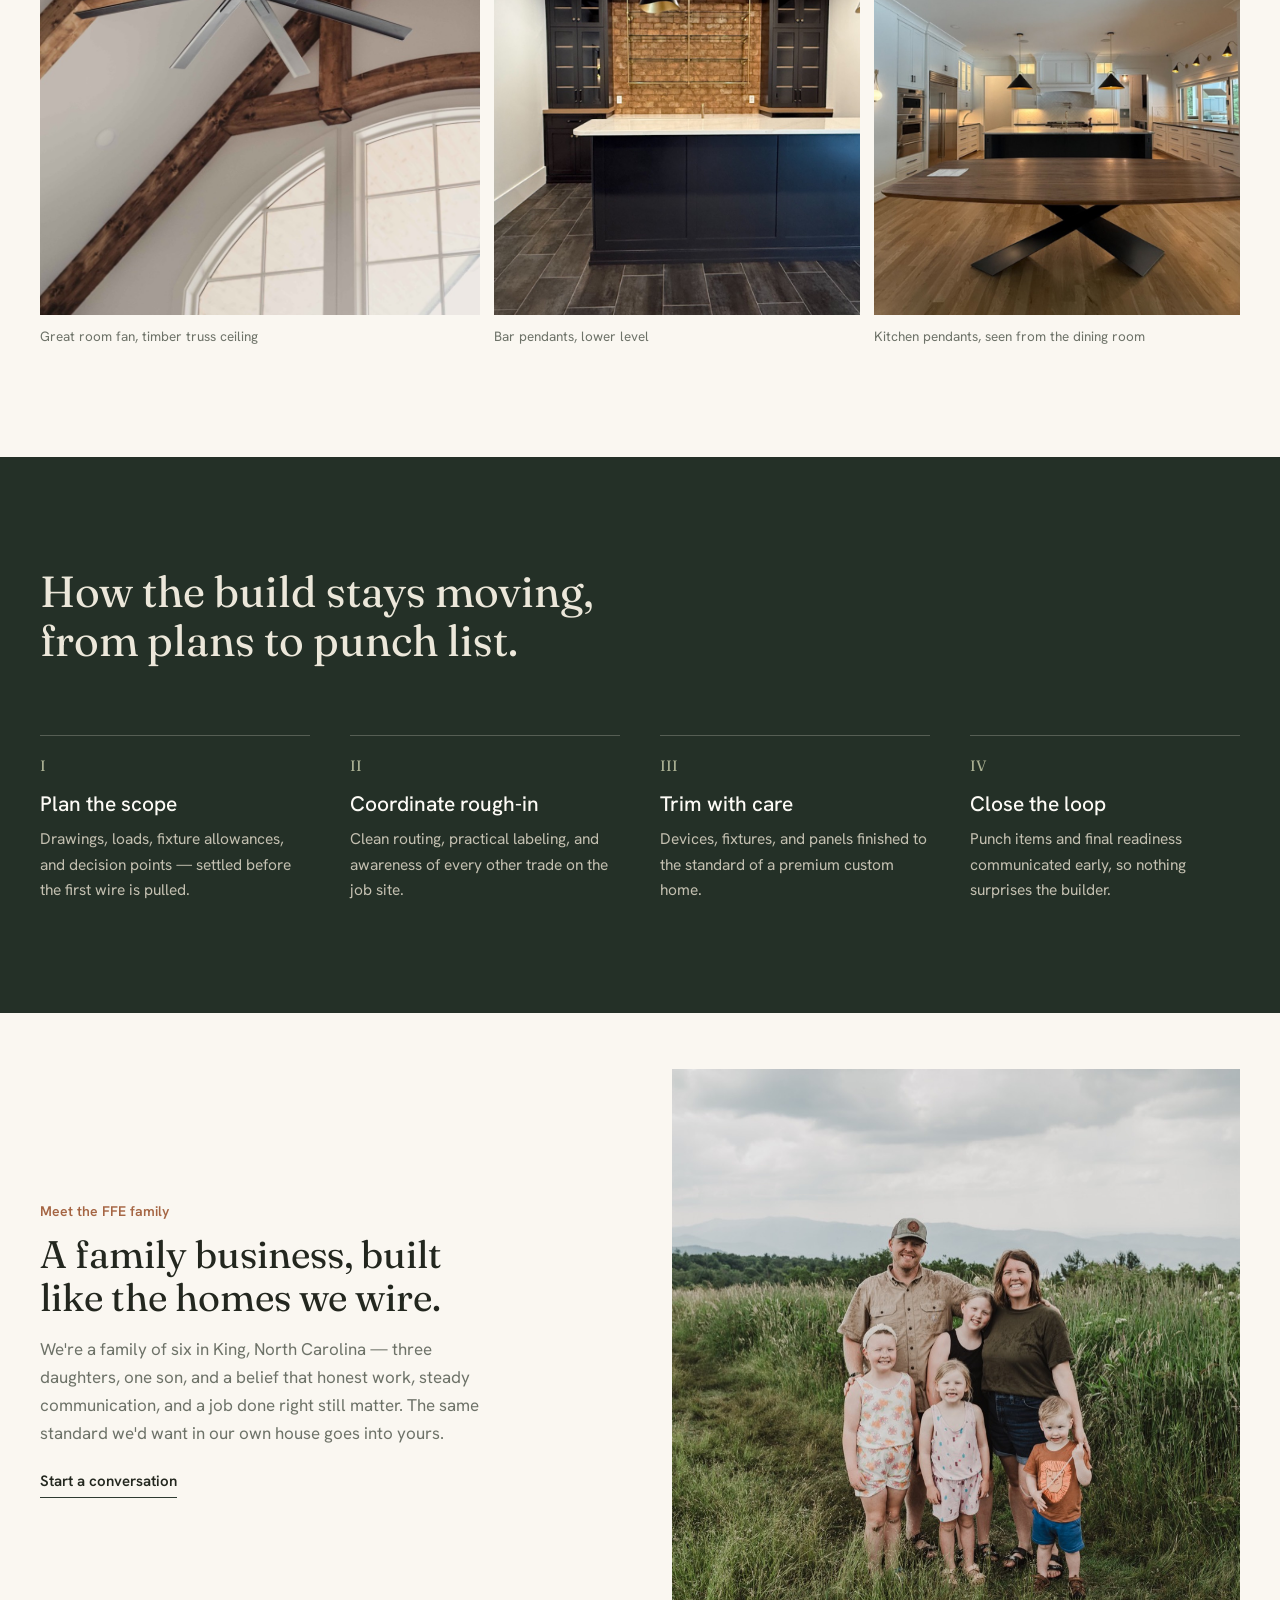
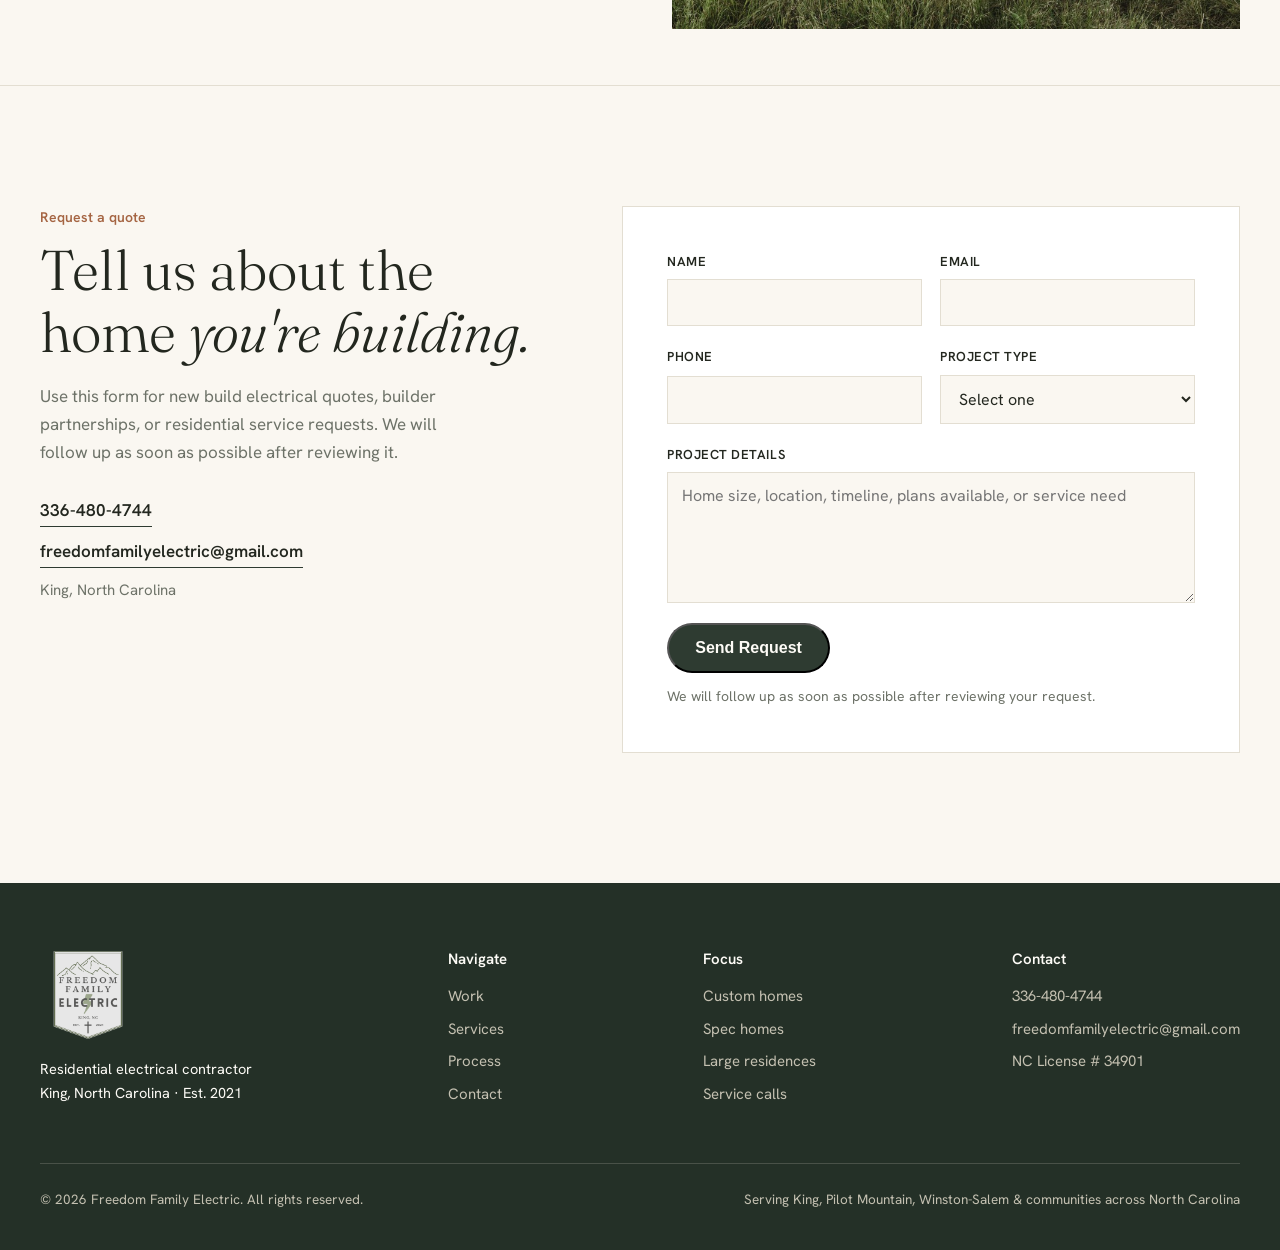
==== commit 65c18d7f: "Adopt Timber & Light homepage design; keep Formspree form Co-Authored-By: Claude Code <noreply@anthr" ====
--- a/index.html
+++ b/index.html
@@ -5,25 +5,27 @@
   <meta name="viewport" content="width=device-width, initial-scale=1">
   <title>Freedom Family Electric | New Build Electrical Contractor in King, NC</title>
   <meta name="description" content="Freedom Family Electric is a King, NC electrical contractor focused on premium new builds, custom homes, spec homes, and residential service calls across the Foothills and Triad.">
-  <meta name="theme-color" content="#344236">
+  <meta name="theme-color" content="#243027">
   <meta property="og:title" content="Freedom Family Electric | New Build Electrical Contractor">
   <meta property="og:description" content="Reliable electrical rough-in, trim-out, and service work for custom homes, spec homes, and large residential builds in King, NC and surrounding areas.">
   <meta property="og:type" content="website">
-  <meta property="og:image" content="https://freedomfamilyelectric.com/assets/img/hero-custom-home.svg">
+  <meta property="og:image" content="https://freedomfamilyelectric.com/assets/img/hero-house.jpg">
   <link rel="icon" href="assets/img/favicon.svg" type="image/svg+xml">
-  <link rel="preload" href="assets/css/styles.css" as="style">
-  <link rel="stylesheet" href="assets/css/styles.css">
- 
+  <link rel="preconnect" href="https://fonts.googleapis.com">
+  <link rel="preconnect" href="https://fonts.gstatic.com" crossorigin>
+  <link rel="stylesheet" href="https://fonts.googleapis.com/css2?family=Fraunces:opsz,wght@9..144,300;9..144,400;9..144,500;9..144,600&family=Hanken+Grotesk:wght@400;500;600&display=swap">
+  <link rel="preload" as="image" href="assets/img/hero-house.jpg">
+
   <!-- Google tag (gtag.js) -->
   <script async src="https://www.googletagmanager.com/gtag/js?id=G-WE2LG0CRR3"></script>
   <script>
     window.dataLayer = window.dataLayer || [];
     function gtag(){dataLayer.push(arguments);}
     gtag('js', new Date());
-  
+
     gtag('config', 'G-WE2LG0CRR3');
   </script>
-  
+
   <script type="application/ld+json">
   {
     "@context": "https://schema.org",
@@ -42,239 +44,428 @@
     "url": "https://freedomfamilyelectric.com"
   }
   </script>
+
+  <style>
+    :root {
+      --bone: #faf7f1;
+      --ink: #23271f;
+      --pine: #2e3b31;
+      --pine-deep: #243027;
+      --clay: #a56543;
+      --mist: #6d7268;
+      --hairline: #e3ded2;
+      --font-display: "Fraunces", Georgia, serif;
+      --font-body: "Hanken Grotesk", system-ui, sans-serif;
+    }
+    * { box-sizing: border-box; margin: 0; }
+    body {
+      background: var(--bone);
+      color: var(--ink);
+      font-family: var(--font-body);
+      font-size: 17px;
+      line-height: 1.65;
+    }
+    img { display: block; max-width: 100%; }
+    a { color: inherit; text-decoration: none; }
+    h1, h2, h3 { font-family: var(--font-display); font-weight: 400; line-height: 1.12; text-wrap: balance; }
+    .wrap { width: min(1200px, calc(100% - 48px)); margin-inline: auto; }
+    .skip-link {
+      position: absolute; left: 16px; top: -48px; z-index: 100;
+      background: var(--pine-deep); color: var(--bone);
+      padding: 10px 18px; border-radius: 999px; font-weight: 600; font-size: 15px;
+      transition: top .2s ease;
+    }
+    .skip-link:focus { top: 12px; }
+
+    /* header */
+    header {
+      position: sticky; top: 0; z-index: 40;
+      background: color-mix(in srgb, var(--bone) 90%, transparent);
+      backdrop-filter: blur(14px);
+      border-bottom: 1px solid var(--hairline);
+    }
+    .header-row {
+      display: flex; align-items: center; justify-content: space-between;
+      padding: 18px 0;
+    }
+    .brand-lock { display: flex; align-items: center; gap: 12px; }
+    .brand-lock img { width: 46px; height: 46px; object-fit: contain; }
+    .wordmark { font-family: var(--font-display); font-size: 21px; font-weight: 500; letter-spacing: -.01em; line-height: 1.1; }
+    .wordmark small { display: block; font-family: var(--font-body); font-size: 11.5px; font-weight: 600; letter-spacing: .05em; color: var(--mist); }
+    nav { display: flex; gap: 28px; align-items: center; font-size: 15px; font-weight: 500; }
+    nav a.quiet { color: var(--mist); }
+    nav a.quiet:hover { color: var(--ink); }
+    .cta-pill {
+      background: var(--pine); color: var(--bone);
+      padding: 10px 20px; border-radius: 999px; font-weight: 600;
+      transition: background .2s ease;
+    }
+    .cta-pill:hover { background: var(--pine-deep); }
+
+    /* hero */
+    .hero { position: relative; min-height: 640px; height: 82vh; display: flex; align-items: flex-end; }
+    .hero > img { position: absolute; inset: 0; width: 100%; height: 100%; object-fit: cover; }
+    .hero::after {
+      content: ""; position: absolute; inset: 0;
+      background: linear-gradient(to top, rgba(20, 25, 20, .78) 0%, rgba(20, 25, 20, .25) 45%, rgba(20, 25, 20, .12) 100%);
+    }
+    .hero-inner {
+      position: relative; z-index: 2; color: #fdfbf6; padding: 96px 0 72px;
+      display: grid; grid-template-columns: 1.4fr .6fr; gap: 40px; align-items: center;
+    }
+    .hero-copy .hero-kicker { font-size: 15px; font-weight: 600; letter-spacing: .01em; opacity: .85; margin-bottom: 14px; }
+    .hero h1 { font-size: clamp(44px, 6.4vw, 88px); font-weight: 300; letter-spacing: -.015em; max-width: 13ch; }
+    .hero h1 em { font-style: italic; font-weight: 400; }
+    .hero-copy > p:not(.hero-kicker) { max-width: 46ch; font-size: 18px; opacity: .92; margin-top: 22px; }
+    .hero-actions { display: flex; gap: 14px; flex-wrap: wrap; margin-top: 30px; }
+    .hero-brand { display: flex; justify-content: center; }
+    .hero-badge {
+      width: clamp(190px, 21vw, 300px); height: auto;
+      filter: drop-shadow(0 18px 44px rgba(15, 20, 15, .55));
+    }
+    .btn {
+      display: inline-block; padding: 14px 26px; border-radius: 999px;
+      font-weight: 600; font-size: 16px; transition: background .2s ease, color .2s ease;
+    }
+    .btn-light { background: #fdfbf6; color: var(--pine-deep); }
+    .btn-light:hover { background: #fff; }
+    .btn-ghost { border: 1px solid rgba(253, 251, 246, .55); color: #fdfbf6; }
+    .btn-ghost:hover { background: rgba(253, 251, 246, .12); }
+
+    /* statement */
+    .statement { padding: 120px 0 100px; }
+    .statement p {
+      font-family: var(--font-display); font-size: clamp(26px, 3.4vw, 42px);
+      font-weight: 300; line-height: 1.3; max-width: 26ch; text-wrap: balance;
+    }
+    .statement p em { font-style: italic; color: var(--clay); }
+
+    /* editorial work blocks */
+    .work-block {
+      display: grid; grid-template-columns: 1fr 1fr; gap: clamp(32px, 5vw, 80px);
+      align-items: center; padding: 56px 0;
+    }
+    .work-block.flip .work-photo { order: 2; }
+    .work-photo img { width: 100%; height: min(560px, 72vh); object-fit: cover; }
+    .compare { display: grid; grid-template-columns: 1fr 1fr; }
+    .compare figure { position: relative; }
+    .compare img { width: 100%; height: auto; aspect-ratio: 3 / 4; object-fit: cover; }
+    .compare figcaption {
+      position: absolute; top: 14px; left: 14px;
+      font-size: 12px; font-weight: 600; letter-spacing: .06em; text-transform: uppercase;
+      color: #fdfbf6; background: rgba(20, 25, 20, .55); backdrop-filter: blur(4px);
+      padding: 5px 12px; border-radius: 999px;
+    }
+    .work-copy .num { font-size: 14px; font-weight: 600; color: var(--clay); margin-bottom: 10px; }
+    .work-copy h2 { font-size: clamp(28px, 3vw, 40px); margin-bottom: 16px; }
+    .work-copy p { color: var(--mist); max-width: 44ch; }
+    .work-copy .link {
+      display: inline-block; margin-top: 22px; font-weight: 600; font-size: 15px;
+      border-bottom: 1.5px solid var(--pine); padding-bottom: 3px;
+    }
+
+    /* services */
+    .services { padding: 110px 0; border-top: 1px solid var(--hairline); }
+    .services-head { display: grid; grid-template-columns: 1fr 1fr; gap: 40px; margin-bottom: 64px; }
+    .services-head h2 { font-size: clamp(30px, 3.4vw, 46px); }
+    .services-head p { color: var(--mist); max-width: 44ch; align-self: end; }
+    .svc-row {
+      display: grid; grid-template-columns: 220px 1fr auto; gap: 24px; align-items: baseline;
+      padding: 26px 0; border-top: 1px solid var(--hairline);
+    }
+    .svc-row:last-child { border-bottom: 1px solid var(--hairline); }
+    .svc-row h3 { font-size: 22px; }
+    .svc-row p { color: var(--mist); max-width: 60ch; }
+    .svc-row .svc-tag { font-size: 13px; font-weight: 600; color: var(--clay); white-space: nowrap; }
+
+    /* photo strip */
+    .strip { padding: 0 0 110px; }
+    .strip-grid { display: grid; grid-template-columns: 1.2fr 1fr 1fr; gap: 14px; }
+    .strip-grid figure { position: relative; }
+    .strip-grid img { width: 100%; height: 420px; object-fit: cover; }
+    .strip-grid figcaption {
+      margin-top: 10px; font-size: 13.5px; color: var(--mist);
+    }
+
+    /* process */
+    .process { background: var(--pine-deep); color: #ece7da; padding: 110px 0; }
+    .process h2 { font-size: clamp(30px, 3.4vw, 46px); max-width: 22ch; margin-bottom: 70px; }
+    .process-grid { display: grid; grid-template-columns: repeat(4, 1fr); gap: 40px; }
+    .step h3 { font-size: 21px; font-weight: 500; margin: 0 0 10px; color: #fdfbf6; font-family: var(--font-body); }
+    .step p { font-size: 15.5px; color: #c4c0b1; }
+    .step .n {
+      font-family: var(--font-display); font-size: 15px; color: #a8ae91;
+      display: block; border-top: 1px solid rgba(236, 231, 218, .25); padding-top: 18px; margin-bottom: 14px;
+    }
+
+    /* contact */
+    .contact { padding: 120px 0 130px; border-top: 1px solid var(--hairline); }
+    .contact-grid { display: grid; grid-template-columns: .9fr 1.1fr; gap: clamp(40px, 6vw, 96px); align-items: start; }
+    .contact h2 { font-size: clamp(34px, 4.4vw, 56px); font-weight: 300; margin-bottom: 18px; }
+    .contact h2 em { font-style: italic; }
+    .contact-copy > p { color: var(--mist); max-width: 42ch; margin-bottom: 30px; }
+    .contact-methods { display: grid; gap: 10px; }
+    .contact-methods a { font-weight: 600; border-bottom: 1.5px solid var(--pine); align-self: start; padding-bottom: 2px; width: fit-content; }
+    .contact-methods a:hover { color: var(--pine); }
+    .contact-methods span { color: var(--mist); font-size: 15px; }
+    .contact-form {
+      background: #fff; border: 1px solid var(--hairline);
+      padding: clamp(28px, 4vw, 44px);
+      display: grid; grid-template-columns: 1fr 1fr; gap: 20px 18px;
+    }
+    .contact-form label { display: grid; gap: 7px; font-size: 13px; font-weight: 600; letter-spacing: .04em; text-transform: uppercase; color: var(--ink); }
+    .contact-form label.full { grid-column: 1 / -1; }
+    .contact-form input, .contact-form select, .contact-form textarea {
+      font-family: var(--font-body); font-size: 16px; color: var(--ink);
+      background: var(--bone); border: 1px solid var(--hairline);
+      padding: 12px 14px; width: 100%;
+    }
+    .contact-form textarea { resize: vertical; }
+    .contact-form input:focus, .contact-form select:focus, .contact-form textarea:focus {
+      outline: none; border-color: var(--pine); background: #fff;
+    }
+    .contact-form .btn { grid-column: 1 / -1; justify-self: start; }
+    .contact-form .form-note { grid-column: 1 / -1; font-size: 14px; color: var(--mist); margin-top: -8px; }
+    .btn-pine { background: var(--pine); color: #fdfbf6; }
+    .btn-pine:hover { background: var(--pine-deep); }
+
+    footer { background: var(--pine-deep); color: #c4c0b1; padding: 64px 0 40px; font-size: 15px; }
+    .foot-grid { display: flex; justify-content: space-between; gap: 40px; flex-wrap: wrap; margin-bottom: 56px; }
+    .foot-brand { font-family: var(--font-display); font-size: 22px; color: #fdfbf6; }
+    .foot-brand img { width: 96px; height: 96px; margin-bottom: 14px; }
+    .foot-brand p { font-size: 14.5px; font-family: var(--font-body); }
+    .foot-col { display: grid; gap: 8px; align-content: start; }
+    .foot-col strong { color: #fdfbf6; font-weight: 600; margin-bottom: 4px; }
+    .foot-col a:hover { color: #fdfbf6; }
+    .foot-bottom { border-top: 1px solid rgba(236, 231, 218, .18); padding-top: 24px; font-size: 13.5px; display: flex; justify-content: space-between; flex-wrap: wrap; gap: 12px; }
+
+    @media (max-width: 860px) {
+      nav a.quiet { display: none; }
+      .hero { height: auto; min-height: 0; }
+      .hero-inner { grid-template-columns: 1fr; gap: 0; padding: 56px 0 64px; }
+      .hero-brand { order: -1; margin-bottom: 4px; }
+      .hero-badge { width: 110px; }
+      .work-block, .services-head, .contact-grid { grid-template-columns: 1fr; }
+      .work-photo img { height: auto; aspect-ratio: 4 / 3; }
+      .work-block.flip .work-photo { order: 0; }
+      .strip-grid { grid-template-columns: 1fr; }
+      .strip-grid img { height: auto; aspect-ratio: 4 / 3; }
+      .process-grid { grid-template-columns: 1fr 1fr; }
+      .svc-row { grid-template-columns: 1fr; gap: 6px; }
+      .contact-form { grid-template-columns: 1fr; }
+      .statement { padding: 80px 0 70px; }
+      .contact { padding: 80px 0 90px; }
+    }
+    @media (prefers-reduced-motion: no-preference) {
+      .hero-inner { animation: rise .9s ease both; }
+      @keyframes rise { from { opacity: 0; transform: translateY(18px); } to { opacity: 1; transform: none; } }
+    }
+  </style>
 </head>
 <body>
   <a class="skip-link" href="#main">Skip to content</a>
 
-  <header class="site-header" data-header>
-    <div class="container header-inner">
-      <a class="brand" href="index.html" aria-label="Freedom Family Electric home">
-        <span class="brand-text">Freedom Family Electric</span>
+  <header>
+    <div class="wrap header-row">
+      <a class="brand-lock" href="index.html" aria-label="Freedom Family Electric home">
+        <img src="assets/img/ffe-logo.png" alt="Freedom Family Electric badge logo — Pilot Mountain with cross, est. 2021">
+        <span class="wordmark">Freedom Family Electric<small>KING, NORTH CAROLINA</small></span>
       </a>
-
-      <button class="nav-toggle" type="button" aria-expanded="false" aria-controls="site-nav" data-nav-toggle>
-        <span class="sr-only">Open menu</span>
-        <span></span>
-        <span></span>
-        <span></span>
-      </button>
-
-      <nav class="site-nav" id="site-nav" aria-label="Main navigation" data-nav>
-        <a href="#work">Work</a>
-        <a href="#process">Process</a>
-        <a href="#services">Services</a>
-        <a href="#projects">Projects</a>
-        <a href="#about">About</a>
-        <a class="nav-cta" href="#contact">Request Quote</a>
+      <nav aria-label="Main navigation">
+        <a class="quiet" href="#work">Work</a>
+        <a class="quiet" href="#services">Services</a>
+        <a class="quiet" href="#process">Process</a>
+        <a class="quiet" href="tel:+13364804744">336-480-4744</a>
+        <a class="cta-pill" href="#contact">Request a quote</a>
       </nav>
     </div>
   </header>
 
   <main id="main">
-    <section class="hero section-pad">
-      <div class="container hero-stack">
-        <div class="hero-logo reveal" aria-label="Freedom Family Electric badge logo">
-          <img src="assets/img/FFE-Logo-1.png" alt="Freedom Family Electric badge logo" width="400" height="400">
-        </div>
-
-        <div class="hero-copy reveal delay-1">
-          <p class="eyebrow">King, NC residential electrical contractor</p>
-          <h1>Electric work for homes that are built to last.</h1>
-          <p class="hero-lede">Freedom Family Electric partners with builders and homeowners on new build residences, spec homes, and custom homes from rough-in to final trim-out.</p>
+    <section class="hero">
+      <img src="assets/img/hero-house.jpg" alt="New custom home with work trucks in the driveway">
+      <div class="wrap hero-inner">
+        <div class="hero-copy">
+          <p class="hero-kicker">King, North Carolina — residential electrical</p>
+          <h1>Homes built to last deserve <em>wiring to match.</em></h1>
+          <p>Freedom Family Electric partners with builders and homeowners on new construction across North Carolina — rough-in to final trim-out, done clean.</p>
           <div class="hero-actions">
-            <a class="button primary" href="#contact">Start a Build Quote</a>
-            <a class="button secondary" href="tel:+13364804744">Call 336-480-4744</a>
-          </div>
-          <ul class="trust-row" aria-label="Key trust points">
-            <li>New builds</li>
-            <li>Custom homes</li>
-            <li>Service calls</li>
-          </ul>
-        </div>
-      </div>
-    </section>
-
-    <section class="intro-band" aria-label="Brand promise">
-      <div class="container intro-grid">
-        <p>Faithful work. Clean installs. Steady communication.</p>
-        <p>Serving builders and families across King, Pilot Mountain, Winston-Salem, and the surrounding NC foothills.</p>
-      </div>
-    </section>
-
-    <section class="section-pad" id="work">
-      <div class="container two-col">
-        <div class="section-heading reveal">
-          <p class="eyebrow">What we do best</p>
-          <h2>Premium residential electrical for large new homes.</h2>
-        </div>
-        <div class="body-copy reveal delay-1">
-          <p>Freedom Family Electric is positioned around the work that requires planning, consistency, and trust: large residential builds where the electrical system must support the way a family will actually live in the home.</p>
-          <p>That means coordinated rough-in, practical lighting placement, code-conscious installs, clean panels, and attention to the finishing details that show up once the walls are closed.</p>
-        </div>
-      </div>
-
-      <div class="container cards-grid work-cards">
-        <article class="feature-card reveal">
-          <img src="assets/img/rough-in-pey.jpg" alt="Open wall framing with electrical rough-in wiring" width="1400" height="933" loading="lazy">
-          <div>
-            <p class="card-kicker">Rough-in</p>
-            <h3>Open wall wiring</h3>
-            <p>Layout, routing, boxes, circuits, and builder coordination before insulation and sheetrock.</p>
-          </div>
-        </article>
-        <article class="feature-card reveal delay-1">
-          <img src="assets/img/house-interior-finished-chandalier.jpg" alt="Finished great room with chandelier and custom lighting" width="2048" height="1536" loading="lazy">
-          <div>
-            <p class="card-kicker">Trim-out</p>
-            <h3>Finish after sheetrock</h3>
-            <p>Switches, outlets, fixtures, lighting details, and final checks that bring the home online.</p>
-          </div>
-        </article>
-        <article class="feature-card reveal delay-2">
-          <img src="assets/img/generator.jpg" alt="Generac generator and transfer switch installation" width="960" height="1280" loading="lazy">
-          <div>
-            <p class="card-kicker">Service</p>
-            <h3>Selective service calls</h3>
-            <p>Troubleshooting, repairs, updates, and small projects when availability allows.</p>
-          </div>
-        </article>
-      </div>
-    </section>
-
-    <section class="section-pad muted" id="process">
-      <div class="container section-heading centered reveal">
-        <p class="eyebrow">How the build stays moving</p>
-        <h2>A simple field process for builders and homeowners.</h2>
-      </div>
-
-      <div class="container process-grid">
-        <article class="process-step reveal">
-          <span>01</span>
-          <h3>Plan the scope</h3>
-          <p>Review drawings, builder expectations, electrical loads, fixture allowances, and decision points before work begins.</p>
-        </article>
-        <article class="process-step reveal delay-1">
-          <span>02</span>
-          <h3>Coordinate rough-in</h3>
-          <p>Run wiring with clean routing, practical labeling, and awareness of framing, plumbing, HVAC, and inspection timing.</p>
-        </article>
-        <article class="process-step reveal delay-2">
-          <span>03</span>
-          <h3>Trim with care</h3>
-          <p>Finish devices, lights, panels, and details with the same care expected in a premium custom home.</p>
-        </article>
-        <article class="process-step reveal delay-3">
-          <span>04</span>
-          <h3>Close the loop</h3>
-          <p>Communicate punch items, service needs, and final readiness so the builder can keep the project moving.</p>
-        </article>
-      </div>
-    </section>
-
-    <section class="section-pad" id="services">
-      <div class="container split-panel">
-        <div class="section-heading reveal">
-          <p class="eyebrow">Services</p>
-          <h2>Built around new construction, flexible enough for the real world.</h2>
-        </div>
-        <div class="service-list reveal delay-1">
-          <div>
-            <h3>New build electrical</h3>
-            <p>Complete residential wiring for custom homes, large homes, and spec homes.</p>
-          </div>
-          <div>
-            <h3>Builder partnerships</h3>
-            <p>Ongoing support for builders who need a dependable electrical partner across multiple projects.</p>
-          </div>
-          <div>
-            <h3>Lighting and finish details</h3>
-            <p>Fixture placement, dimmers, recessed lighting, exterior lighting, and device trim-out.</p>
-          </div>
-          <div>
-            <h3>Panels and circuits</h3>
-            <p>Panel work, dedicated circuits, garages, shops, outdoor living areas, and future-ready planning.</p>
-          </div>
-          <div>
-            <h3>Service calls</h3>
-            <p>Residential troubleshooting and repairs offered as schedule allows.</p>
-          </div>
-        </div>
-      </div>
-    </section>
-
-    <section class="section-pad project-section" id="projects">
-      <div class="container section-heading centered reveal">
-        <p class="eyebrow">Project fit</p>
-        <h2>The right fit for thoughtful residential builds.</h2>
-      </div>
-      <div class="container project-grid">
-        <article class="project-card reveal">
-          <img class="project-visual" src="assets/img/IMG_0006.jpeg" alt="Custom modern mountain home exterior at sunset" width="1400" height="800" loading="lazy">
-          <h3>Custom homes</h3>
-          <p>Homes where quality, planning, and owner preferences matter from the first walkthrough.</p>
-        </article>
-        <article class="project-card reveal delay-1">
-          <img class="project-visual" src="assets/img/IMG_0006.jpeg" alt="Finished bathroom interior with vanity lighting" width="1400" height="800" loading="lazy">
-          <h3>Spec homes</h3>
-          <p>Repeatable, professional electrical execution for builders managing timelines and budgets.</p>
-        </article>
-        <article class="project-card reveal delay-2">
-          <img class="project-visual" src="assets/img/large-residences-card-1400x800.webp" alt="Large French-style estate exterior at dusk" width="1400" height="800" loading="lazy">
-          <h3>Large residences</h3>
-          <p>3,000 to 10,000 sq ft homes with larger electrical plans, more rooms, and more decisions.</p>
-        </article>
-      </div>
-    </section>
-
-    <section class="values section-pad muted" id="about">
-      <div class="container two-col align-center">
-        <div class="about-photo reveal">
-          <img src="assets/img/family.jpg" alt="Family photo of the Freedom Family Electric owners" width="2100" height="1400" loading="lazy">
-        </div>
-        <div class="section-heading reveal delay-1">
-          <p class="eyebrow">Meet the FFE family</p>
-          <h2>A family-led electrical business serving families who are building home.</h2>
-          <p>Freedom Family Electric is a family-owned residential electrical contractor based in King, North Carolina. We are a family of six — three daughters, one son, and a deep belief that honest work, steady communication, and a job done right matter.</p>
-          <p>That belief shapes how we approach every home: with care for the family who will live there, respect for the builder’s timeline, and a standard of work we would want in our own house.</p>
-          <a class="button primary" href="#contact">Start a Conversation</a>
-        </div>
-      </div>
-
-      <div class="container values-list" style="margin-top: 64px;">
-        <article class="process-step reveal">
-          <span>01</span>
-          <h3>Serve first</h3>
-          <p>We want the work to be useful, safe, and respectful of the family who will live in the home.</p>
-        </article>
-        <article class="process-step reveal delay-1">
-          <span>02</span>
-          <h3>Work clean</h3>
-          <p>Clean installs, clear communication, and careful finish work are part of the standard.</p>
-        </article>
-        <article class="process-step reveal delay-2">
-          <span>03</span>
-          <h3>Stay steady</h3>
-          <p>Builders need partners who keep the project moving and communicate before small issues become bigger problems.</p>
-        </article>
-      </div>
-    </section>
-
-    <section class="section-pad contact-section" id="contact">
-      <div class="container contact-grid">
-        <div class="contact-copy reveal">
-          <p class="eyebrow">Request a quote</p>
-          <h2>Tell us about the home you are building.</h2>
-          <p>Use this form for new build electrical quotes, builder partnerships, or residential service requests.</p>
-            <div class="contact-methods">
-              <a href="tel:+13364804744">336-480-4744</a>
-              <a href="mailto:freedomfamilyelectric@gmail.com">freedomfamilyelectric@gmail.com</a>
-              <span>King, North Carolina</span>
-          </div>  
-        </div>
-
-       <form class="contact-form reveal delay-1" action="https://formspree.io/f/mbdebqgk" method="post">
-         <input type="hidden" name="_subject" value="New Freedom Family Electric Website Request">
-         <input type="hidden" name="_redirect" value="https://freedomfamilyelectric.com/#contact">
+            <a class="btn btn-light" href="#contact">Start a build quote</a>
+            <a class="btn btn-ghost" href="tel:+13364804744">Call 336-480-4744</a>
+          </div>
+        </div>
+        <div class="hero-brand">
+          <img class="hero-badge" src="assets/img/ffe-logo.png" alt="Freedom Family Electric badge logo — Pilot Mountain with cross, est. 2021">
+        </div>
+      </div>
+    </section>
+
+    <section class="statement wrap">
+      <p>Faithful work. Clean installs. Steady communication — the three things a builder should never have to ask for <em>twice.</em></p>
+    </section>
+
+    <section id="work">
+      <div class="wrap">
+        <div class="work-block">
+          <div class="work-photo">
+            <div class="compare">
+              <figure>
+                <img src="assets/img/panel-before.jpg" alt="Main breaker panel before — cluttered and disorganized wiring" loading="lazy">
+                <figcaption>Before</figcaption>
+              </figure>
+              <figure>
+                <img src="assets/img/panel-after.jpg" alt="Main breaker panel after — cleanly organized wiring with doors closed" loading="lazy">
+                <figcaption>After</figcaption>
+              </figure>
+            </div>
+          </div>
+          <div class="work-copy">
+            <p class="num">Rough-in &amp; panels</p>
+            <h2>Planned before the walls close.</h2>
+            <p>Layout, routing, boxes, and circuits — coordinated with framing, plumbing, and HVAC so inspection day is uneventful. And when we're done, the panel looks like the one on the right, not the one on the left.</p>
+            <a class="link" href="#services">See the full scope</a>
+          </div>
+        </div>
+
+        <div class="work-block flip">
+          <div class="work-photo"><img src="assets/img/interior-chandalier.jpg" alt="Chandelier hung in a two-story foyer with arched window" loading="lazy"></div>
+          <div class="work-copy">
+            <p class="num">Trim-out</p>
+            <h2>Finished like we live here too.</h2>
+            <p>Fixtures, fans, dimmers, and panels set with the same care we'd want in our own house — because the details are what a family sees every day.</p>
+            <a class="link" href="#services">See the full scope</a>
+          </div>
+        </div>
+
+        <div class="work-block">
+          <div class="work-photo"><img src="assets/img/bath-vanities.jpg" alt="Primary bath with dual vanities, sconces, and chandelier" loading="lazy"></div>
+          <div class="work-copy">
+            <p class="num">Lighting design</p>
+            <h2>Light placed with intention.</h2>
+            <p>Sconces where mirrors need them, pendants where islands want them, dimmers everywhere — planned room by room, not bolted on at the end.</p>
+            <a class="link" href="#services">See the full scope</a>
+          </div>
+        </div>
+
+        <div class="work-block flip">
+          <div class="work-photo"><img src="assets/img/exterior-fan.jpg" alt="Outdoor living porch with tongue-and-groove ceiling and black fan" loading="lazy"></div>
+          <div class="work-copy">
+            <p class="num">Outdoor living</p>
+            <h2>Wired for the way you gather.</h2>
+            <p>Porch fans, accent lighting, exterior lanterns, and circuits for kitchens and fireplaces — the rooms that make a house feel like home.</p>
+            <a class="link" href="#services">See the full scope</a>
+          </div>
+        </div>
+      </div>
+    </section>
+
+    <section class="services" id="services">
+      <div class="wrap">
+        <div class="services-head">
+          <h2>Everything a new build needs. Nothing it doesn't.</h2>
+          <p>We stay focused on residential construction — which is why builders call us for the next project before the current one is finished.</p>
+        </div>
+        <div class="svc-row">
+          <h3>New build electrical</h3>
+          <p>Complete wiring for custom homes, spec homes, and large residences from 3,000 to 10,000+ square feet.</p>
+          <span class="svc-tag">New builds</span>
+        </div>
+        <div class="svc-row">
+          <h3>Builder partnerships</h3>
+          <p>Ongoing electrical support across multiple projects, with communication that keeps your timeline honest.</p>
+          <span class="svc-tag">New builds</span>
+        </div>
+        <div class="svc-row">
+          <h3>Lighting &amp; finish details</h3>
+          <p>Fixture placement, recessed lighting, dimmers, exterior lighting, and device trim-out.</p>
+          <span class="svc-tag">New builds &amp; existing homes</span>
+        </div>
+        <div class="svc-row">
+          <h3>Panels &amp; circuits</h3>
+          <p>Panel work, dedicated circuits, garages, shops, and future-ready planning for the home you're building.</p>
+          <span class="svc-tag">New builds &amp; existing homes</span>
+        </div>
+        <div class="svc-row">
+          <h3>Service calls</h3>
+          <p>Troubleshooting, repairs, and updates for existing homes — call and tell us what's going on.</p>
+          <span class="svc-tag">Existing homes</span>
+        </div>
+      </div>
+    </section>
+
+    <section class="strip">
+      <div class="wrap strip-grid">
+        <figure>
+          <img src="assets/img/interior-fan-close-up.jpg" alt="Close view of a black ceiling fan between timber trusses" loading="lazy">
+          <figcaption>Great room fan, timber truss ceiling</figcaption>
+        </figure>
+        <figure>
+          <img src="assets/img/bar-pendants.jpg" alt="Basement bar with black cone pendants and brick backsplash" loading="lazy">
+          <figcaption>Bar pendants, lower level</figcaption>
+        </figure>
+        <figure>
+          <img src="assets/img/staircase-chandeliers.jpg" alt="View from the dining room into a kitchen with two pendant lights hanging over the counter" loading="lazy">
+          <figcaption>Kitchen pendants, seen from the dining room</figcaption>
+        </figure>
+      </div>
+    </section>
+
+    <section class="process" id="process">
+      <div class="wrap">
+        <h2>How the build stays moving, from plans to punch list.</h2>
+        <div class="process-grid">
+          <div class="step">
+            <span class="n">I</span>
+            <h3>Plan the scope</h3>
+            <p>Drawings, loads, fixture allowances, and decision points — settled before the first wire is pulled.</p>
+          </div>
+          <div class="step">
+            <span class="n">II</span>
+            <h3>Coordinate rough-in</h3>
+            <p>Clean routing, practical labeling, and awareness of every other trade on the job site.</p>
+          </div>
+          <div class="step">
+            <span class="n">III</span>
+            <h3>Trim with care</h3>
+            <p>Devices, fixtures, and panels finished to the standard of a premium custom home.</p>
+          </div>
+          <div class="step">
+            <span class="n">IV</span>
+            <h3>Close the loop</h3>
+            <p>Punch items and final readiness communicated early, so nothing surprises the builder.</p>
+          </div>
+        </div>
+      </div>
+    </section>
+
+    <section class="wrap">
+      <div class="work-block flip">
+        <div class="work-photo"><img src="assets/img/ffe-family.jpg" alt="The Freedom Family Electric family of six in a mountain field" style="object-position: 45% 30%;" loading="lazy"></div>
+        <div class="work-copy">
+          <p class="num">Meet the FFE family</p>
+          <h2>A family business, built like the homes we wire.</h2>
+          <p>We're a family of six in King, North Carolina — three daughters, one son, and a belief that honest work, steady communication, and a job done right still matter. The same standard we'd want in our own house goes into yours.</p>
+          <a class="link" href="#contact">Start a conversation</a>
+        </div>
+      </div>
+    </section>
+
+    <section class="contact" id="contact">
+      <div class="wrap contact-grid">
+        <div class="contact-copy">
+          <p class="num" style="font-size: 14px; font-weight: 600; color: var(--clay); margin-bottom: 10px;">Request a quote</p>
+          <h2>Tell us about the home <em>you're building.</em></h2>
+          <p>Use this form for new build electrical quotes, builder partnerships, or residential service requests. We will follow up as soon as possible after reviewing it.</p>
+          <div class="contact-methods">
+            <a href="tel:+13364804744">336-480-4744</a>
+            <a href="mailto:freedomfamilyelectric@gmail.com">freedomfamilyelectric@gmail.com</a>
+            <span>King, North Carolina</span>
+          </div>
+        </div>
+
+        <form class="contact-form" action="https://formspree.io/f/mbdebqgk" method="post">
+          <input type="hidden" name="_subject" value="New Freedom Family Electric Website Request">
+          <input type="hidden" name="_redirect" value="https://freedomfamilyelectric.com/#contact">
           <label>
             Name
             <input type="text" name="name" autocomplete="name" required>
@@ -302,45 +493,50 @@
             Project details
             <textarea name="message" rows="5" placeholder="Home size, location, timeline, plans available, or service need"></textarea>
           </label>
-          <button class="button primary full" type="submit">Send Request</button>
+          <button class="btn btn-pine" type="submit">Send Request</button>
           <p class="form-note">We will follow up as soon as possible after reviewing your request.</p>
         </form>
       </div>
     </section>
   </main>
 
-  <footer class="site-footer">
-    <div class="container footer-grid">
-      <div class="footer-brand">
-        <img src="assets/img/FFE-Logo-1.png" alt="Freedom Family Electric logo" width="180" height="180">
-        <p>Residential electrical contractor based in King, NC.</p>
-      </div>
-      <div>
-        <strong>Navigate</strong>
-        <a href="#work">Work</a>
-        <a href="#services">Services</a>
-        <a href="#about">About</a>
-        <a href="#contact">Contact</a>
-      </div>
-      <div>
-        <strong>Service focus</strong>
-        <span>New builds</span>
-        <span>Custom homes</span>
-        <span>Spec homes</span>
-        <span>Service calls</span>
-      </div>
-      <div>
-        <strong>Contact</strong>
-        <a href="tel:+13364804744">336-480-4744</a>
-        <a href="mailto:freedomfamilyelectric@gmail.com">freedomfamilyelectric@gmail.com</a>
-        <span>NC License # 34901</span>
-      </div>
-    </div>
-    <div class="container footer-bottom">
-      <span>&copy; <span data-year></span> Freedom Family Electric. All rights reserved.</span>
+  <footer>
+    <div class="wrap">
+      <div class="foot-grid">
+        <div class="foot-brand">
+          <img src="assets/img/ffe-logo.png" alt="Freedom Family Electric badge logo">
+          <p style="font-size: 14.5px; font-family: var(--font-body);">Residential electrical contractor<br>King, North Carolina · Est. 2021</p>
+        </div>
+        <div class="foot-col">
+          <strong>Navigate</strong>
+          <a href="#work">Work</a>
+          <a href="#services">Services</a>
+          <a href="#process">Process</a>
+          <a href="#contact">Contact</a>
+        </div>
+        <div class="foot-col">
+          <strong>Focus</strong>
+          <span>Custom homes</span>
+          <span>Spec homes</span>
+          <span>Large residences</span>
+          <span>Service calls</span>
+        </div>
+        <div class="foot-col">
+          <strong>Contact</strong>
+          <a href="tel:+13364804744">336-480-4744</a>
+          <a href="mailto:freedomfamilyelectric@gmail.com">freedomfamilyelectric@gmail.com</a>
+          <span>NC License # 34901</span>
+        </div>
+      </div>
+      <div class="foot-bottom">
+        <span>&copy; <span data-year>2026</span> Freedom Family Electric. All rights reserved.</span>
+        <span>Serving King, Pilot Mountain, Winston-Salem &amp; communities across North Carolina</span>
+      </div>
     </div>
   </footer>
 
-  <script src="assets/js/main.js"></script>
+  <script>
+    document.querySelector('[data-year]').textContent = new Date().getFullYear();
+  </script>
 </body>
-</html>
+</html>
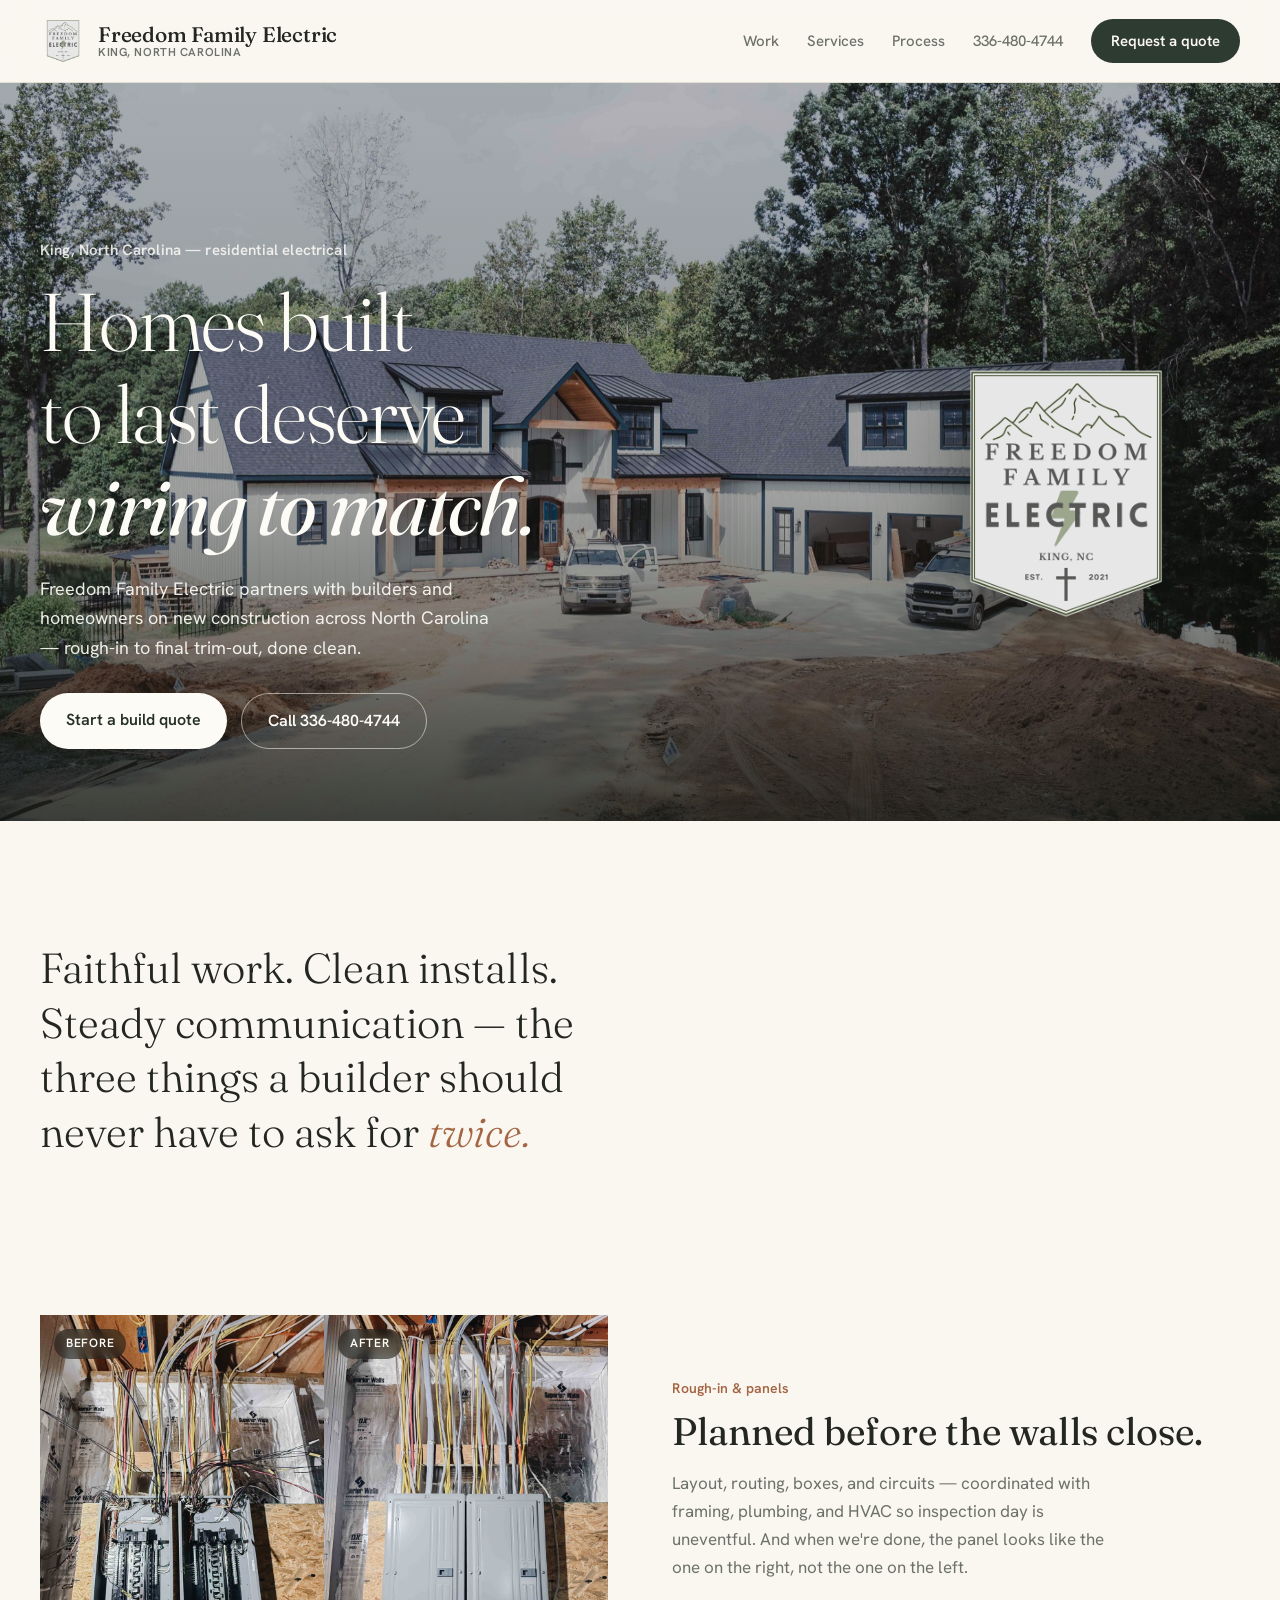
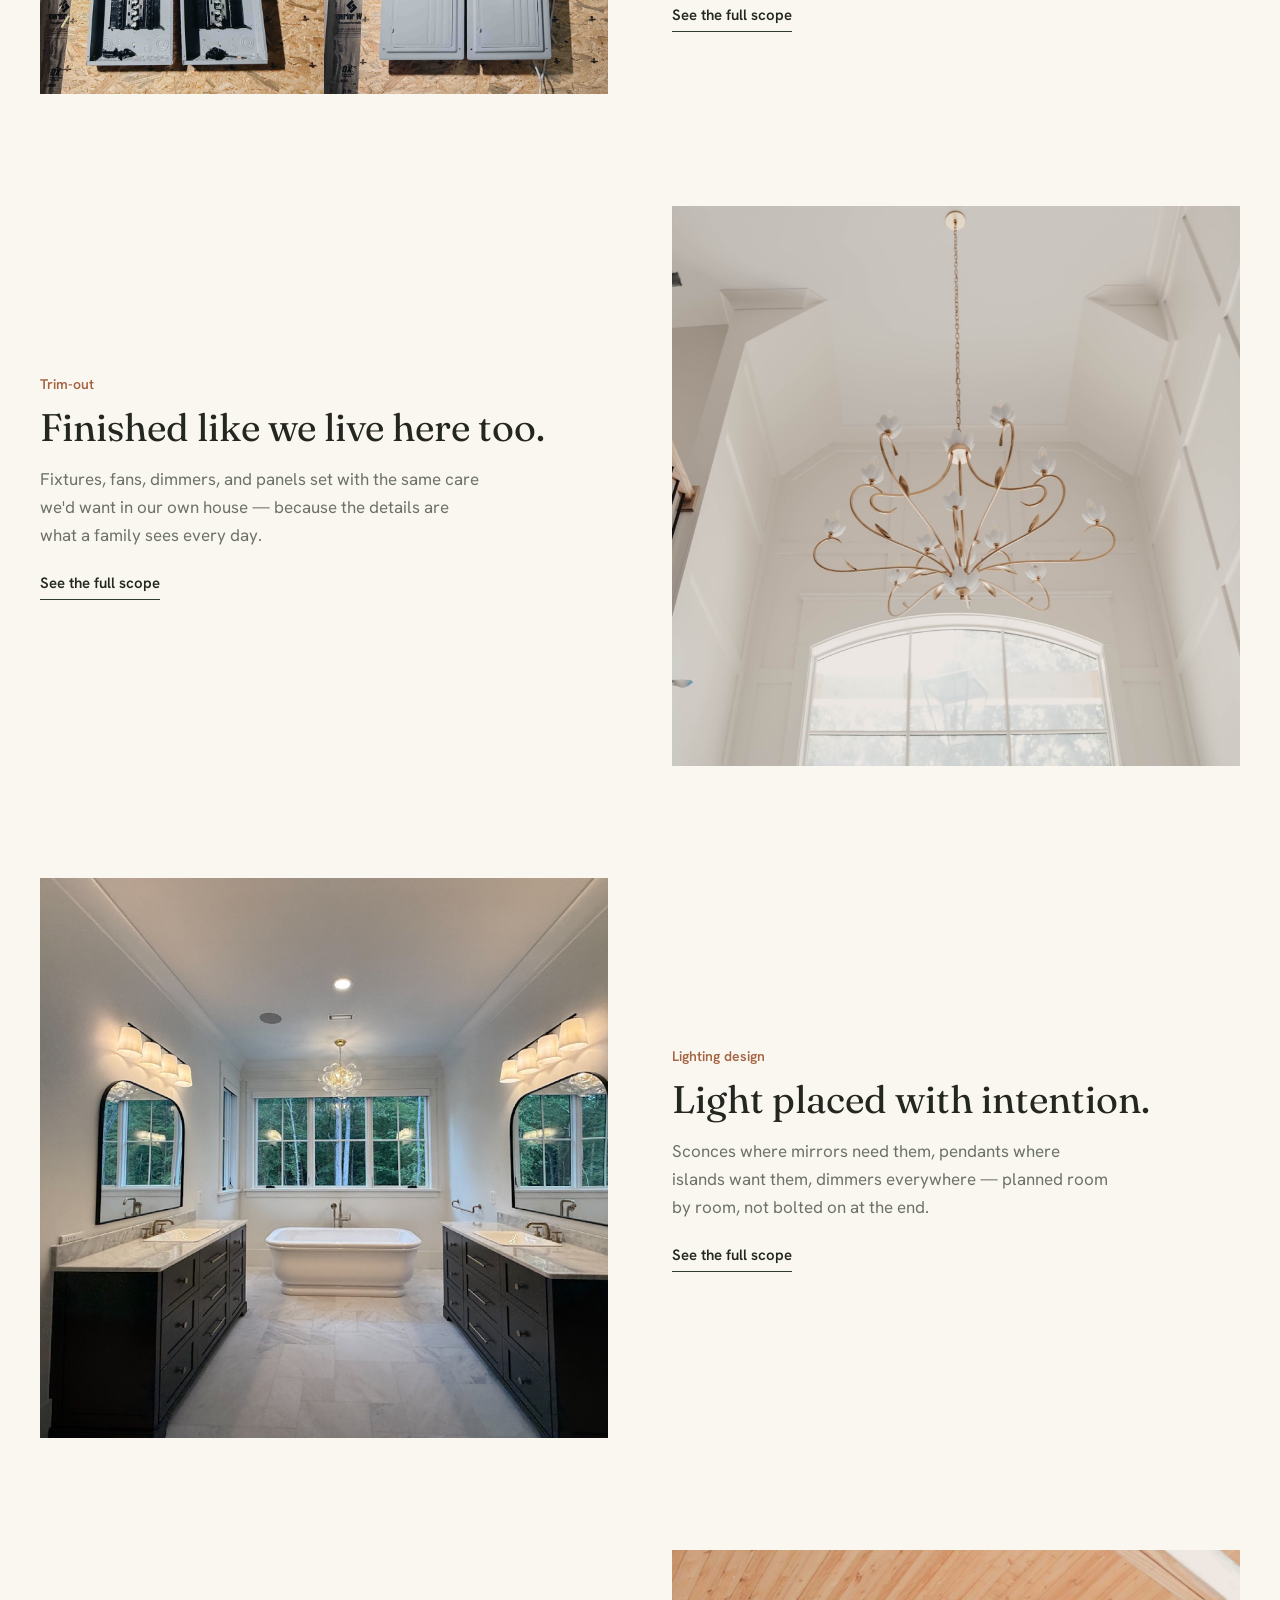
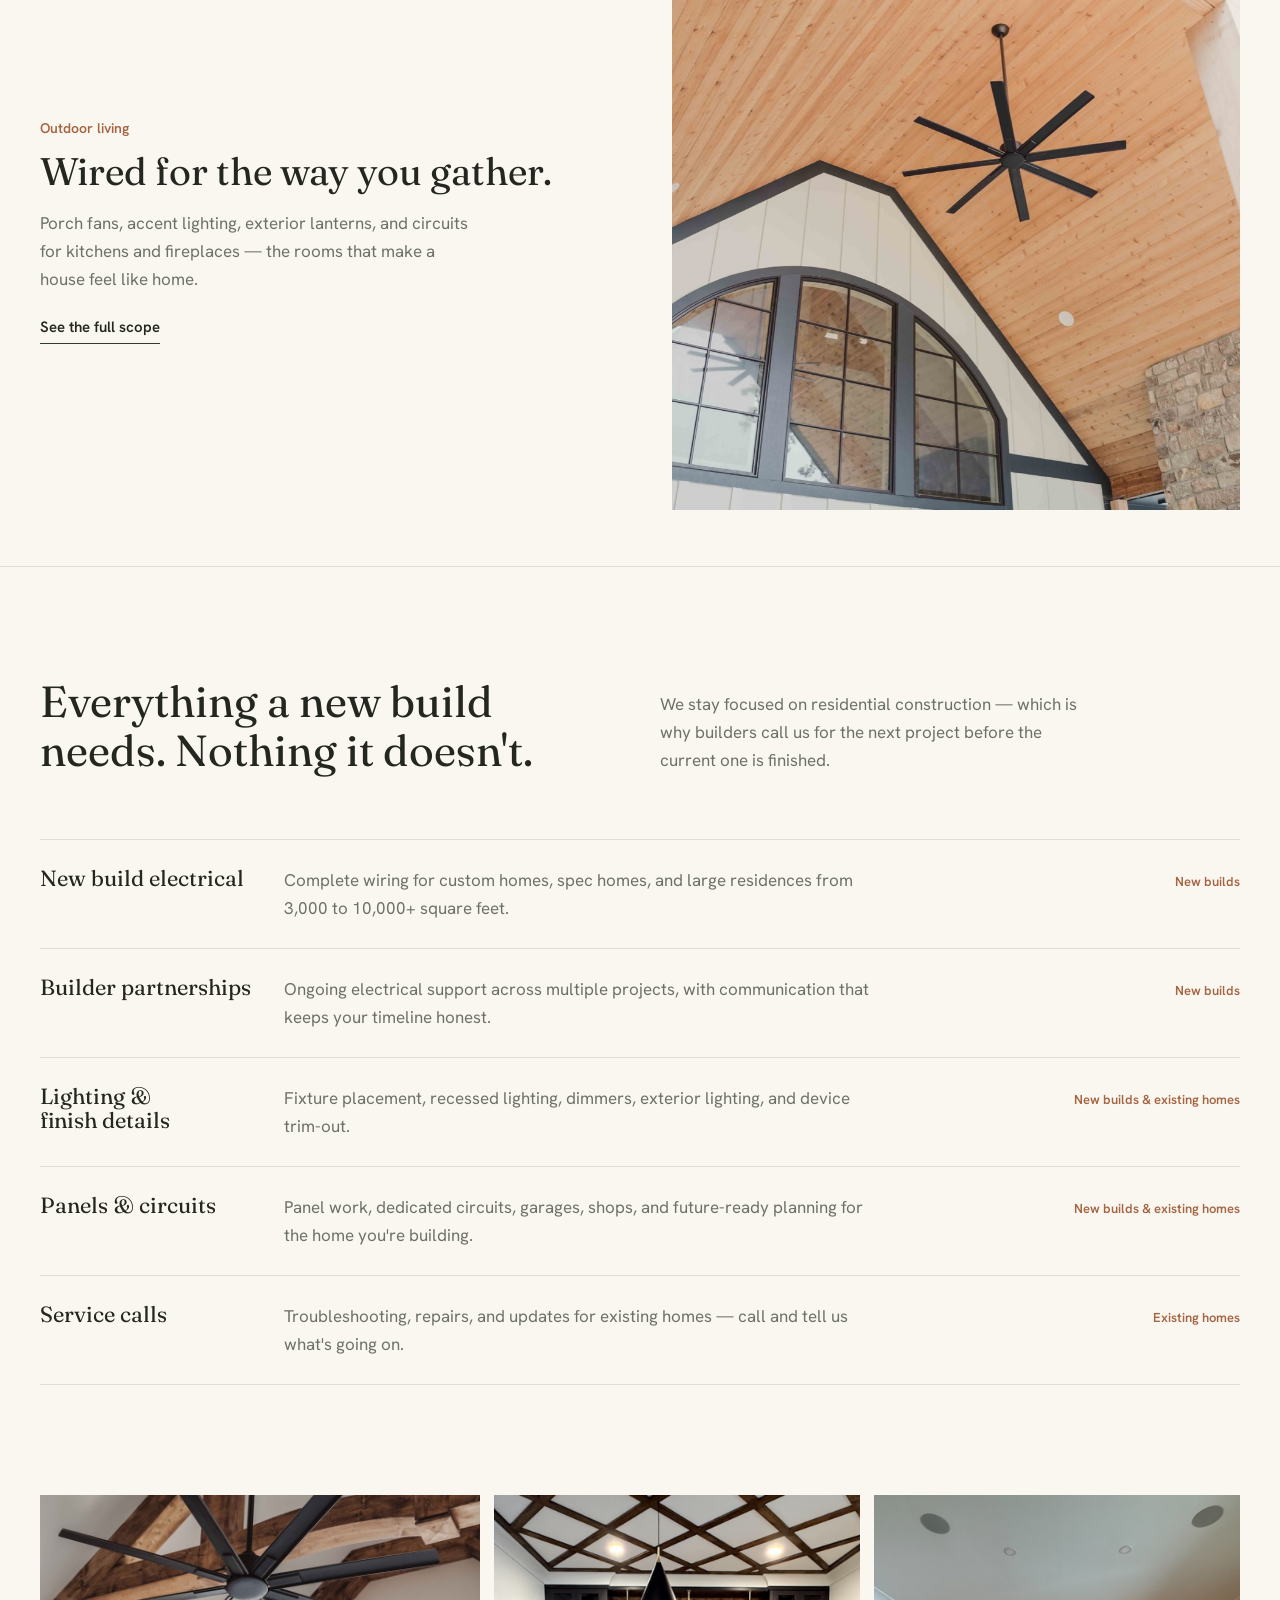
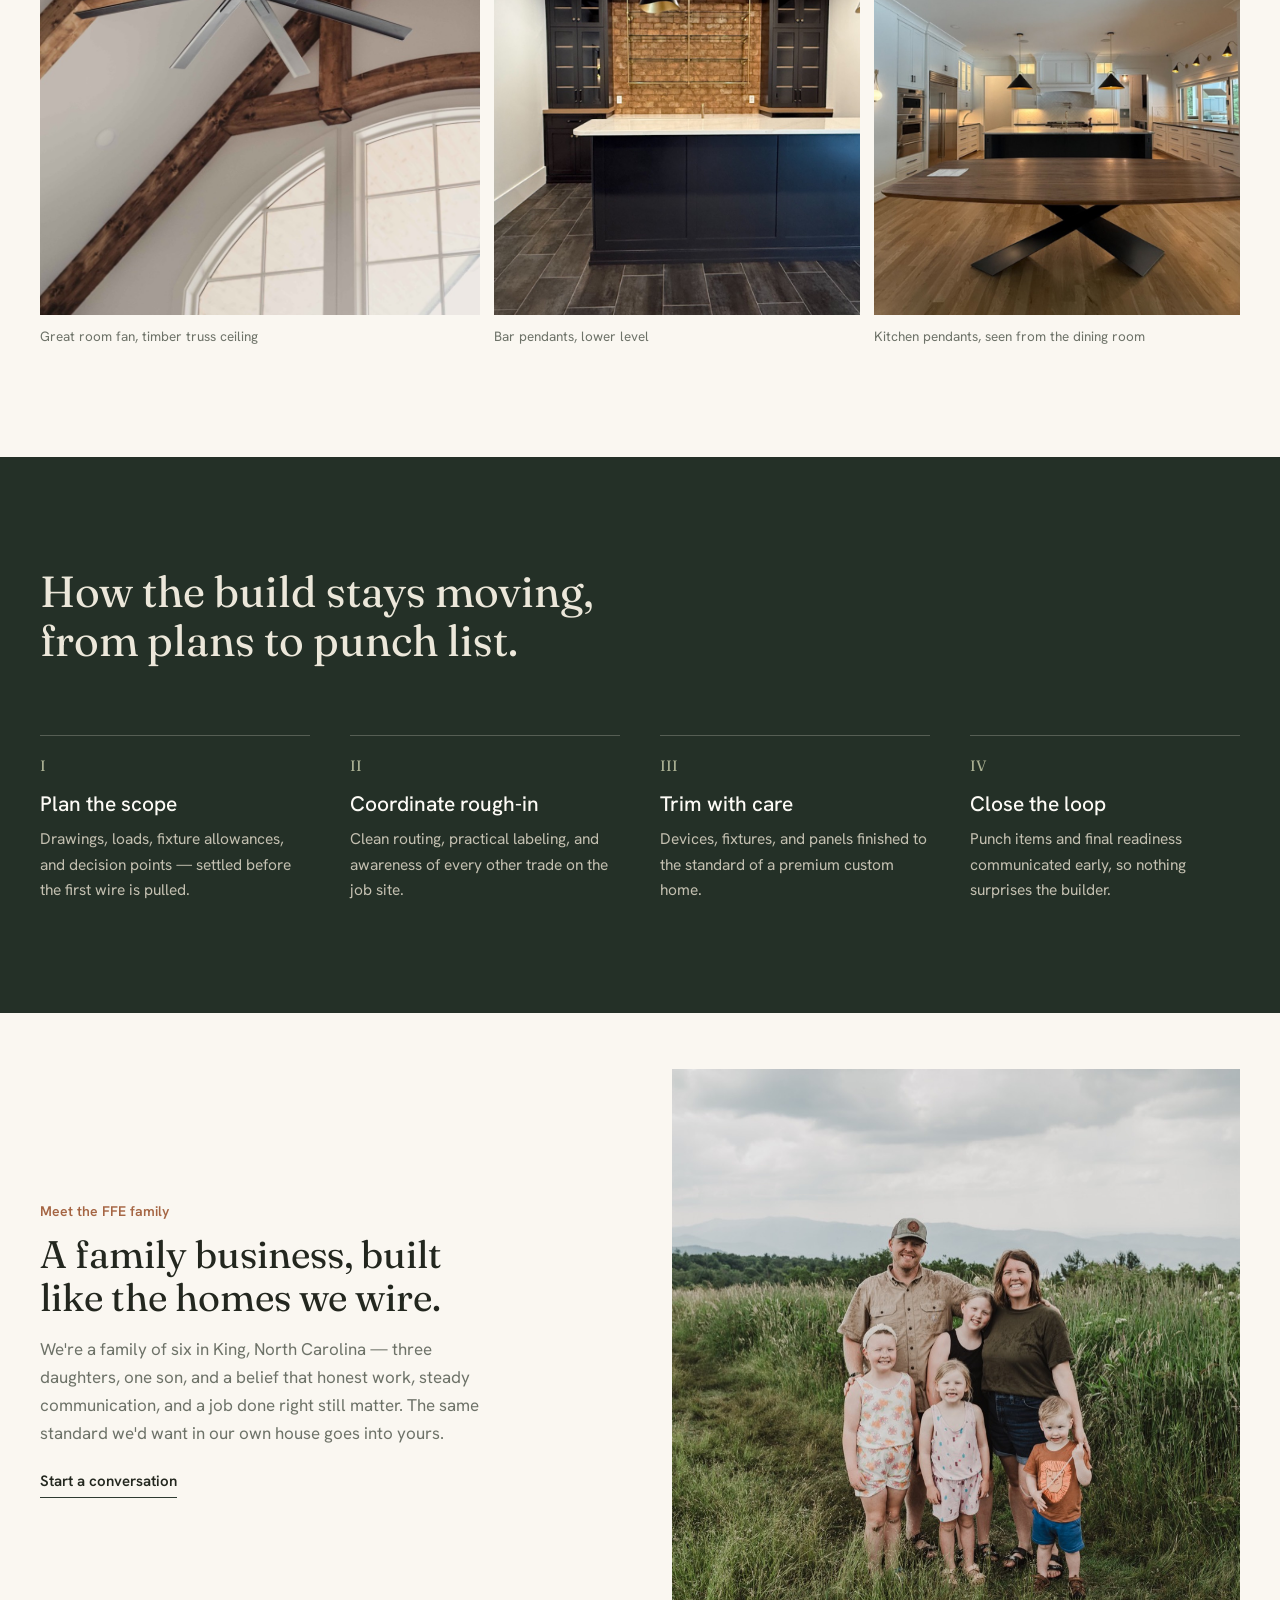
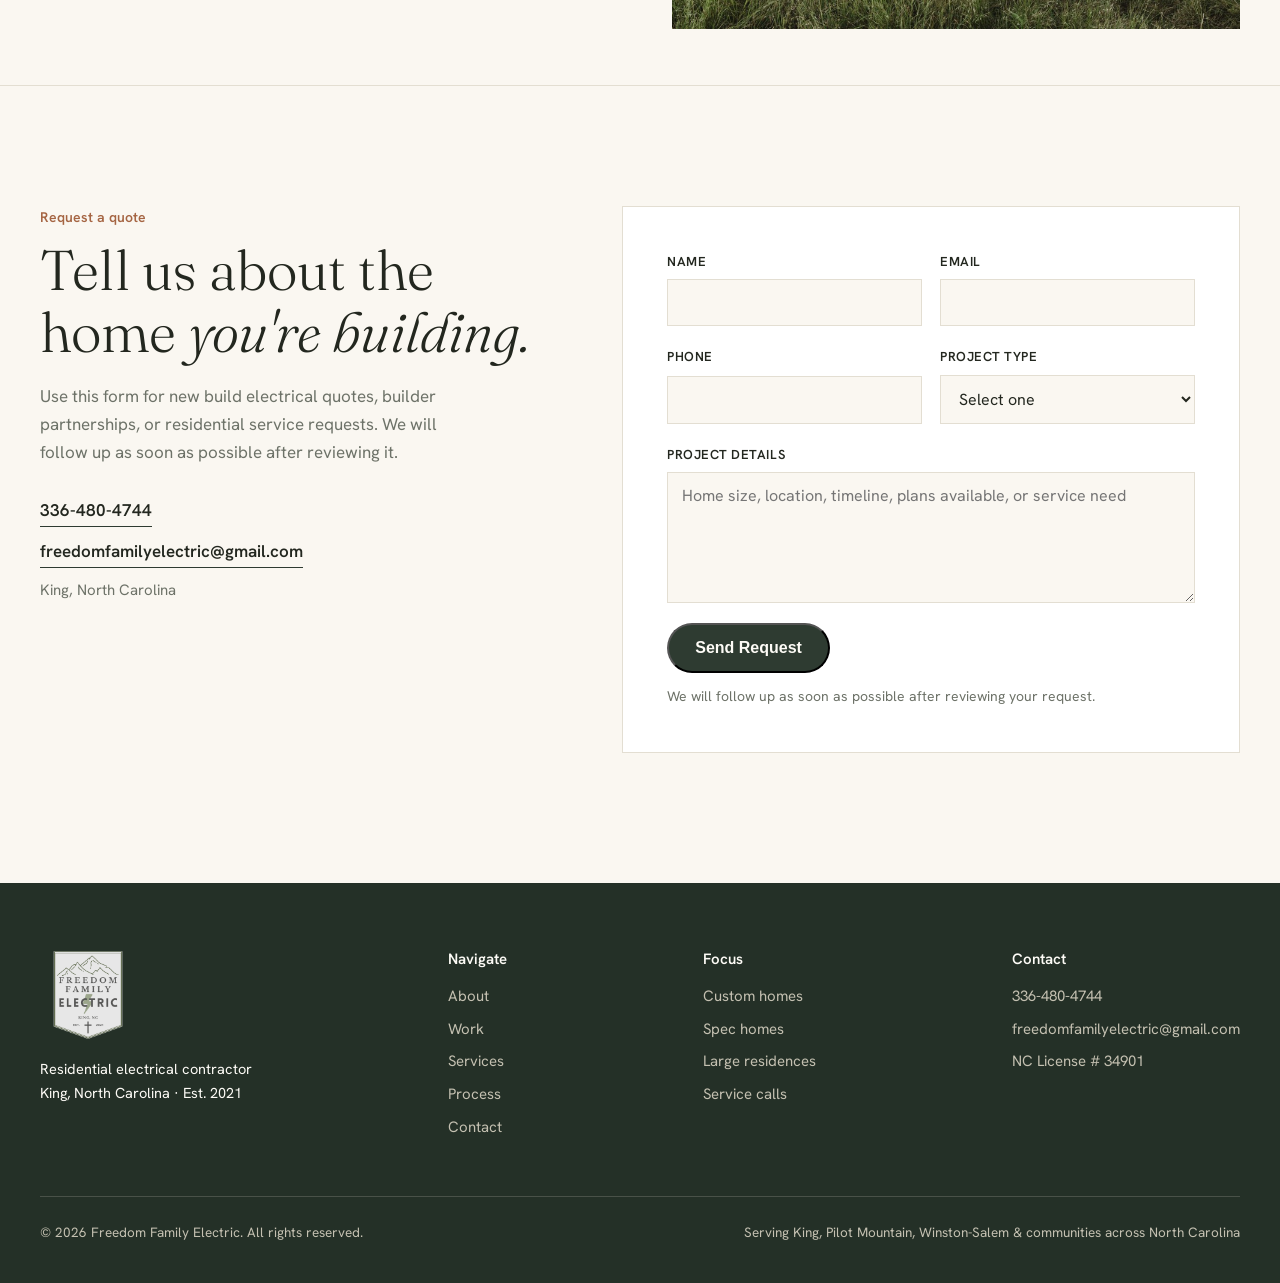
==== commit 8c958c13: "Rebuild About page in Timber & Light; fix robots and sitemap Co-Authored-By: Claude Code <noreply@an" ====
--- a/index.html
+++ b/index.html
@@ -509,6 +509,7 @@
         </div>
         <div class="foot-col">
           <strong>Navigate</strong>
+          <a href="about.html">About</a>
           <a href="#work">Work</a>
           <a href="#services">Services</a>
           <a href="#process">Process</a>
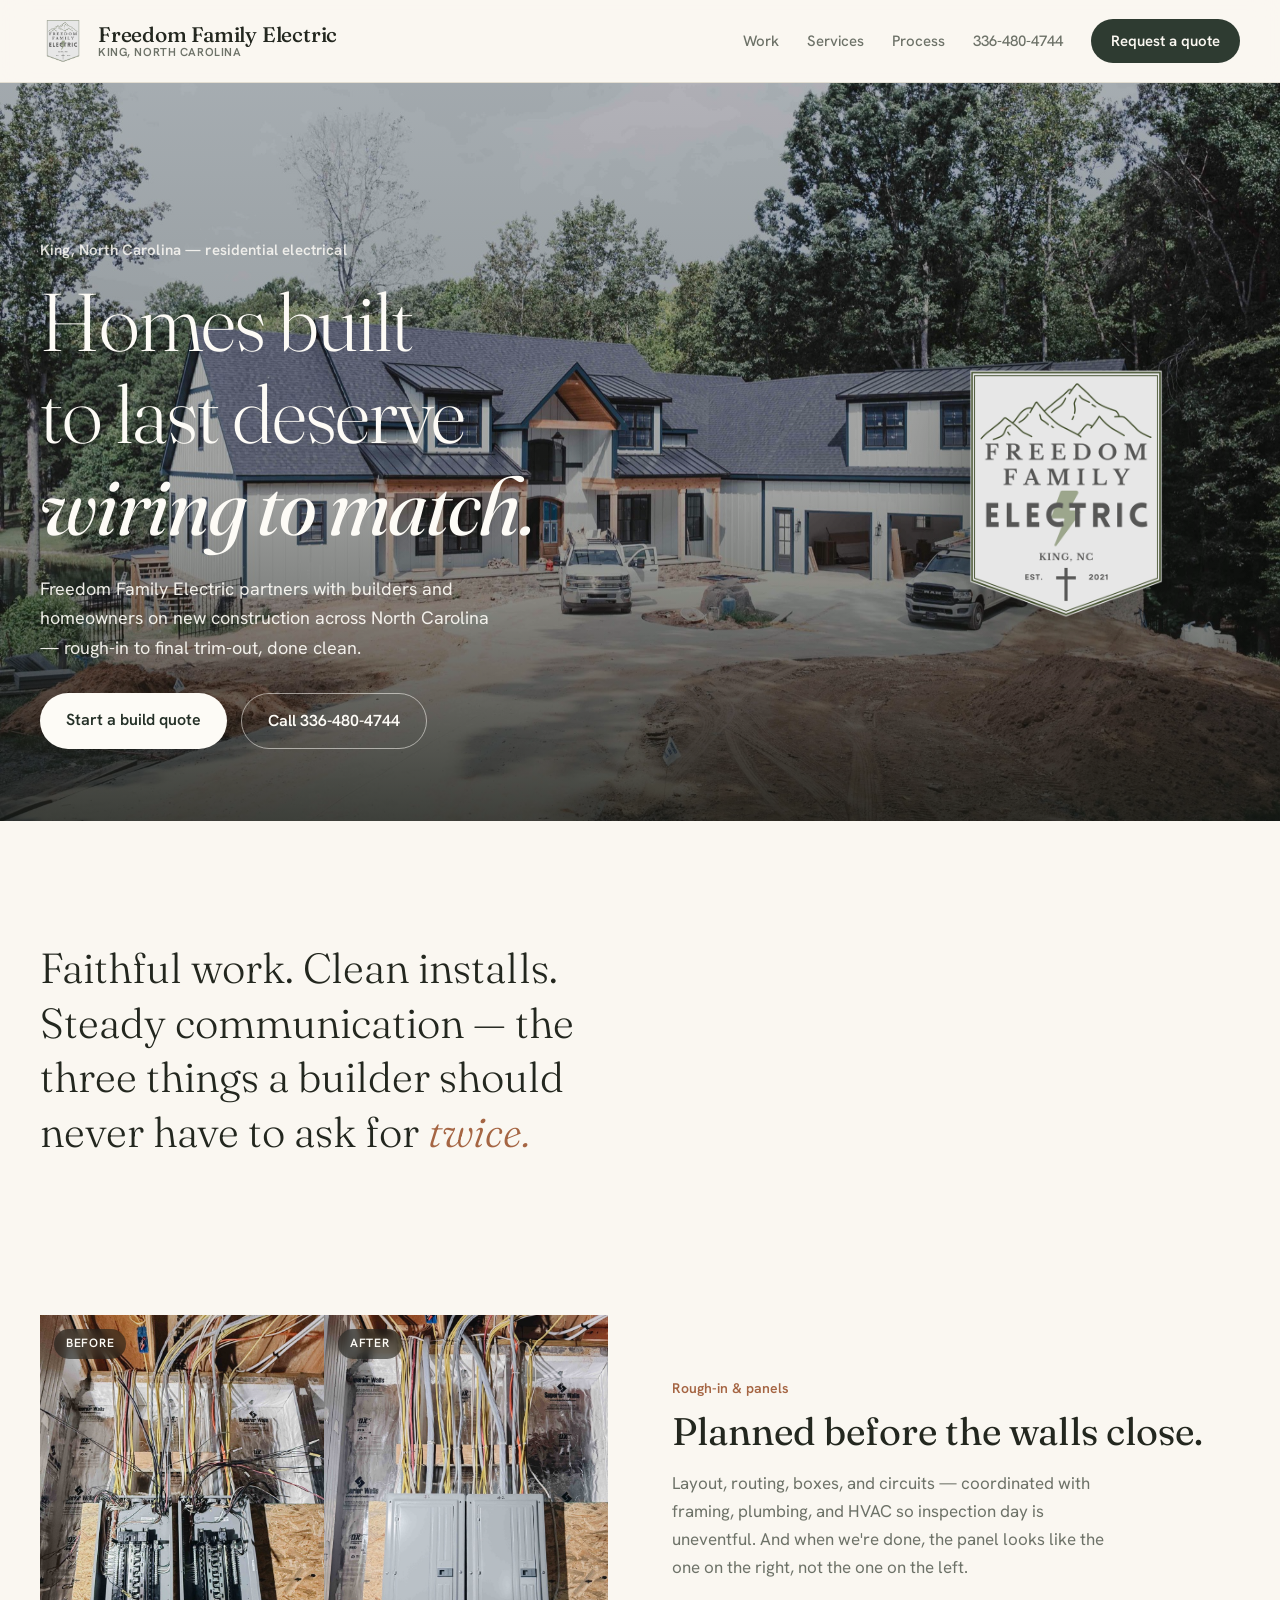
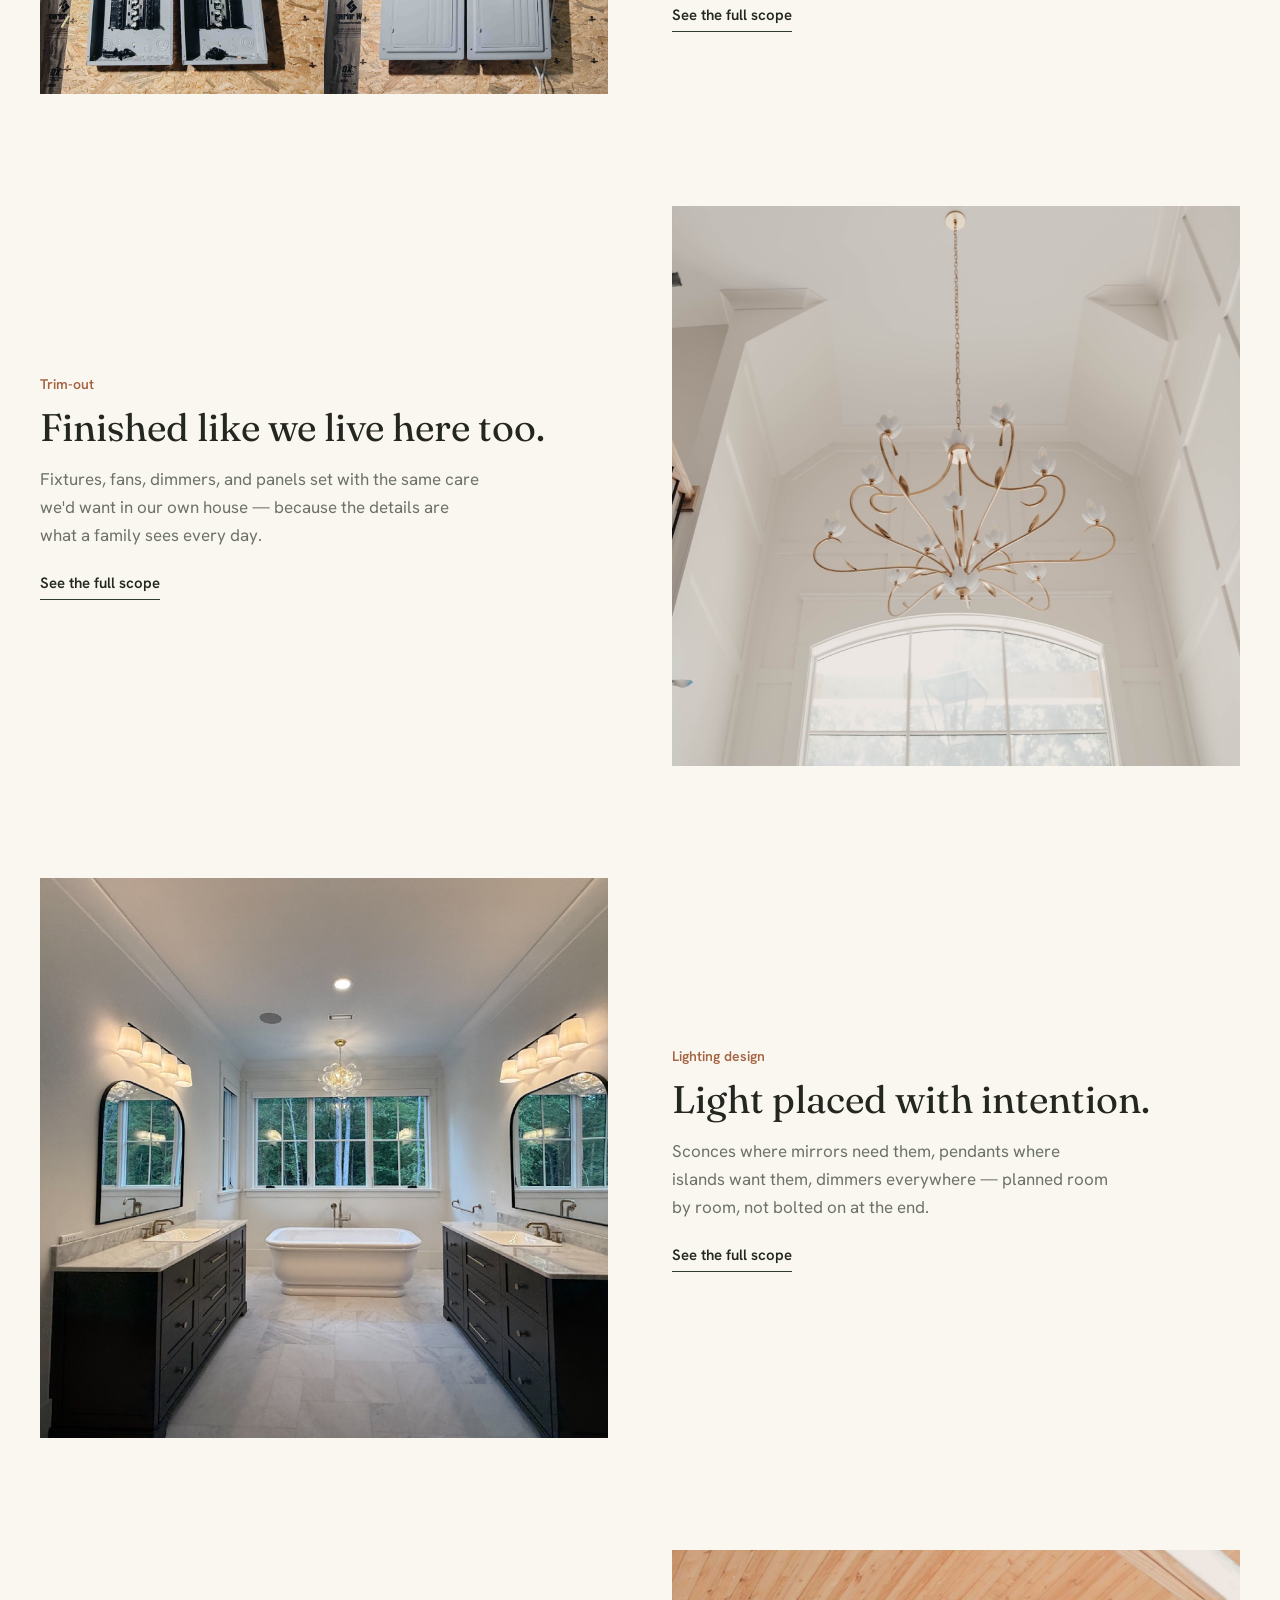
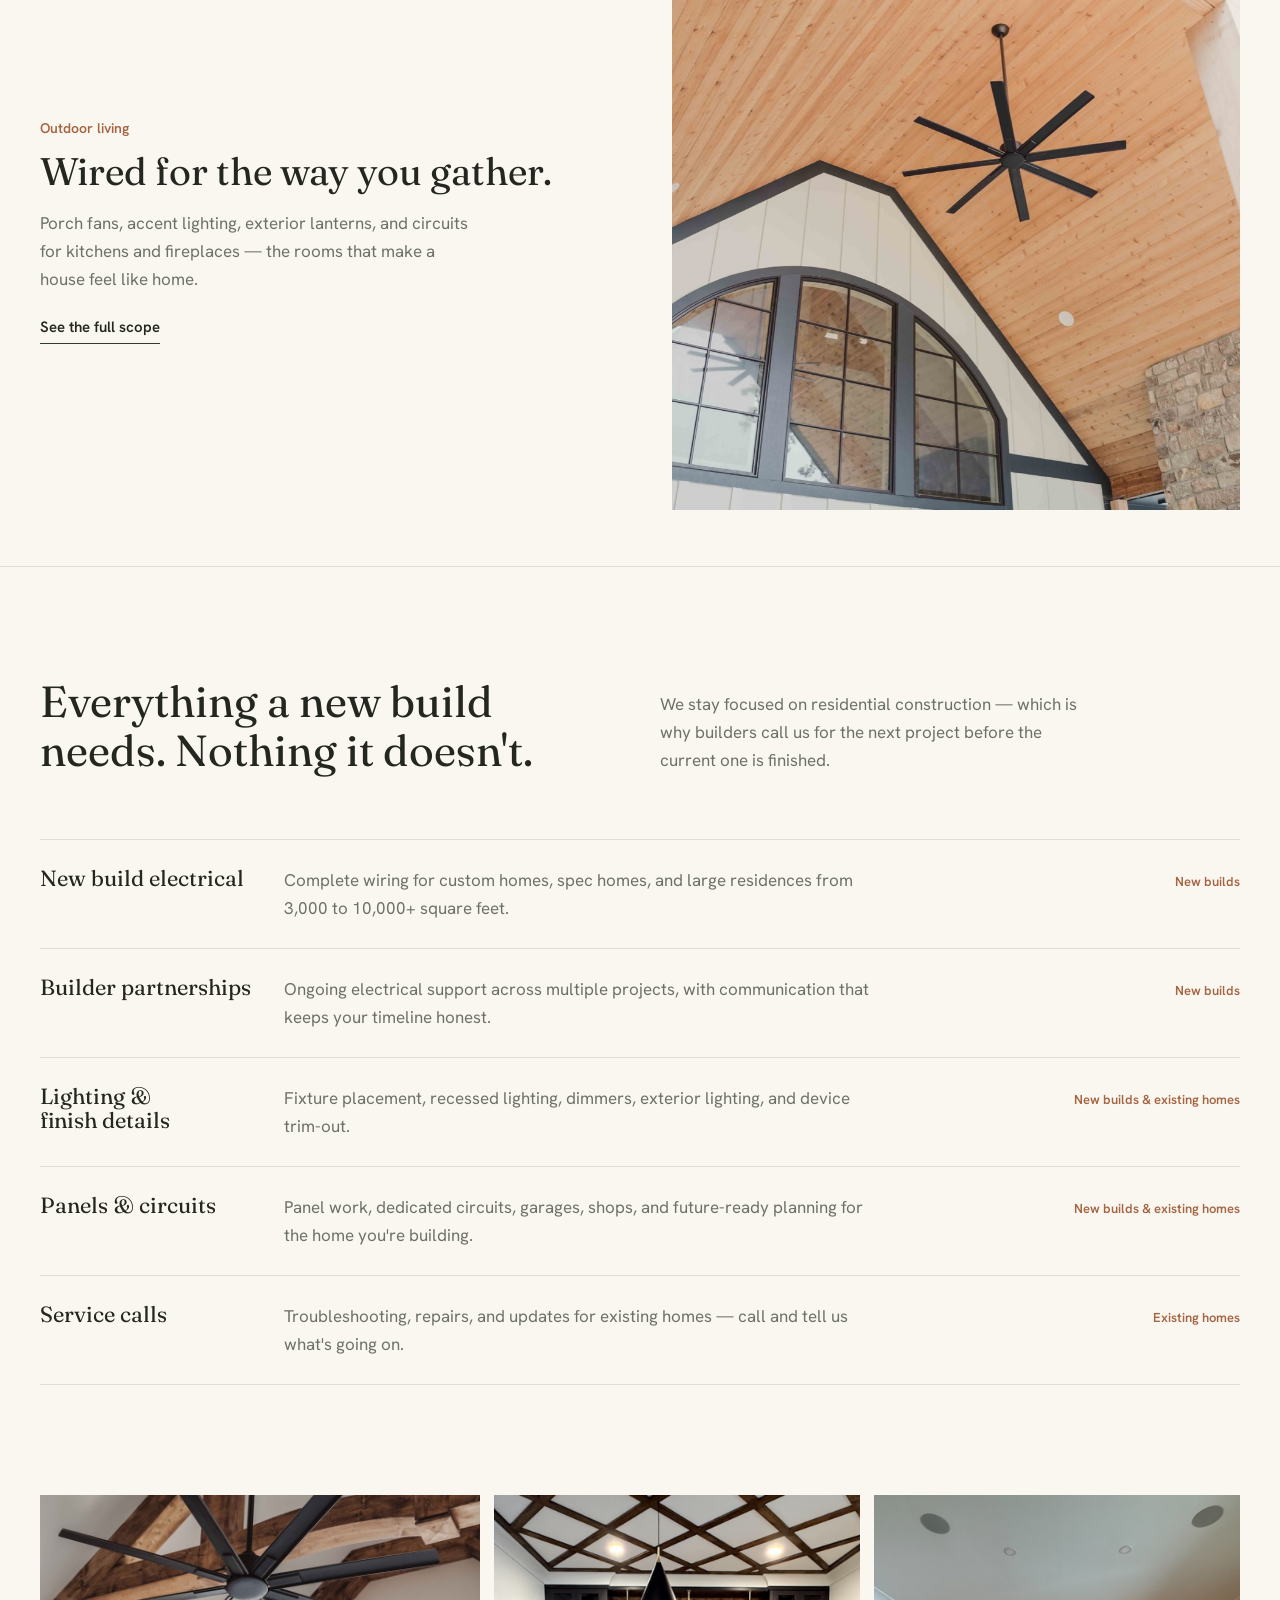
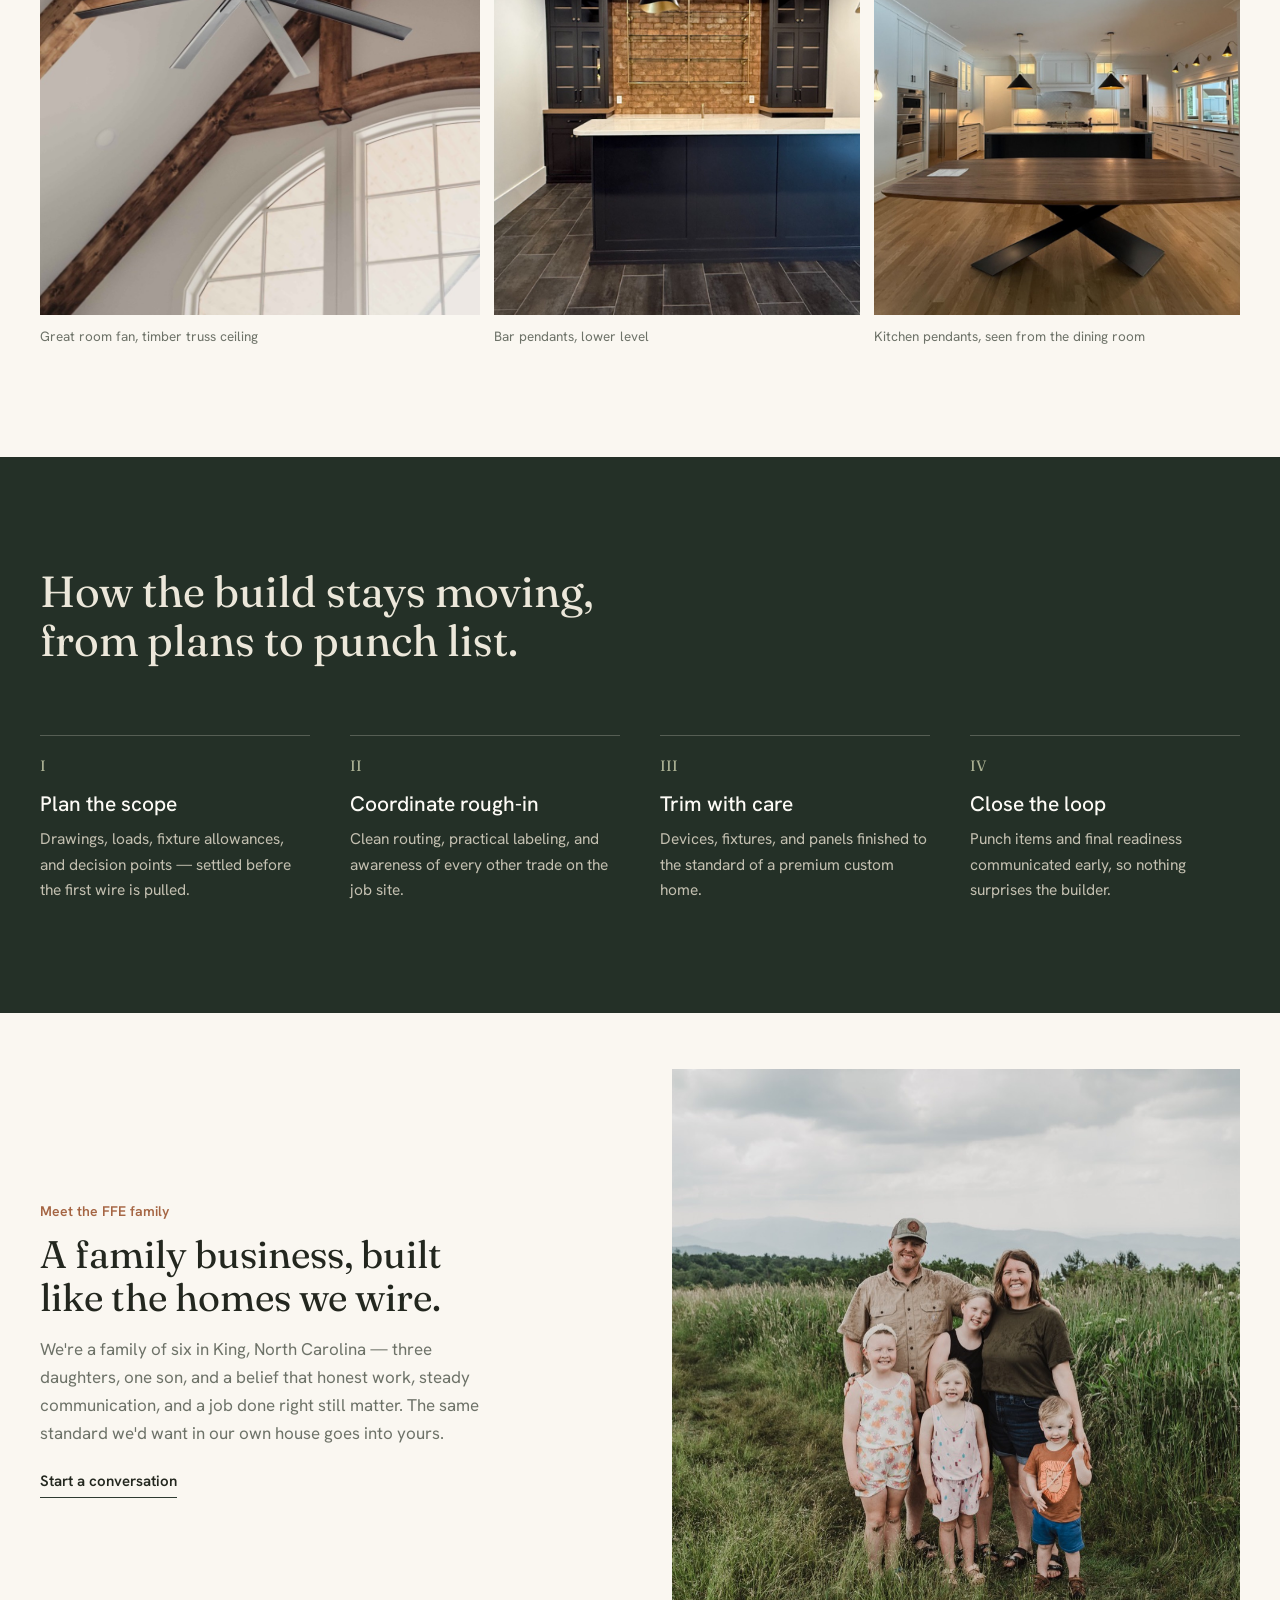
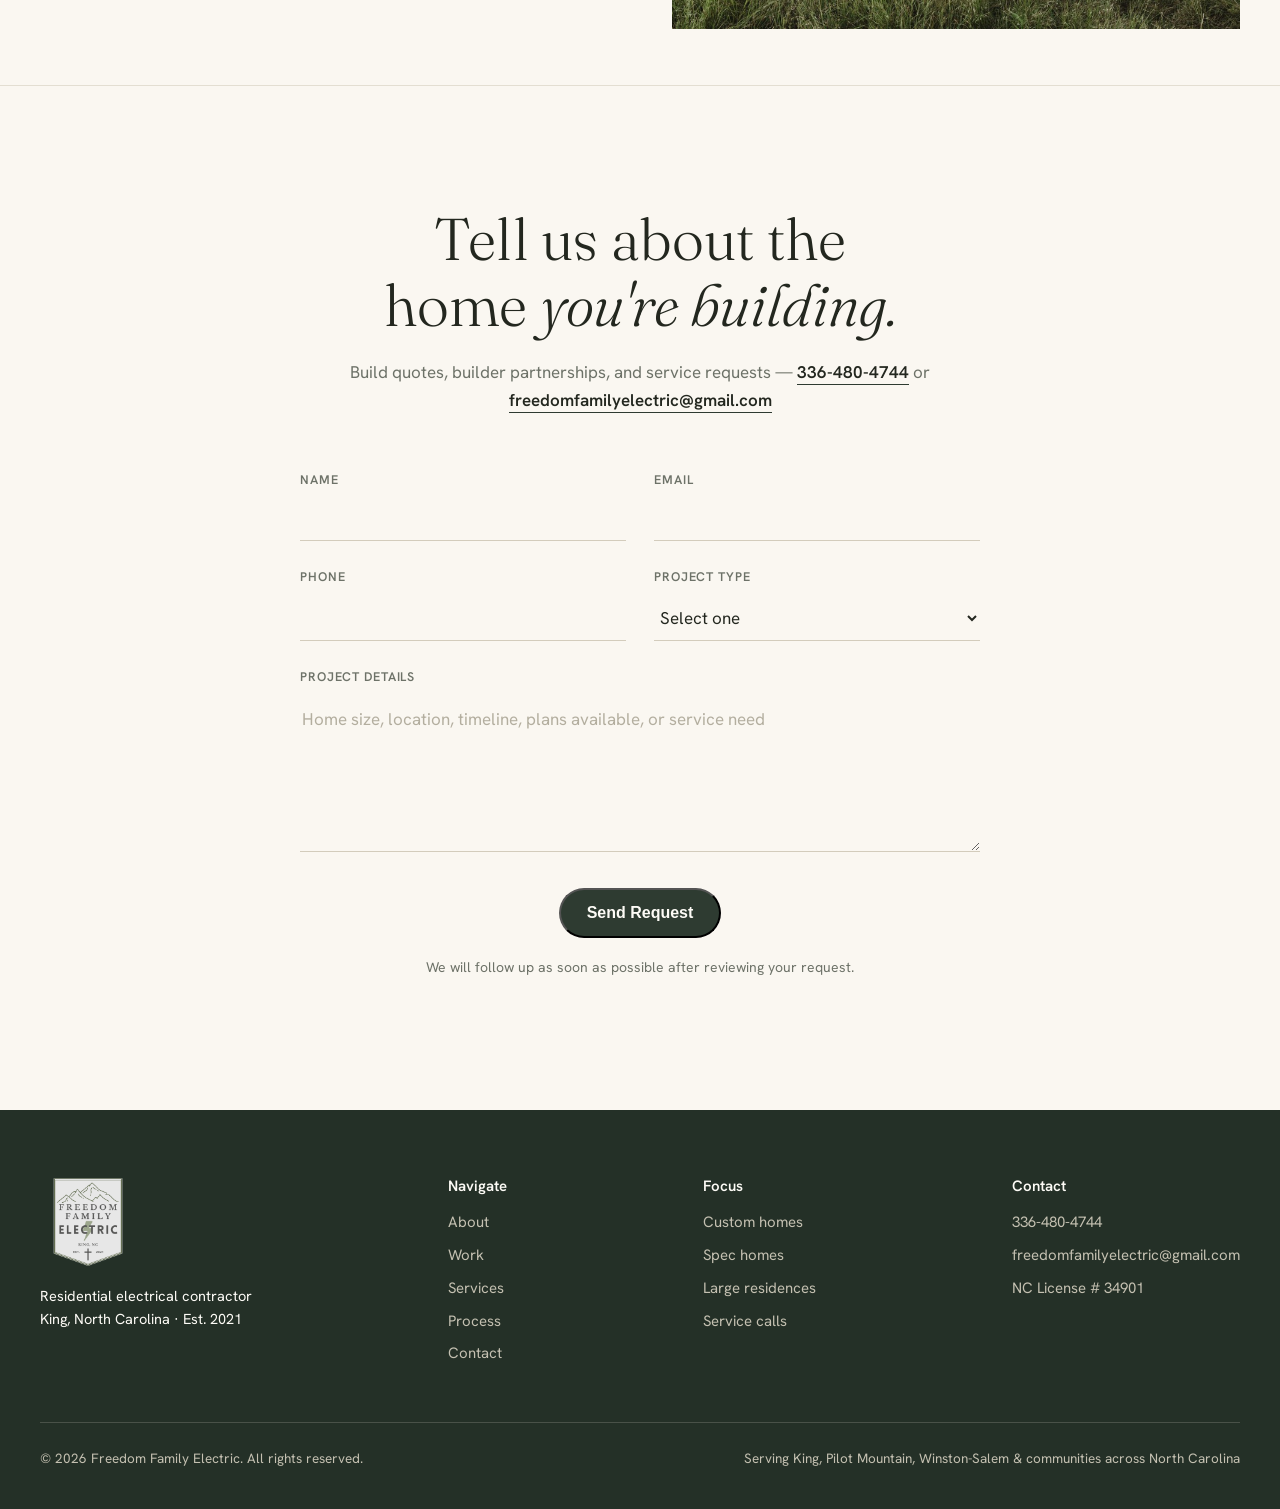
==== commit 805b4b73: "Restyle contact form to match Timber & Light; Formspree unchanged Co-Authored-By: Claude Code <norep" ====
--- a/index.html
+++ b/index.html
@@ -200,32 +200,30 @@
 
     /* contact */
     .contact { padding: 120px 0 130px; border-top: 1px solid var(--hairline); }
-    .contact-grid { display: grid; grid-template-columns: .9fr 1.1fr; gap: clamp(40px, 6vw, 96px); align-items: start; }
-    .contact h2 { font-size: clamp(34px, 4.4vw, 56px); font-weight: 300; margin-bottom: 18px; }
-    .contact h2 em { font-style: italic; }
-    .contact-copy > p { color: var(--mist); max-width: 42ch; margin-bottom: 30px; }
-    .contact-methods { display: grid; gap: 10px; }
-    .contact-methods a { font-weight: 600; border-bottom: 1.5px solid var(--pine); align-self: start; padding-bottom: 2px; width: fit-content; }
-    .contact-methods a:hover { color: var(--pine); }
-    .contact-methods span { color: var(--mist); font-size: 15px; }
+    .contact-head { text-align: center; max-width: 720px; margin: 0 auto 56px; }
+    .contact-head h2 { font-size: clamp(34px, 4.6vw, 62px); font-weight: 300; margin-bottom: 20px; }
+    .contact-head h2 em { font-style: italic; }
+    .contact-head p { color: var(--mist); }
+    .contact-head p a { font-weight: 600; color: var(--ink); border-bottom: 1.5px solid var(--pine); padding-bottom: 1px; }
+    .contact-head p a:hover { color: var(--pine); }
     .contact-form {
-      background: #fff; border: 1px solid var(--hairline);
-      padding: clamp(28px, 4vw, 44px);
-      display: grid; grid-template-columns: 1fr 1fr; gap: 20px 18px;
-    }
-    .contact-form label { display: grid; gap: 7px; font-size: 13px; font-weight: 600; letter-spacing: .04em; text-transform: uppercase; color: var(--ink); }
+      max-width: 680px; margin: 0 auto;
+      display: grid; grid-template-columns: 1fr 1fr; gap: 26px 28px;
+    }
+    .contact-form label { display: grid; gap: 8px; font-size: 12.5px; font-weight: 600; letter-spacing: .07em; text-transform: uppercase; color: var(--mist); }
     .contact-form label.full { grid-column: 1 / -1; }
     .contact-form input, .contact-form select, .contact-form textarea {
-      font-family: var(--font-body); font-size: 16px; color: var(--ink);
-      background: var(--bone); border: 1px solid var(--hairline);
-      padding: 12px 14px; width: 100%;
-    }
-    .contact-form textarea { resize: vertical; }
+      font-family: var(--font-body); font-size: 17px; color: var(--ink);
+      background: transparent; border: 0; border-bottom: 1px solid #d3ccbc;
+      border-radius: 0; padding: 10px 2px; width: 100%;
+    }
+    .contact-form textarea { resize: vertical; line-height: 1.6; }
     .contact-form input:focus, .contact-form select:focus, .contact-form textarea:focus {
-      outline: none; border-color: var(--pine); background: #fff;
-    }
-    .contact-form .btn { grid-column: 1 / -1; justify-self: start; }
-    .contact-form .form-note { grid-column: 1 / -1; font-size: 14px; color: var(--mist); margin-top: -8px; }
+      outline: none; border-bottom-color: var(--pine);
+    }
+    .contact-form ::placeholder { color: #b3ae9f; }
+    .contact-form .btn { grid-column: 1 / -1; justify-self: center; margin-top: 10px; }
+    .contact-form .form-note { grid-column: 1 / -1; text-align: center; font-size: 14px; color: var(--mist); margin-top: -8px; }
     .btn-pine { background: var(--pine); color: #fdfbf6; }
     .btn-pine:hover { background: var(--pine-deep); }
 
@@ -245,7 +243,7 @@
       .hero-inner { grid-template-columns: 1fr; gap: 0; padding: 56px 0 64px; }
       .hero-brand { order: -1; margin-bottom: 4px; }
       .hero-badge { width: 110px; }
-      .work-block, .services-head, .contact-grid { grid-template-columns: 1fr; }
+      .work-block, .services-head { grid-template-columns: 1fr; }
       .work-photo img { height: auto; aspect-ratio: 4 / 3; }
       .work-block.flip .work-photo { order: 0; }
       .strip-grid { grid-template-columns: 1fr; }
@@ -451,16 +449,10 @@
     </section>
 
     <section class="contact" id="contact">
-      <div class="wrap contact-grid">
-        <div class="contact-copy">
-          <p class="num" style="font-size: 14px; font-weight: 600; color: var(--clay); margin-bottom: 10px;">Request a quote</p>
+      <div class="wrap">
+        <div class="contact-head">
           <h2>Tell us about the home <em>you're building.</em></h2>
-          <p>Use this form for new build electrical quotes, builder partnerships, or residential service requests. We will follow up as soon as possible after reviewing it.</p>
-          <div class="contact-methods">
-            <a href="tel:+13364804744">336-480-4744</a>
-            <a href="mailto:freedomfamilyelectric@gmail.com">freedomfamilyelectric@gmail.com</a>
-            <span>King, North Carolina</span>
-          </div>
+          <p>Build quotes, builder partnerships, and service requests — <a href="tel:+13364804744">336-480-4744</a> or <a href="mailto:freedomfamilyelectric@gmail.com">freedomfamilyelectric@gmail.com</a></p>
         </div>
 
         <form class="contact-form" action="https://formspree.io/f/mbdebqgk" method="post">
